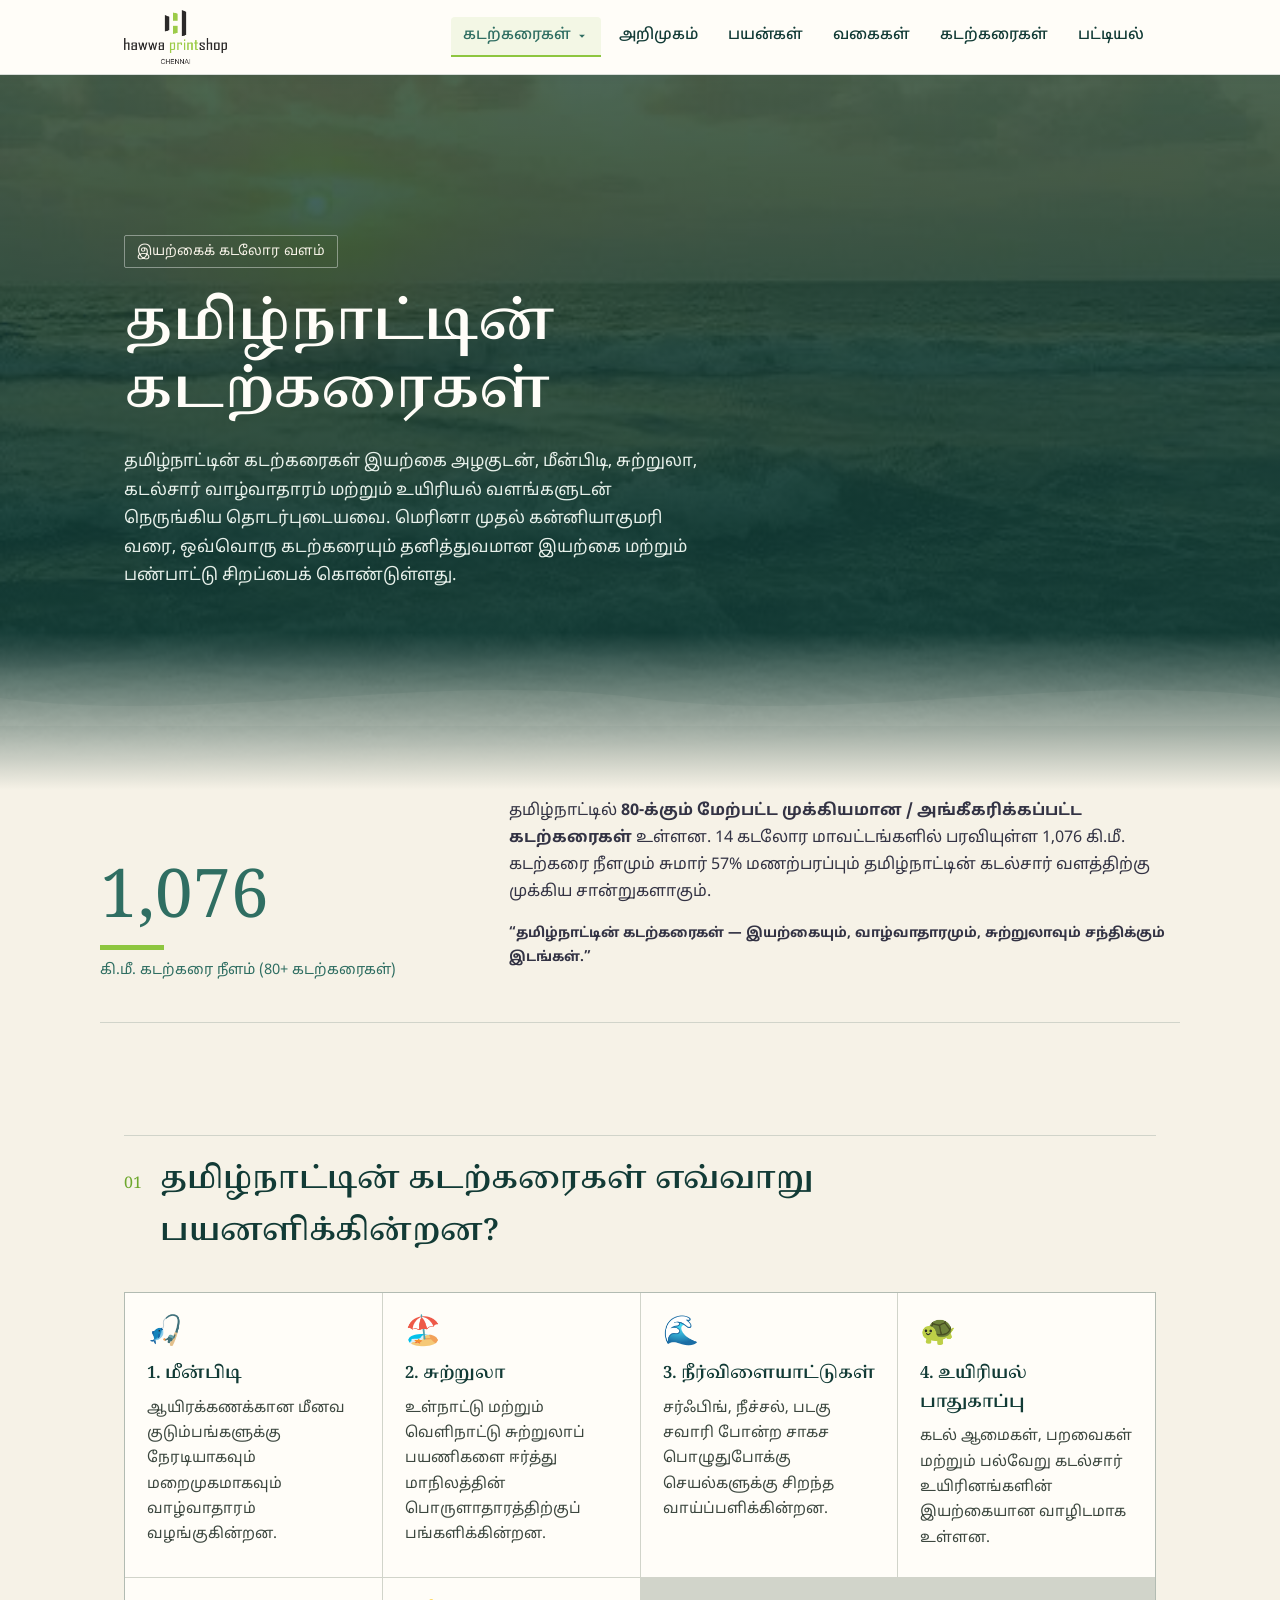
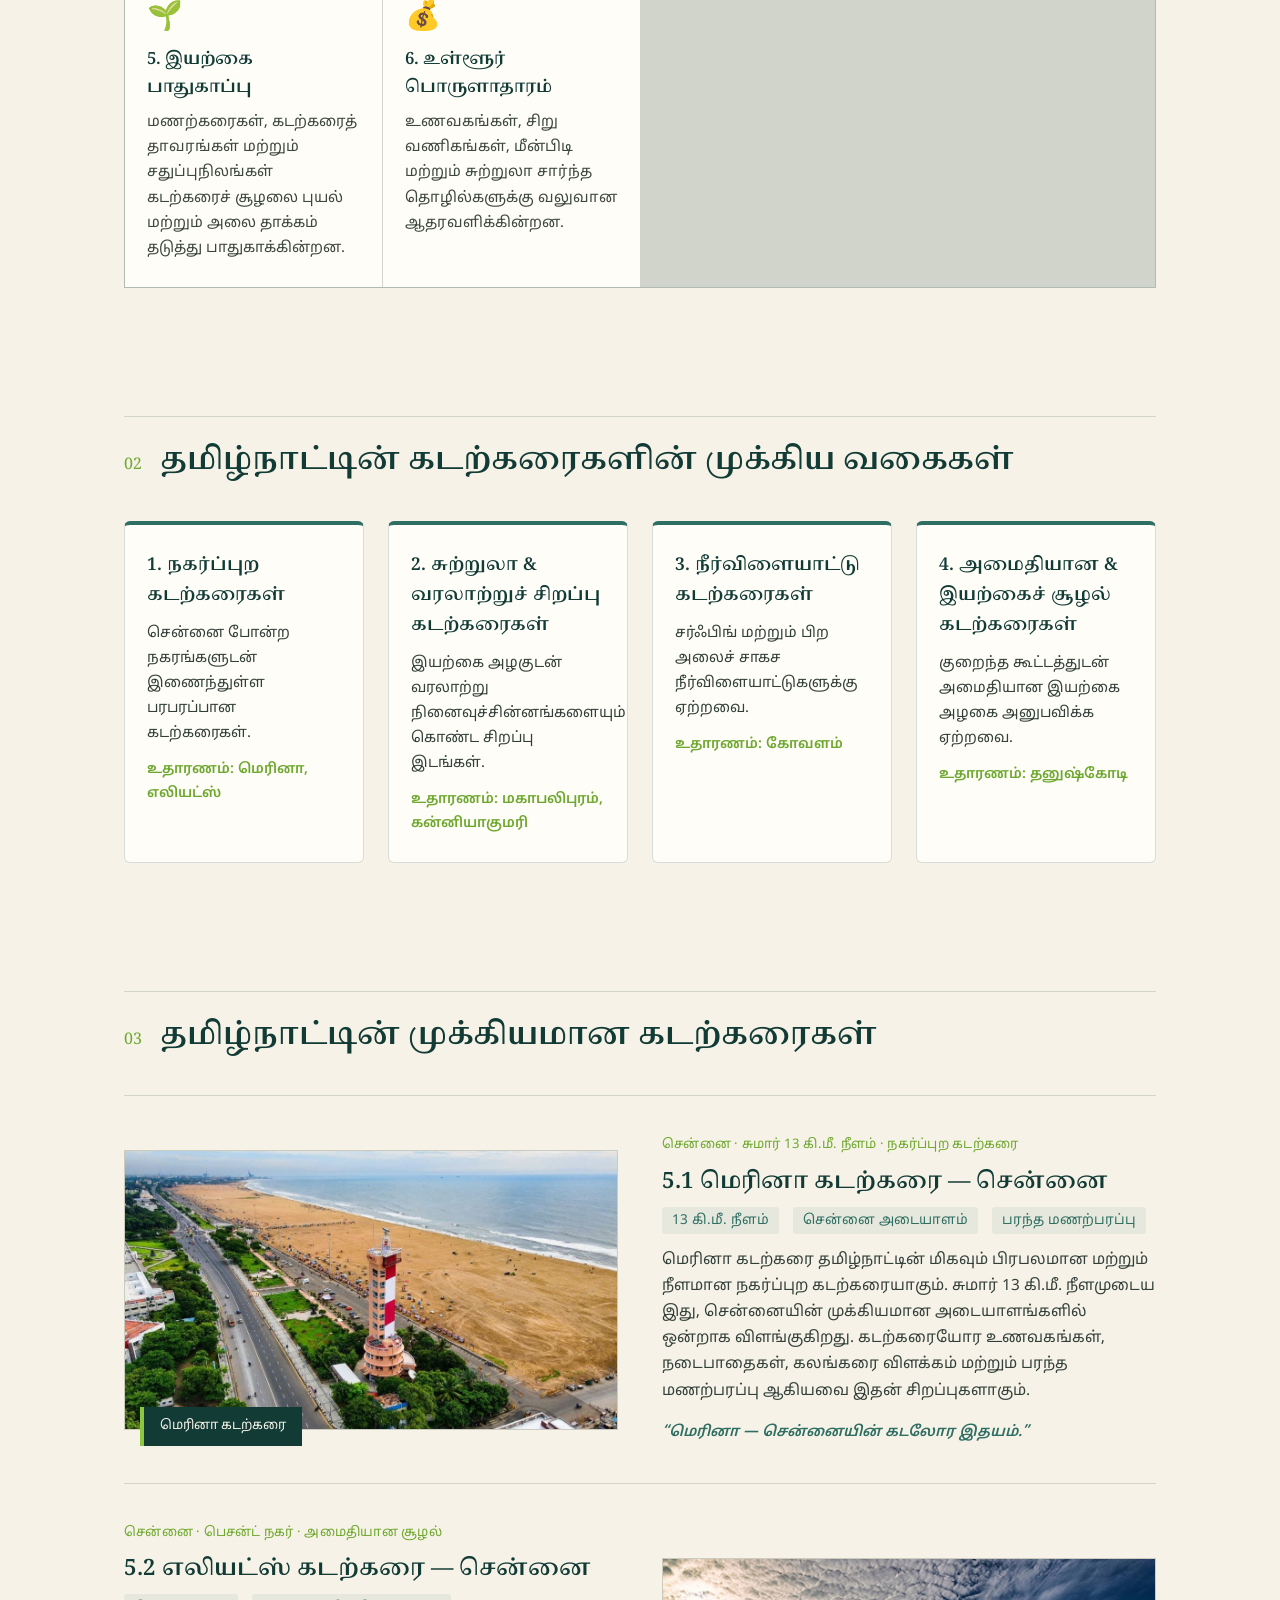
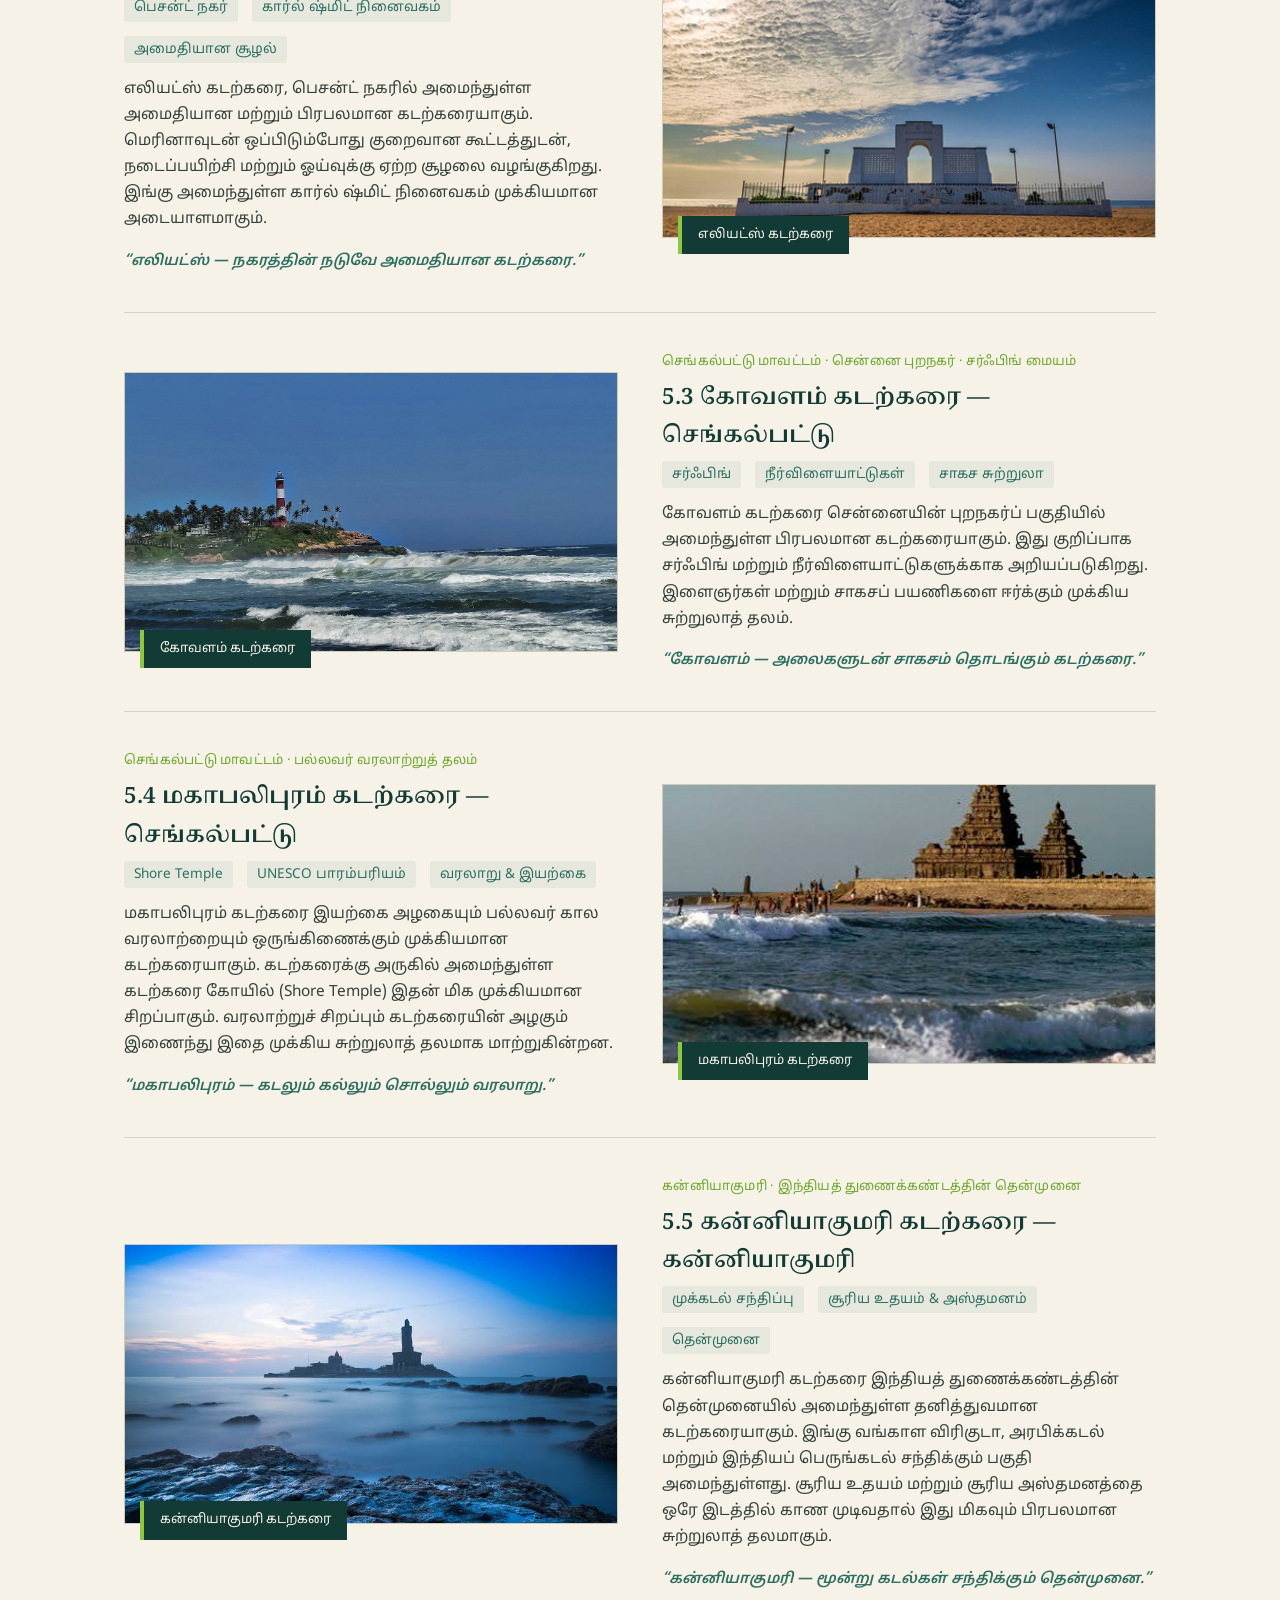
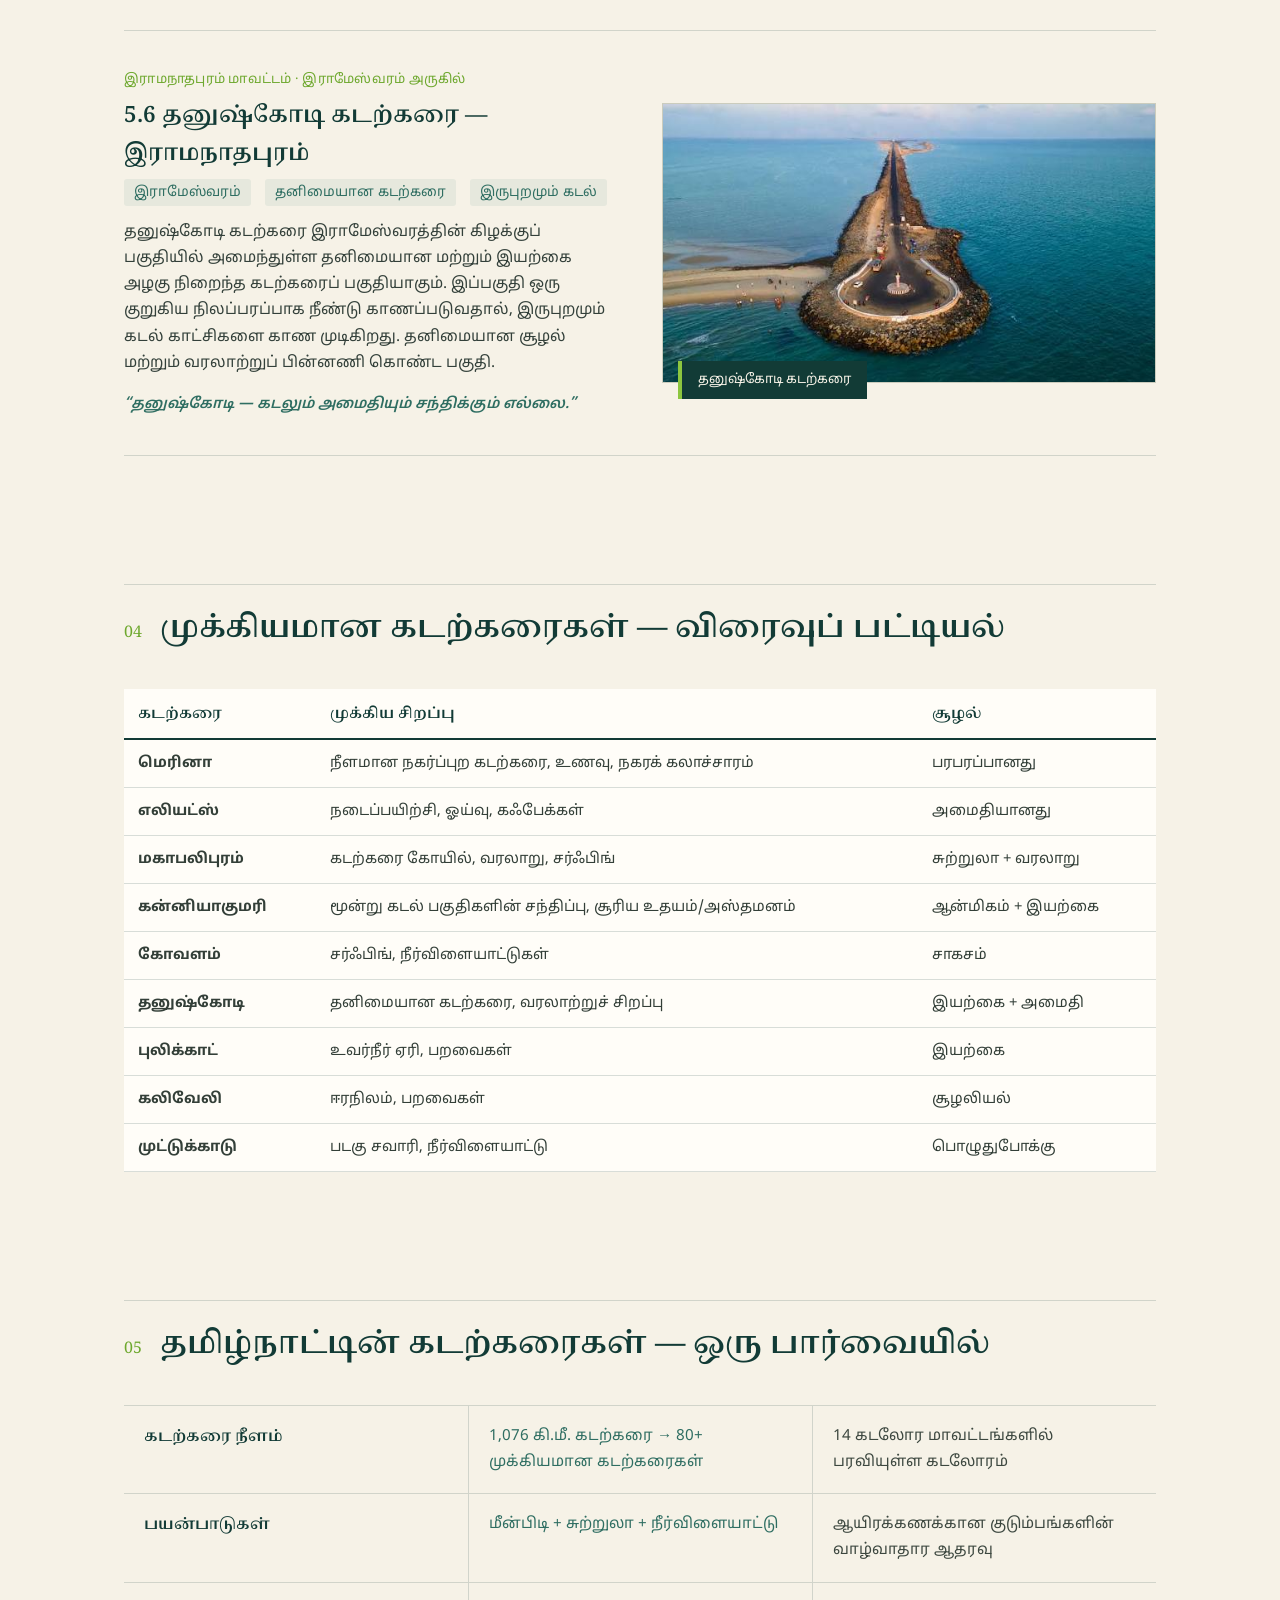
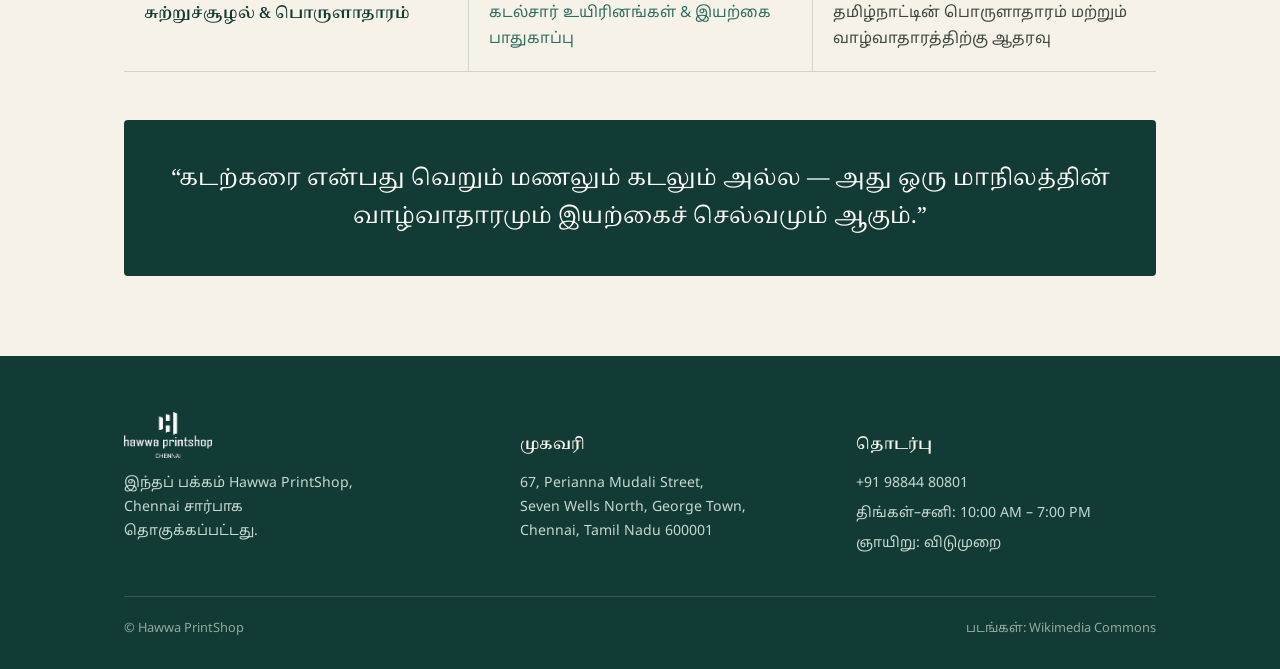
==== beach.html @ ee6d1ca2 "Add files via upload" ====
<!DOCTYPE html>
<html lang="ta">
<head>
<meta charset="UTF-8">
<meta name="viewport" content="width=device-width, initial-scale=1.0">
<title>தமிழ்நாட்டின் கடற்கரைகள் — Hawwa PrintShop</title>
<link rel="preconnect" href="https://fonts.googleapis.com">
<link rel="preconnect" href="https://fonts.gstatic.com" crossorigin>
<link href="https://fonts.googleapis.com/css2?family=Noto+Serif+Tamil:wght@500;600;700&family=Noto+Sans+Tamil:wght@400;500;600&display=swap" rel="stylesheet">
<style>
  :root{
    --ink:#20241f;
    --deep:#123b36;
    --teal:#2f6e62;
    --green:#8dc63f;
    --green-dark:#6ea82e;
    --sand:#f6f2e7;
    --sand-2:#efe8d8;
    --line: rgba(18,59,54,0.16);
    --white:#fffdf8;
  }
  *{box-sizing:border-box;}
  html{scroll-behavior:smooth;}
  body{
    margin:0;
    background:var(--sand);
    color:var(--ink);
    font-family:"Noto Sans Tamil","Noto Sans",sans-serif;
    line-height:1.7;
    font-size:16px;
  }
  h1,h2,h3,.serif{
    font-family:"Noto Serif Tamil","Noto Sans Tamil",serif;
    color:var(--deep);
    margin:0;
    font-weight:600;
  }
  p{margin:0 0 1em 0;}
  a{color:inherit;}
  img{max-width:100%;display:block;}
  .wrap{max-width:1080px;margin:0 auto;padding:0 24px;}

  /* ---- Header ---- */
  header{
    position:sticky;top:0;z-index:50;
    background:var(--white);
    border-bottom:1px solid var(--line);
    box-shadow:0 2px 10px rgba(18,59,54,0.05);
  }
  .header-inner{
    display:flex;align-items:center;justify-content:space-between;
    padding:10px 24px;max-width:1080px;margin:0 auto;
  }
  .brand{display:flex;align-items:center;gap:12px;}
  .brand img{height:54px;width:auto;}
  nav.nav-scroll{
    display:flex;
    align-items:center;
    gap:6px;
    overflow:visible;
  }
  nav a, .dropdown-toggle{
    text-decoration:none;
    color:var(--deep);
    font-size:.95rem;
    font-weight:500;
    padding:6px 12px;
    border-bottom:2px solid transparent;
    display:inline-flex;
    align-items:center;
    gap:4px;
    transition:all 0.2s ease;
    cursor:pointer;
  }
  nav a:hover, .dropdown-toggle:hover, nav a.active, .dropdown-toggle.active, .nav-dropdown:hover .dropdown-toggle{
    color:var(--teal);
    border-bottom-color:var(--green);
    background:rgba(141,198,63,0.1);
    border-radius:4px 4px 0 0;
  }

  /* ---- Dropdown Menu ---- */
  .nav-dropdown{
    position:relative;
    display:inline-block;
  }
  .dropdown-arrow{
    transition:transform 0.2s ease;
    fill:currentColor;
  }
  .nav-dropdown:hover .dropdown-arrow{
    transform:rotate(180deg);
  }
  .dropdown-menu{
    display:none;
    position:absolute;
    top:100%;
    left:0;
    min-width:180px;
    background:var(--white);
    border:1px solid var(--line);
    box-shadow:0 8px 24px rgba(18,59,54,0.14);
    border-radius:0 6px 6px 6px;
    padding:6px 0;
    z-index:100;
    margin-top:0;
  }
  .nav-dropdown::after{
    content:"";
    position:absolute;
    top:100%;
    left:0;
    width:100%;
    height:10px;
  }
  .nav-dropdown:hover .dropdown-menu{
    display:block;
    animation:navDropdownFade 0.2s ease-out;
  }
  .dropdown-menu a{
    display:block;
    padding:9px 16px;
    color:var(--deep);
    text-decoration:none;
    font-size:.9rem;
    border-bottom:none;
    border-radius:0;
    background:transparent;
    transition:background 0.15s ease, color 0.15s ease;
  }
  .dropdown-menu a:hover, .dropdown-menu a.active{
    background:var(--sand-2);
    color:var(--teal);
    border-bottom:none;
  }

  @keyframes navDropdownFade {
    from { opacity: 0; transform: translateY(6px); }
    to { opacity: 1; transform: translateY(0); }
  }

  /* ---- Hero ---- */
  .hero{
    position:relative;
    background:var(--deep);
    color:var(--white);
    overflow:hidden;
  }
  .hero-media{
    position:absolute;inset:0;
  }
  .hero-media img{
    width:100%;height:100%;object-fit:cover;opacity:.55;
  }
  .hero-media::after{
    content:"";position:absolute;inset:0;
    background:linear-gradient(180deg, rgba(18,59,54,.55) 0%, rgba(18,59,54,.88) 78%, var(--sand) 100%);
  }
  .hero-content{
    position:relative;padding:96px 24px 64px;max-width:1080px;margin:0 auto;
  }
  .eyebrow-tag{
    display:inline-block;font-size:.85rem;color:var(--sand);
    border:1px solid rgba(255,255,255,.4);padding:4px 12px;border-radius:2px;
    margin-bottom:22px;
  }
  .hero h1{
    color:var(--white);
    font-size:clamp(2.1rem, 5vw, 3.4rem);
    line-height:1.25;
    max-width:18ch;
  }
  .hero p.lede{
    margin-top:22px;max-width:58ch;color:#e7f0ea;font-size:1.05rem;
  }
  .wavecut{
    display:block;width:100%;height:56px;margin-top:-2px;
  }

  /* ---- Stat strip ---- */
  .stats{
    background:var(--sand);
    padding:8px 24px 48px;
  }
  .stat-row{
    max-width:1080px;margin:0 auto;
    display:grid;grid-template-columns: 1.1fr 2fr;
    gap:40px;align-items:end;
    border-bottom:1px solid var(--line);
    padding-bottom:40px;
  }
  .stat-num{
    font-family:"Noto Serif Tamil",serif;
    font-size:clamp(2.8rem,7vw,4.2rem);
    color:var(--teal);
    line-height:1;
    position:relative;
    display:inline-block;
  }
  .stat-num::after{
    content:"";display:block;width:64px;height:5px;background:var(--green);margin-top:14px;
  }
  .stat-note{color:var(--teal);font-size:.9rem;margin-top:8px;}
  .stat-text p{color:#334;}

  /* ---- Section shell ---- */
  section{padding:64px 0;}
  .section-head{
    display:flex;align-items:baseline;gap:18px;margin-bottom:34px;
    border-top:1px solid var(--line);padding-top:18px;
  }
  .section-head .idx{
    font-family:"Noto Serif Tamil",serif;color:var(--green-dark);font-size:1rem;
    white-space:nowrap;
  }
  .section-head h2{font-size:clamp(1.4rem,3vw,1.9rem);}

  /* ---- Benefit Grid ---- */
  .func-grid{
    display:grid;grid-template-columns:repeat(auto-fit,minmax(230px,1fr));
    gap:1px;background:var(--line);
    border:1px solid var(--line);
  }
  .func-card{
    background:var(--white);padding:26px 22px;
  }
  .func-card .ic{
    font-size:1.8rem;margin-bottom:12px;line-height:1;display:block;
  }
  .func-card h3{font-size:1.05rem;margin-bottom:8px;color:var(--deep);}
  .func-card p{font-size:.93rem;color:#3c473f;margin:0;}

  /* ---- Type Cards Grid ---- */
  .type-grid{
    display:grid;grid-template-columns:repeat(auto-fit,minmax(230px,1fr));
    gap:24px;
  }
  .type-card{
    background:var(--white);
    border:1px solid var(--line);
    border-radius:6px;
    padding:26px 22px;
    border-top:4px solid var(--teal);
  }
  .type-card h3{font-size:1.1rem;color:var(--deep);margin-bottom:10px;}
  .type-card p{font-size:.92rem;color:#33403a;margin-bottom:12px;}
  .type-card .type-eg{font-size:.88rem;color:var(--green-dark);font-weight:600;}

  /* ---- Flow / Chain ---- */
  .flow{
    display:flex;flex-direction:column;gap:0;
  }
  .flow-row{
    display:grid;grid-template-columns:repeat(3,1fr);
    border-top:1px solid var(--line);
  }
  .flow-row:last-child{border-bottom:1px solid var(--line);}
  .flow-cell{
    padding:18px 20px;font-size:.95rem;
    border-left:1px solid var(--line);
  }
  .flow-cell:first-child{border-left:none;font-family:"Noto Serif Tamil",serif;color:var(--deep);font-weight:600;}
  .flow-cell:nth-child(2){color:var(--teal);}
  .flow-cell:nth-child(3){color:#3c473f;}

  /* ---- Profiles ---- */
  .dam{
    display:grid;grid-template-columns: 1fr 1fr;gap:44px;
    align-items:center;
    padding:38px 0;
    border-top:1px solid var(--line);
  }
  .dam:last-child{border-bottom:1px solid var(--line);}
  .dam.rev .dam-media{order:2;}
  .dam-media{
    position:relative;
  }
  .dam-media img{
    width:100%;height:280px;object-fit:cover;
    border:1px solid var(--line);
    background:var(--sand-2);
  }
  .dam-plate{
    position:absolute;bottom:-16px;left:16px;
    background:var(--deep);color:var(--sand);
    padding:8px 16px;font-size:.82rem;
    border-left:4px solid var(--green);
  }
  .dam-body .tag{
    font-size:.82rem;color:var(--green-dark);letter-spacing:.02em;margin-bottom:6px;
  }
  .dam-body h3{font-size:1.4rem;margin-bottom:6px;}
  .dam-body .meta{
    display:flex;gap:14px;flex-wrap:wrap;
    font-size:.85rem;color:var(--teal);margin-bottom:14px;
  }
  .dam-body .meta span{
    background:rgba(47,110,98,0.08);
    padding:2px 10px;border-radius:3px;
  }
  .dam-body p{font-size:.96rem;color:#33403a;}
  .dam-quote{
    font-style:italic;
    color:var(--teal);
    font-weight:600;
    margin-top:10px;
    font-size:.92rem;
  }

  /* ---- Table ---- */
  table{
    width:100%;border-collapse:collapse;font-size:.92rem;
    background:var(--white);
  }
  thead th{
    text-align:left;font-family:"Noto Serif Tamil",serif;font-weight:600;
    color:var(--deep);border-bottom:2px solid var(--deep);
    padding:12px 14px;
  }
  tbody td{
    padding:11px 14px;border-bottom:1px solid var(--line);color:#333f38;
  }
  tbody tr:hover{background:var(--sand-2);}
  .table-note{font-size:.85rem;color:var(--teal);margin-top:14px;}

  /* ---- Quote Box ---- */
  .quote-box{
    background:var(--deep);color:var(--sand);
    padding:40px 32px;border-radius:4px;text-align:center;
    margin:48px 0 16px;
  }
  .quote-box p{
    font-family:"Noto Serif Tamil",serif;
    font-size:clamp(1.1rem, 2.5vw, 1.4rem);
    line-height:1.7;color:var(--white);margin:0;
  }

  /* ---- Footer ---- */
  footer{
    background:var(--deep);color:var(--sand);padding:56px 0 28px;
  }
  .foot-grid{
    display:grid;grid-template-columns:1.2fr 1fr 1fr;gap:36px;
    padding-bottom:34px;border-bottom:1px solid rgba(255,255,255,.15);
  }
  .foot-brand img{height:46px;margin-bottom:14px;filter:brightness(0) invert(1);}
  .foot-brand p{font-size:.88rem;color:#c9d8cf;max-width:32ch;}
  footer h4{
    font-family:"Noto Serif Tamil",serif;color:var(--sand);font-size:.95rem;
    margin-bottom:14px;font-weight:600;
  }
  footer p, footer address{font-size:.88rem;color:#c9d8cf;font-style:normal;margin:0 0 6px;}
  .foot-bottom{
    padding-top:22px;font-size:.8rem;color:#93a99c;
    display:flex;justify-content:space-between;flex-wrap:wrap;gap:8px;
  }

  @media (max-width:760px){
    .header-inner{flex-wrap:wrap;gap:12px;}
    .stat-row{grid-template-columns:1fr;}
    .dam, .dam.rev{grid-template-columns:1fr;}
    .dam.rev .dam-media{order:0;}
    .flow-row{grid-template-columns:1fr;}
    .flow-cell{border-left:none;border-top:1px solid var(--line);}
    .flow-cell:first-child{border-top:none;}
    .foot-grid{grid-template-columns:1fr;}
    nav.nav-scroll{width:100%;overflow-x:auto;padding-bottom:4px;}
  }
</style>
</head>
<body>

<header>
  <div class="header-inner">
    <div class="brand">
      <a href="index.html"><img src="assets/hawwa-logo.png" alt="Hawwa PrintShop"></a>
    </div>
    <nav class="nav-scroll">
      <div class="nav-dropdown">
        <a href="beach.html" class="dropdown-toggle active">
          கடற்கரைகள்
          <svg class="dropdown-arrow" viewBox="0 0 24 24" width="14" height="14"><path d="M7 10l5 5 5-5z"/></svg>
        </a>
        <div class="dropdown-menu">
          <a href="index.html">அணைகள் (Dams)</a>
          <a href="rivers.html">ஆறுகள் (Rivers)</a>
          <a href="falls.html">அருவிகள் (Waterfalls)</a>
          <a href="forests.html">காடுகள் (Forests)</a>
          <a href="mountains.html">மலைகள் (Mountains)</a>
          <a href="lakes.html">ஏரிகள் (Lakes)</a>
          <a href="beach.html" class="active">கடற்கரைகள் (Beaches)</a>
        </div>
      </div>
      <a href="#intro">அறிமுகம்</a>
      <a href="#benefits">பயன்கள்</a>
      <a href="#types">வகைகள்</a>
      <a href="#profiles">கடற்கரைகள்</a>
      <a href="#table">பட்டியல்</a>
    </nav>
  </div>
</header>

<section class="hero" id="intro">
  <div class="hero-media">
    <img src="assets/hero-beach.jpg" alt="தமிழ்நாட்டின் கடற்கரைகள்">
  </div>
  <div class="hero-content">
    <span class="eyebrow-tag">இயற்கைக் கடலோர வளம்</span>
    <h1>தமிழ்நாட்டின் கடற்கரைகள்</h1>
    <p class="lede">தமிழ்நாட்டின் கடற்கரைகள் இயற்கை அழகுடன், மீன்பிடி, சுற்றுலா, கடல்சார் வாழ்வாதாரம் மற்றும் உயிரியல் வளங்களுடன் நெருங்கிய தொடர்புடையவை. மெரினா முதல் கன்னியாகுமரி வரை, ஒவ்வொரு கடற்கரையும் தனித்துவமான இயற்கை மற்றும் பண்பாட்டு சிறப்பைக் கொண்டுள்ளது.</p>
  </div>
  <svg class="wavecut" viewBox="0 0 1200 60" preserveAspectRatio="none"><path d="M0,30 C 200,60 400,0 600,30 C 800,60 1000,0 1200,30 L1200,60 L0,60 Z" fill="#f6f2e7"></path></svg>
</section>

<div class="stats">
  <div class="stat-row">
    <div>
      <span class="stat-num">1,076</span>
      <div class="stat-note">கி.மீ. கடற்கரை நீளம் (80+ கடற்கரைகள்)</div>
    </div>
    <div class="stat-text">
      <p>தமிழ்நாட்டில் <strong>80-க்கும் மேற்பட்ட முக்கியமான / அங்கீகரிக்கப்பட்ட கடற்கரைகள்</strong> உள்ளன. 14 கடலோர மாவட்டங்களில் பரவியுள்ள 1,076 கி.மீ. கடற்கரை நீளமும் சுமார் 57% மணற்பரப்பும் தமிழ்நாட்டின் கடல்சார் வளத்திற்கு முக்கிய சான்றுகளாகும்.</p>
      <p class="table-note"><strong>“தமிழ்நாட்டின் கடற்கரைகள் — இயற்கையும், வாழ்வாதாரமும், சுற்றுலாவும் சந்திக்கும் இடங்கள்.”</strong></p>
    </div>
  </div>
</div>

<section id="benefits">
  <div class="wrap">
    <div class="section-head">
      <span class="idx">01</span>
      <h2>தமிழ்நாட்டின் கடற்கரைகள் எவ்வாறு பயனளிக்கின்றன?</h2>
    </div>
    <div class="func-grid">
      <div class="func-card">
        <span class="ic">🎣</span>
        <h3>1. மீன்பிடி</h3>
        <p>ஆயிரக்கணக்கான மீனவ குடும்பங்களுக்கு நேரடியாகவும் மறைமுகமாகவும் வாழ்வாதாரம் வழங்குகின்றன.</p>
      </div>
      <div class="func-card">
        <span class="ic">🏖️</span>
        <h3>2. சுற்றுலா</h3>
        <p>உள்நாட்டு மற்றும் வெளிநாட்டு சுற்றுலாப் பயணிகளை ஈர்த்து மாநிலத்தின் பொருளாதாரத்திற்குப் பங்களிக்கின்றன.</p>
      </div>
      <div class="func-card">
        <span class="ic">🌊</span>
        <h3>3. நீர்விளையாட்டுகள்</h3>
        <p>சர்ஃபிங், நீச்சல், படகு சவாரி போன்ற சாகச பொழுதுபோக்கு செயல்களுக்கு சிறந்த வாய்ப்பளிக்கின்றன.</p>
      </div>
      <div class="func-card">
        <span class="ic">🐢</span>
        <h3>4. உயிரியல் பாதுகாப்பு</h3>
        <p>கடல் ஆமைகள், பறவைகள் மற்றும் பல்வேறு கடல்சார் உயிரினங்களின் இயற்கையான வாழிடமாக உள்ளன.</p>
      </div>
      <div class="func-card">
        <span class="ic">🌱</span>
        <h3>5. இயற்கை பாதுகாப்பு</h3>
        <p>மணற்கரைகள், கடற்கரைத் தாவரங்கள் மற்றும் சதுப்புநிலங்கள் கடற்கரைச் சூழலை புயல் மற்றும் அலை தாக்கம் தடுத்து பாதுகாக்கின்றன.</p>
      </div>
      <div class="func-card">
        <span class="ic">💰</span>
        <h3>6. உள்ளூர் பொருளாதாரம்</h3>
        <p>உணவகங்கள், சிறு வணிகங்கள், மீன்பிடி மற்றும் சுற்றுலா சார்ந்த தொழில்களுக்கு வலுவான ஆதரவளிக்கின்றன.</p>
      </div>
    </div>
  </div>
</section>

<section id="types">
  <div class="wrap">
    <div class="section-head">
      <span class="idx">02</span>
      <h2>தமிழ்நாட்டின் கடற்கரைகளின் முக்கிய வகைகள்</h2>
    </div>
    <div class="type-grid">
      <div class="type-card">
        <h3>1. நகர்ப்புற கடற்கரைகள்</h3>
        <p>சென்னை போன்ற நகரங்களுடன் இணைந்துள்ள பரபரப்பான கடற்கரைகள்.</p>
        <div class="type-eg">உதாரணம்: மெரினா, எலியட்ஸ்</div>
      </div>

      <div class="type-card">
        <h3>2. சுற்றுலா &amp; வரலாற்றுச் சிறப்பு கடற்கரைகள்</h3>
        <p>இயற்கை அழகுடன் வரலாற்று நினைவுச்சின்னங்களையும் கொண்ட சிறப்பு இடங்கள்.</p>
        <div class="type-eg">உதாரணம்: மகாபலிபுரம், கன்னியாகுமரி</div>
      </div>

      <div class="type-card">
        <h3>3. நீர்விளையாட்டு கடற்கரைகள்</h3>
        <p>சர்ஃபிங் மற்றும் பிற அலைச் சாகச நீர்விளையாட்டுகளுக்கு ஏற்றவை.</p>
        <div class="type-eg">உதாரணம்: கோவளம்</div>
      </div>

      <div class="type-card">
        <h3>4. அமைதியான &amp; இயற்கைச் சூழல் கடற்கரைகள்</h3>
        <p>குறைந்த கூட்டத்துடன் அமைதியான இயற்கை அழகை அனுபவிக்க ஏற்றவை.</p>
        <div class="type-eg">உதாரணம்: தனுஷ்கோடி</div>
      </div>
    </div>
  </div>
</section>

<section id="profiles">
  <div class="wrap">
    <div class="section-head">
      <span class="idx">03</span>
      <h2>தமிழ்நாட்டின் முக்கியமான கடற்கரைகள்</h2>
    </div>

    <!-- 5.1 மெரினா கடற்கரை -->
    <div class="dam">
      <div class="dam-media">
        <img src="assets/beach-marina.jpg" alt="மெரினா கடற்கரை — சென்னை">
        <div class="dam-plate">மெரினா கடற்கரை</div>
      </div>
      <div class="dam-body">
        <div class="tag">சென்னை · சுமார் 13 கி.மீ. நீளம் · நகர்ப்புற கடற்கரை</div>
        <h3>5.1 மெரினா கடற்கரை — சென்னை</h3>
        <div class="meta"><span>13 கி.மீ. நீளம்</span><span>சென்னை அடையாளம்</span><span>பரந்த மணற்பரப்பு</span></div>
        <p>மெரினா கடற்கரை தமிழ்நாட்டின் மிகவும் பிரபலமான மற்றும் நீளமான நகர்ப்புற கடற்கரையாகும். சுமார் 13 கி.மீ. நீளமுடைய இது, சென்னையின் முக்கியமான அடையாளங்களில் ஒன்றாக விளங்குகிறது. கடற்கரையோர உணவகங்கள், நடைபாதைகள், கலங்கரை விளக்கம் மற்றும் பரந்த மணற்பரப்பு ஆகியவை இதன் சிறப்புகளாகும்.</p>
        <div class="dam-quote">“மெரினா — சென்னையின் கடலோர இதயம்.”</div>
      </div>
    </div>

    <!-- 5.2 எலியட்ஸ் கடற்கரை -->
    <div class="dam rev">
      <div class="dam-media">
        <img src="assets/beach-elliots.jpg" alt="எலியட்ஸ் கடற்கரை — சென்னை">
        <div class="dam-plate">எலியட்ஸ் கடற்கரை</div>
      </div>
      <div class="dam-body">
        <div class="tag">சென்னை · பெசன்ட் நகர் · அமைதியான சூழல்</div>
        <h3>5.2 எலியட்ஸ் கடற்கரை — சென்னை</h3>
        <div class="meta"><span>பெசன்ட் நகர்</span><span>கார்ல் ஷ்மிட் நினைவகம்</span><span>அமைதியான சூழல்</span></div>
        <p>எலியட்ஸ் கடற்கரை, பெசன்ட் நகரில் அமைந்துள்ள அமைதியான மற்றும் பிரபலமான கடற்கரையாகும். மெரினாவுடன் ஒப்பிடும்போது குறைவான கூட்டத்துடன், நடைப்பயிற்சி மற்றும் ஓய்வுக்கு ஏற்ற சூழலை வழங்குகிறது. இங்கு அமைந்துள்ள கார்ல் ஷ்மிட் நினைவகம் முக்கியமான அடையாளமாகும்.</p>
        <div class="dam-quote">“எலியட்ஸ் — நகரத்தின் நடுவே அமைதியான கடற்கரை.”</div>
      </div>
    </div>

    <!-- 5.3 கோவளம் கடற்கரை -->
    <div class="dam">
      <div class="dam-media">
        <img src="assets/beach-kovalam.jpg" alt="கோவளம் கடற்கரை — செங்கல்பட்டு">
        <div class="dam-plate">கோவளம் கடற்கரை</div>
      </div>
      <div class="dam-body">
        <div class="tag">செங்கல்பட்டு மாவட்டம் · சென்னை புறநகர் · சர்ஃபிங் மையம்</div>
        <h3>5.3 கோவளம் கடற்கரை — செங்கல்பட்டு</h3>
        <div class="meta"><span>சர்ஃபிங்</span><span>நீர்விளையாட்டுகள்</span><span>சாகச சுற்றுலா</span></div>
        <p>கோவளம் கடற்கரை சென்னையின் புறநகர்ப் பகுதியில் அமைந்துள்ள பிரபலமான கடற்கரையாகும். இது குறிப்பாக சர்ஃபிங் மற்றும் நீர்விளையாட்டுகளுக்காக அறியப்படுகிறது. இளைஞர்கள் மற்றும் சாகசப் பயணிகளை ஈர்க்கும் முக்கிய சுற்றுலாத் தலம்.</p>
        <div class="dam-quote">“கோவளம் — அலைகளுடன் சாகசம் தொடங்கும் கடற்கரை.”</div>
      </div>
    </div>

    <!-- 5.4 மகாபலிபுரம் கடற்கரை -->
    <div class="dam rev">
      <div class="dam-media">
        <img src="assets/beach-mahabalipuram.jpg" alt="மகாபலிபுரம் கடற்கரை — செங்கல்பட்டு">
        <div class="dam-plate">மகாபலிபுரம் கடற்கரை</div>
      </div>
      <div class="dam-body">
        <div class="tag">செங்கல்பட்டு மாவட்டம் · பல்லவர் வரலாற்றுத் தலம்</div>
        <h3>5.4 மகாபலிபுரம் கடற்கரை — செங்கல்பட்டு</h3>
        <div class="meta"><span>Shore Temple</span><span>UNESCO பாரம்பரியம்</span><span>வரலாறு & இயற்கை</span></div>
        <p>மகாபலிபுரம் கடற்கரை இயற்கை அழகையும் பல்லவர் கால வரலாற்றையும் ஒருங்கிணைக்கும் முக்கியமான கடற்கரையாகும். கடற்கரைக்கு அருகில் அமைந்துள்ள கடற்கரை கோயில் (Shore Temple) இதன் மிக முக்கியமான சிறப்பாகும். வரலாற்றுச் சிறப்பும் கடற்கரையின் அழகும் இணைந்து இதை முக்கிய சுற்றுலாத் தலமாக மாற்றுகின்றன.</p>
        <div class="dam-quote">“மகாபலிபுரம் — கடலும் கல்லும் சொல்லும் வரலாறு.”</div>
      </div>
    </div>

    <!-- 5.5 கன்னியாகுமரி கடற்கரை -->
    <div class="dam">
      <div class="dam-media">
        <img src="assets/beach-kanyakumari.jpg" alt="கன்னியாகுமரி கடற்கரை — கன்னியாகுமரி">
        <div class="dam-plate">கன்னியாகுமரி கடற்கரை</div>
      </div>
      <div class="dam-body">
        <div class="tag">கன்னியாகுமரி · இந்தியத் துணைக்கண்டத்தின் தென்முனை</div>
        <h3>5.5 கன்னியாகுமரி கடற்கரை — கன்னியாகுமரி</h3>
        <div class="meta"><span>முக்கடல் சந்திப்பு</span><span>சூரிய உதயம் & அஸ்தமனம்</span><span>தென்முனை</span></div>
        <p>கன்னியாகுமரி கடற்கரை இந்தியத் துணைக்கண்டத்தின் தென்முனையில் அமைந்துள்ள தனித்துவமான கடற்கரையாகும். இங்கு வங்காள விரிகுடா, அரபிக்கடல் மற்றும் இந்தியப் பெருங்கடல் சந்திக்கும் பகுதி அமைந்துள்ளது. சூரிய உதயம் மற்றும் சூரிய அஸ்தமனத்தை ஒரே இடத்தில் காண முடிவதால் இது மிகவும் பிரபலமான சுற்றுலாத் தலமாகும்.</p>
        <div class="dam-quote">“கன்னியாகுமரி — மூன்று கடல்கள் சந்திக்கும் தென்முனை.”</div>
      </div>
    </div>

    <!-- 5.6 தனுஷ்கோடி கடற்கரை -->
    <div class="dam rev">
      <div class="dam-media">
        <img src="assets/beach-dhanushkodi.jpg" alt="தனுஷ்கோடி கடற்கரை — இராமநாதபுரம்">
        <div class="dam-plate">தனுஷ்கோடி கடற்கரை</div>
      </div>
      <div class="dam-body">
        <div class="tag">இராமநாதபுரம் மாவட்டம் · இராமேஸ்வரம் அருகில்</div>
        <h3>5.6 தனுஷ்கோடி கடற்கரை — இராமநாதபுரம்</h3>
        <div class="meta"><span>இராமேஸ்வரம்</span><span>தனிமையான கடற்கரை</span><span>இருபுறமும் கடல்</span></div>
        <p>தனுஷ்கோடி கடற்கரை இராமேஸ்வரத்தின் கிழக்குப் பகுதியில் அமைந்துள்ள தனிமையான மற்றும் இயற்கை அழகு நிறைந்த கடற்கரைப் பகுதியாகும். இப்பகுதி ஒரு குறுகிய நிலப்பரப்பாக நீண்டு காணப்படுவதால், இருபுறமும் கடல் காட்சிகளை காண முடிகிறது. தனிமையான சூழல் மற்றும் வரலாற்றுப் பின்னணி கொண்ட பகுதி.</p>
        <div class="dam-quote">“தனுஷ்கோடி — கடலும் அமைதியும் சந்திக்கும் எல்லை.”</div>
      </div>
    </div>

  </div>
</section>

<section id="table">
  <div class="wrap">
    <div class="section-head">
      <span class="idx">04</span>
      <h2>முக்கியமான கடற்கரைகள் — விரைவுப் பட்டியல்</h2>
    </div>
    <div style="overflow-x:auto;">
    <table>
      <thead>
        <tr><th>கடற்கரை</th><th>முக்கிய சிறப்பு</th><th>சூழல்</th></tr>
      </thead>
      <tbody>
        <tr><td><strong>மெரினா</strong></td><td>நீளமான நகர்ப்புற கடற்கரை, உணவு, நகரக் கலாச்சாரம்</td><td>பரபரப்பானது</td></tr>
        <tr><td><strong>எலியட்ஸ்</strong></td><td>நடைப்பயிற்சி, ஓய்வு, கஃபேக்கள்</td><td>அமைதியானது</td></tr>
        <tr><td><strong>மகாபலிபுரம்</strong></td><td>கடற்கரை கோயில், வரலாறு, சர்ஃபிங்</td><td>சுற்றுலா + வரலாறு</td></tr>
        <tr><td><strong>கன்னியாகுமரி</strong></td><td>மூன்று கடல் பகுதிகளின் சந்திப்பு, சூரிய உதயம்/அஸ்தமனம்</td><td>ஆன்மிகம் + இயற்கை</td></tr>
        <tr><td><strong>கோவளம்</strong></td><td>சர்ஃபிங், நீர்விளையாட்டுகள்</td><td>சாகசம்</td></tr>
        <tr><td><strong>தனுஷ்கோடி</strong></td><td>தனிமையான கடற்கரை, வரலாற்றுச் சிறப்பு</td><td>இயற்கை + அமைதி</td></tr>
        <tr><td><strong>புலிக்காட்</strong></td><td>உவர்நீர் ஏரி, பறவைகள்</td><td>இயற்கை</td></tr>
        <tr><td><strong>கலிவேலி</strong></td><td>ஈரநிலம், பறவைகள்</td><td>சூழலியல்</td></tr>
        <tr><td><strong>முட்டுக்காடு</strong></td><td>படகு சவாரி, நீர்விளையாட்டு</td><td>பொழுதுபோக்கு</td></tr>
      </tbody>
    </table>
    </div>
  </div>
</section>

<section id="flow">
  <div class="wrap">
    <div class="section-head">
      <span class="idx">05</span>
      <h2>தமிழ்நாட்டின் கடற்கரைகள் — ஒரு பார்வையில்</h2>
    </div>

    <div class="flow">
      <div class="flow-row">
        <div class="flow-cell">கடற்கரை நீளம்</div>
        <div class="flow-cell">1,076 கி.மீ. கடற்கரை → 80+ முக்கியமான கடற்கரைகள்</div>
        <div class="flow-cell">14 கடலோர மாவட்டங்களில் பரவியுள்ள கடலோரம்</div>
      </div>
      <div class="flow-row">
        <div class="flow-cell">பயன்பாடுகள்</div>
        <div class="flow-cell">மீன்பிடி + சுற்றுலா + நீர்விளையாட்டு</div>
        <div class="flow-cell">ஆயிரக்கணக்கான குடும்பங்களின் வாழ்வாதார ஆதரவு</div>
      </div>
      <div class="flow-row">
        <div class="flow-cell">சுற்றுச்சூழல் &amp; பொருளாதாரம்</div>
        <div class="flow-cell">கடல்சார் உயிரினங்கள் &amp; இயற்கை பாதுகாப்பு</div>
        <div class="flow-cell">தமிழ்நாட்டின் பொருளாதாரம் மற்றும் வாழ்வாதாரத்திற்கு ஆதரவு</div>
      </div>
    </div>

    <div class="quote-box">
      <p>“கடற்கரை என்பது வெறும் மணலும் கடலும் அல்ல — அது ஒரு மாநிலத்தின் வாழ்வாதாரமும் இயற்கைச் செல்வமும் ஆகும்.”</p>
    </div>
  </div>
</section>

<footer>
  <div class="wrap">
    <div class="foot-grid">
      <div class="foot-brand">
        <img src="assets/hawwa-logo.png" alt="Hawwa PrintShop">
        <p>இந்தப் பக்கம் Hawwa PrintShop, Chennai சார்பாக தொகுக்கப்பட்டது.</p>
      </div>
      <div>
        <h4>முகவரி</h4>
        <address>67, Perianna Mudali Street,<br>Seven Wells North, George Town,<br>Chennai, Tamil Nadu 600001</address>
      </div>
      <div>
        <h4>தொடர்பு</h4>
        <p>+91 98844 80801</p>
        <p>திங்கள்–சனி: 10:00 AM – 7:00 PM</p>
        <p>ஞாயிறு: விடுமுறை</p>
      </div>
    </div>
    <div class="foot-bottom">
      <span>© Hawwa PrintShop</span>
      <span>படங்கள்: Wikimedia Commons</span>
    </div>
  </div>
</footer>

</body>
</html>
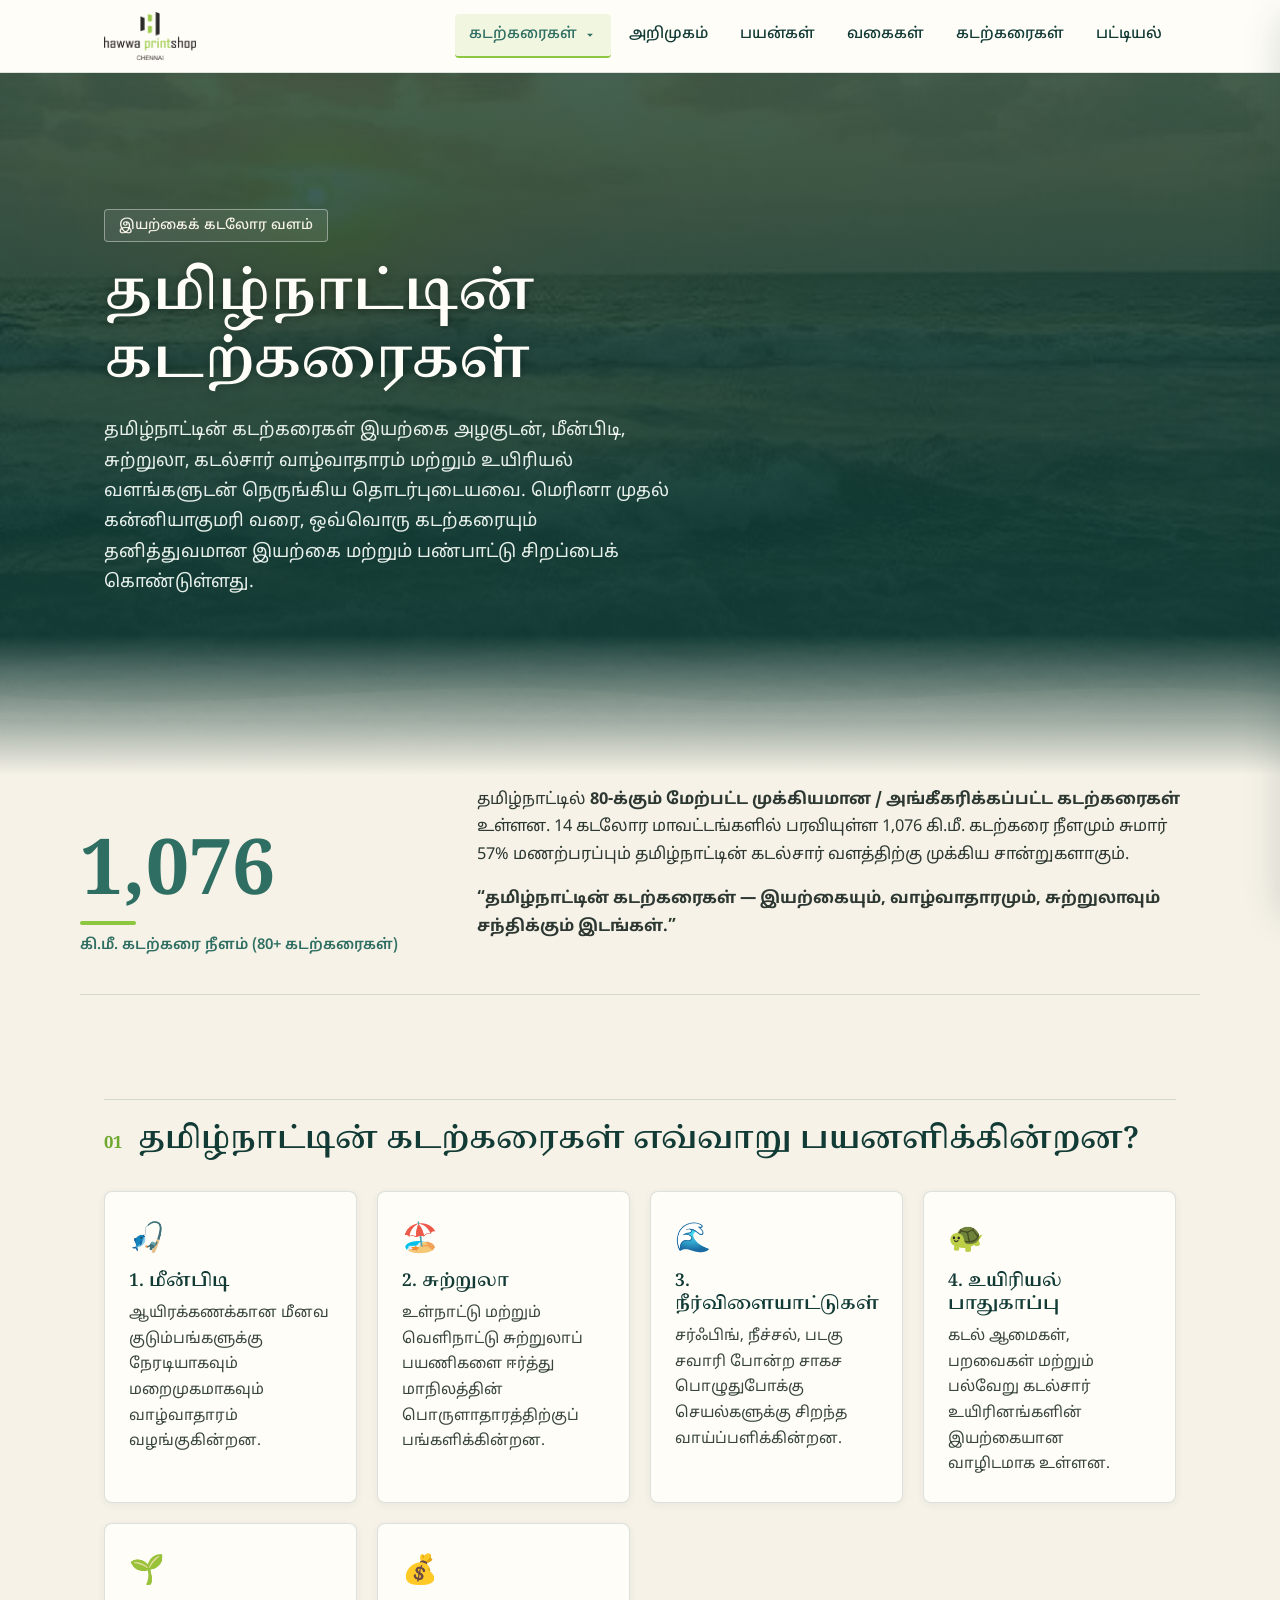
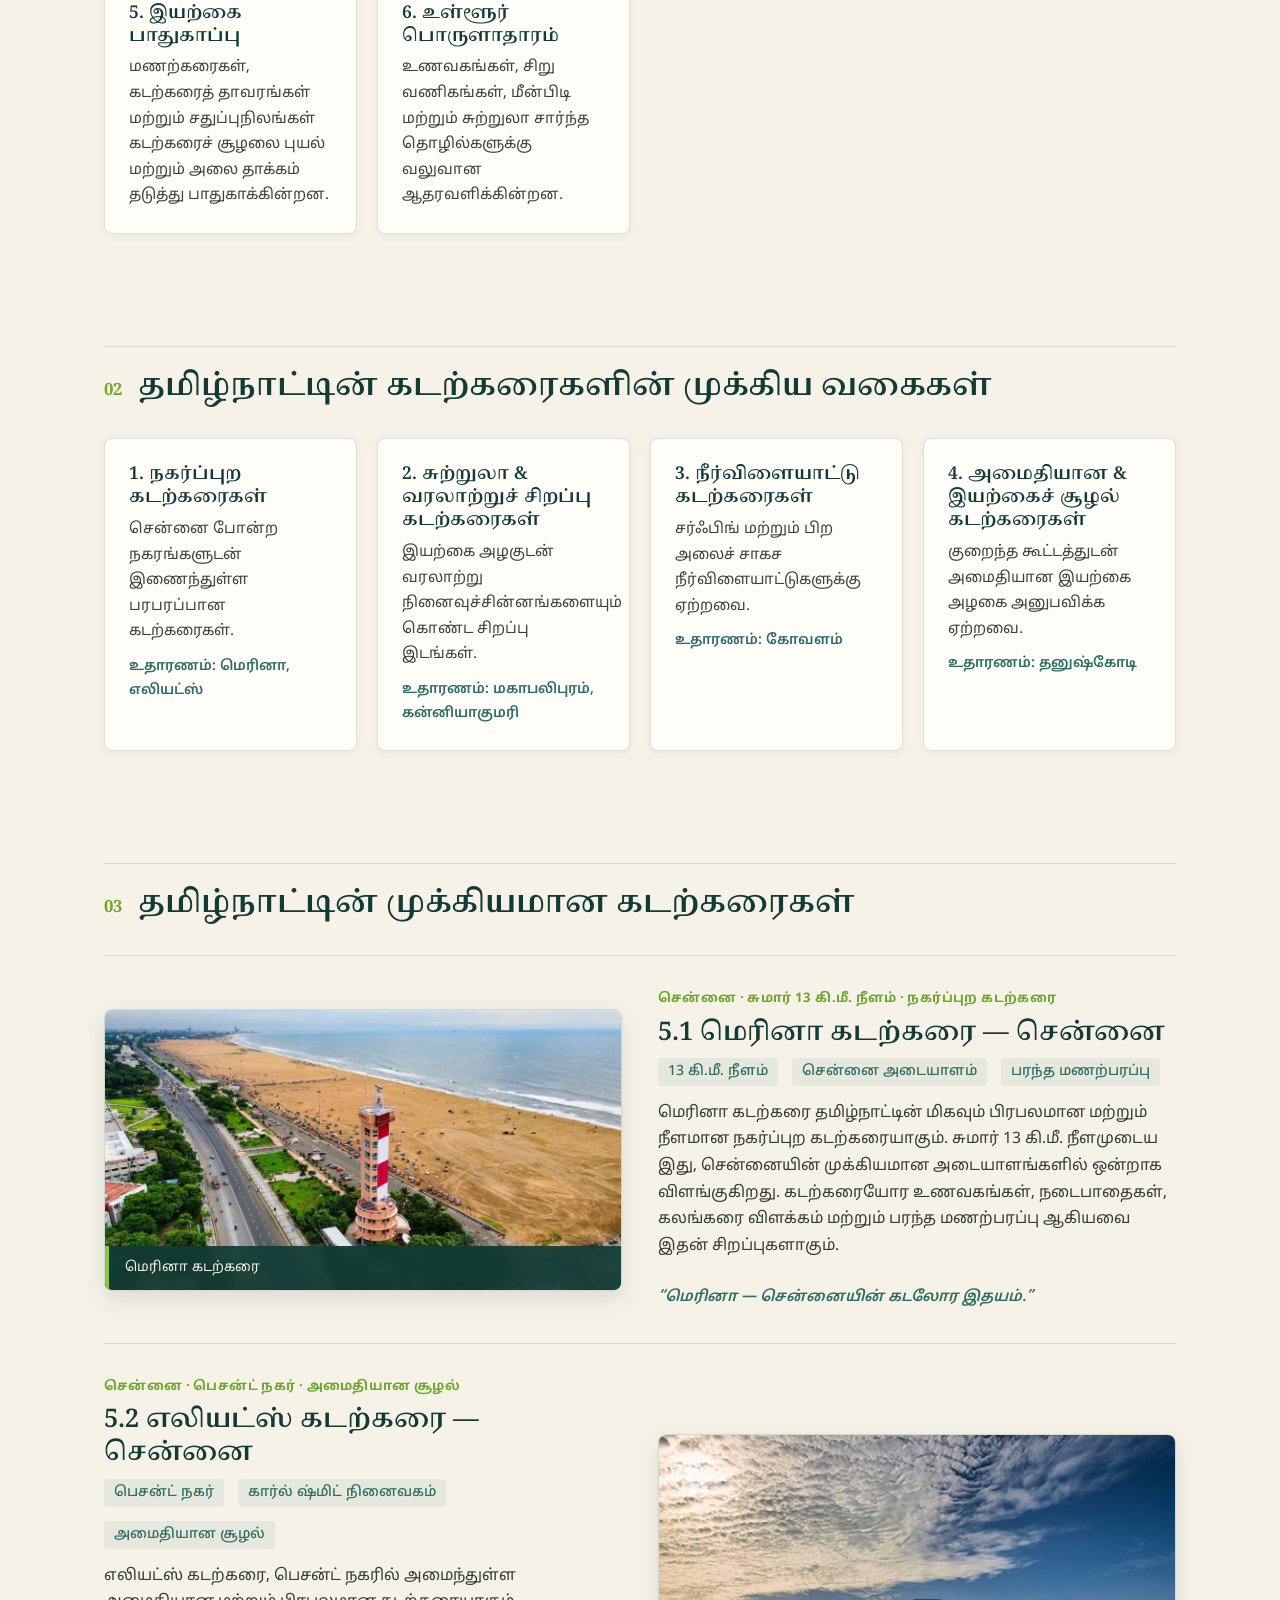
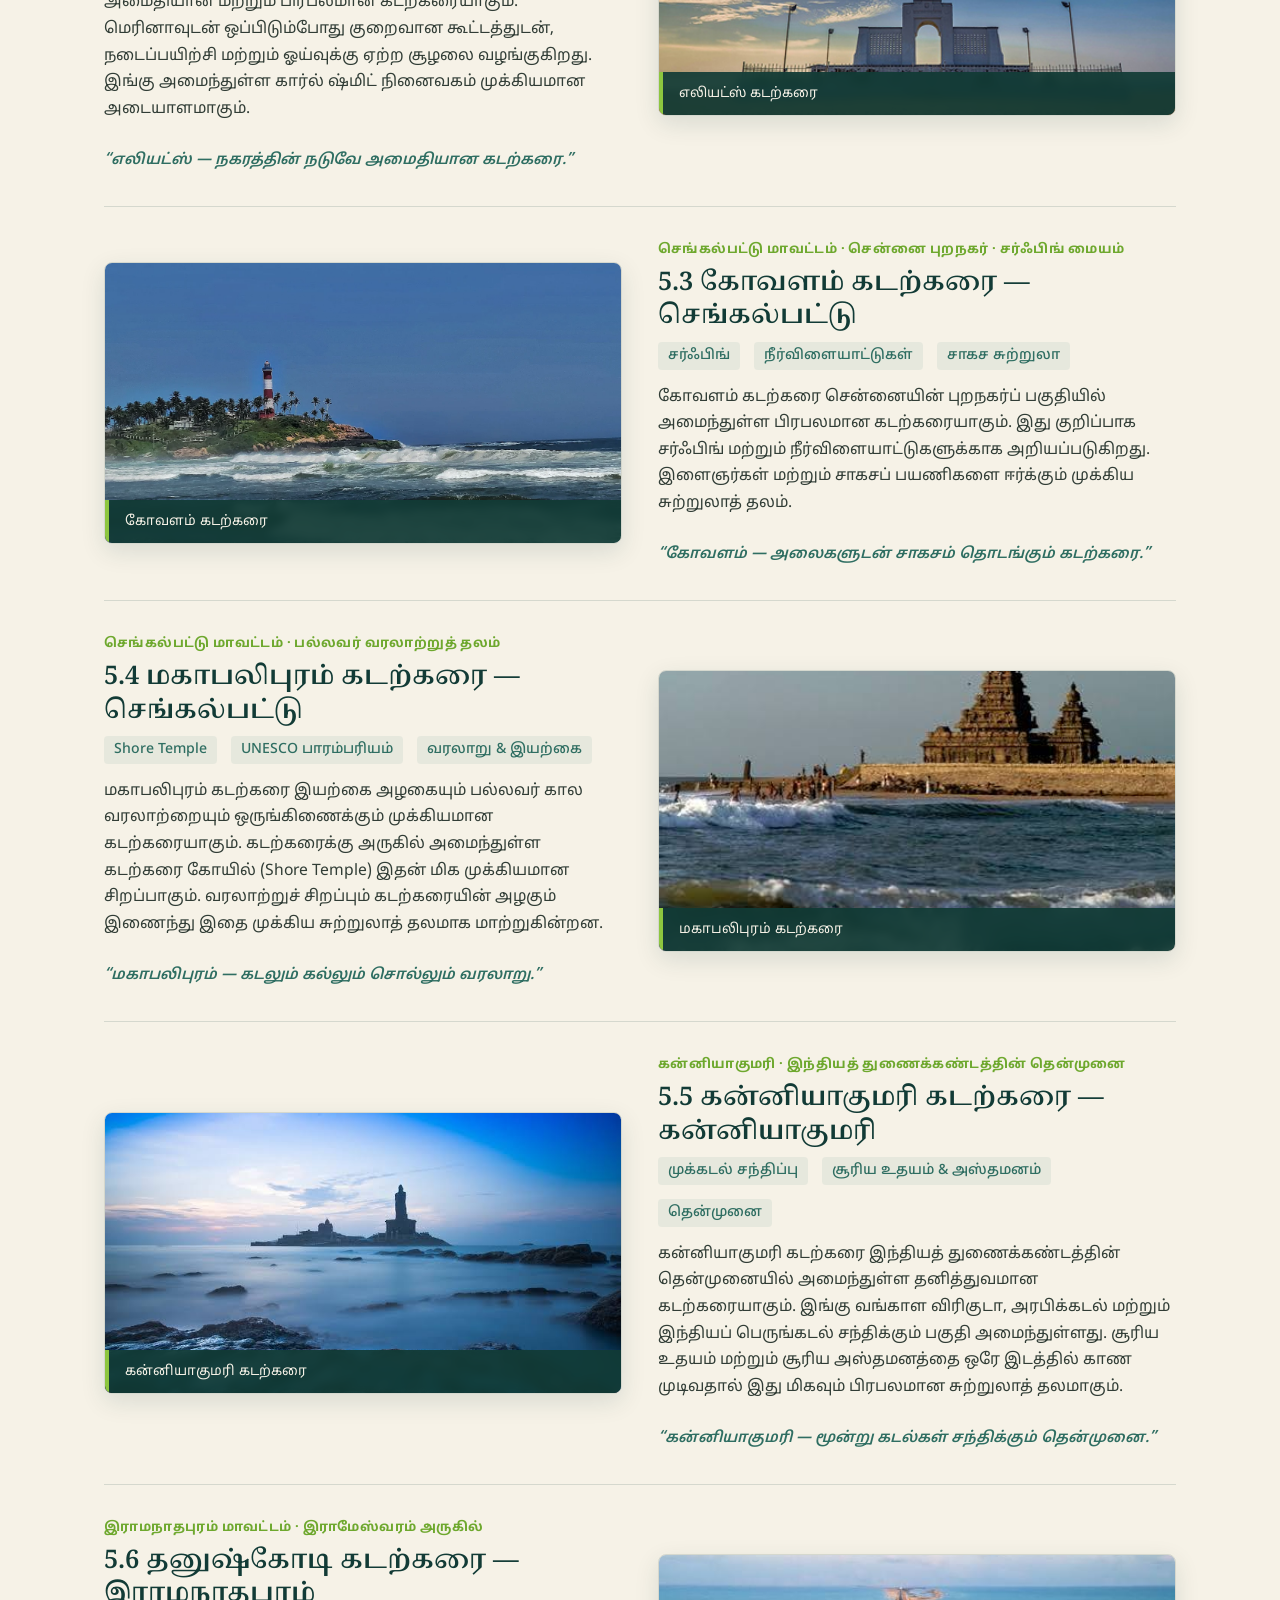
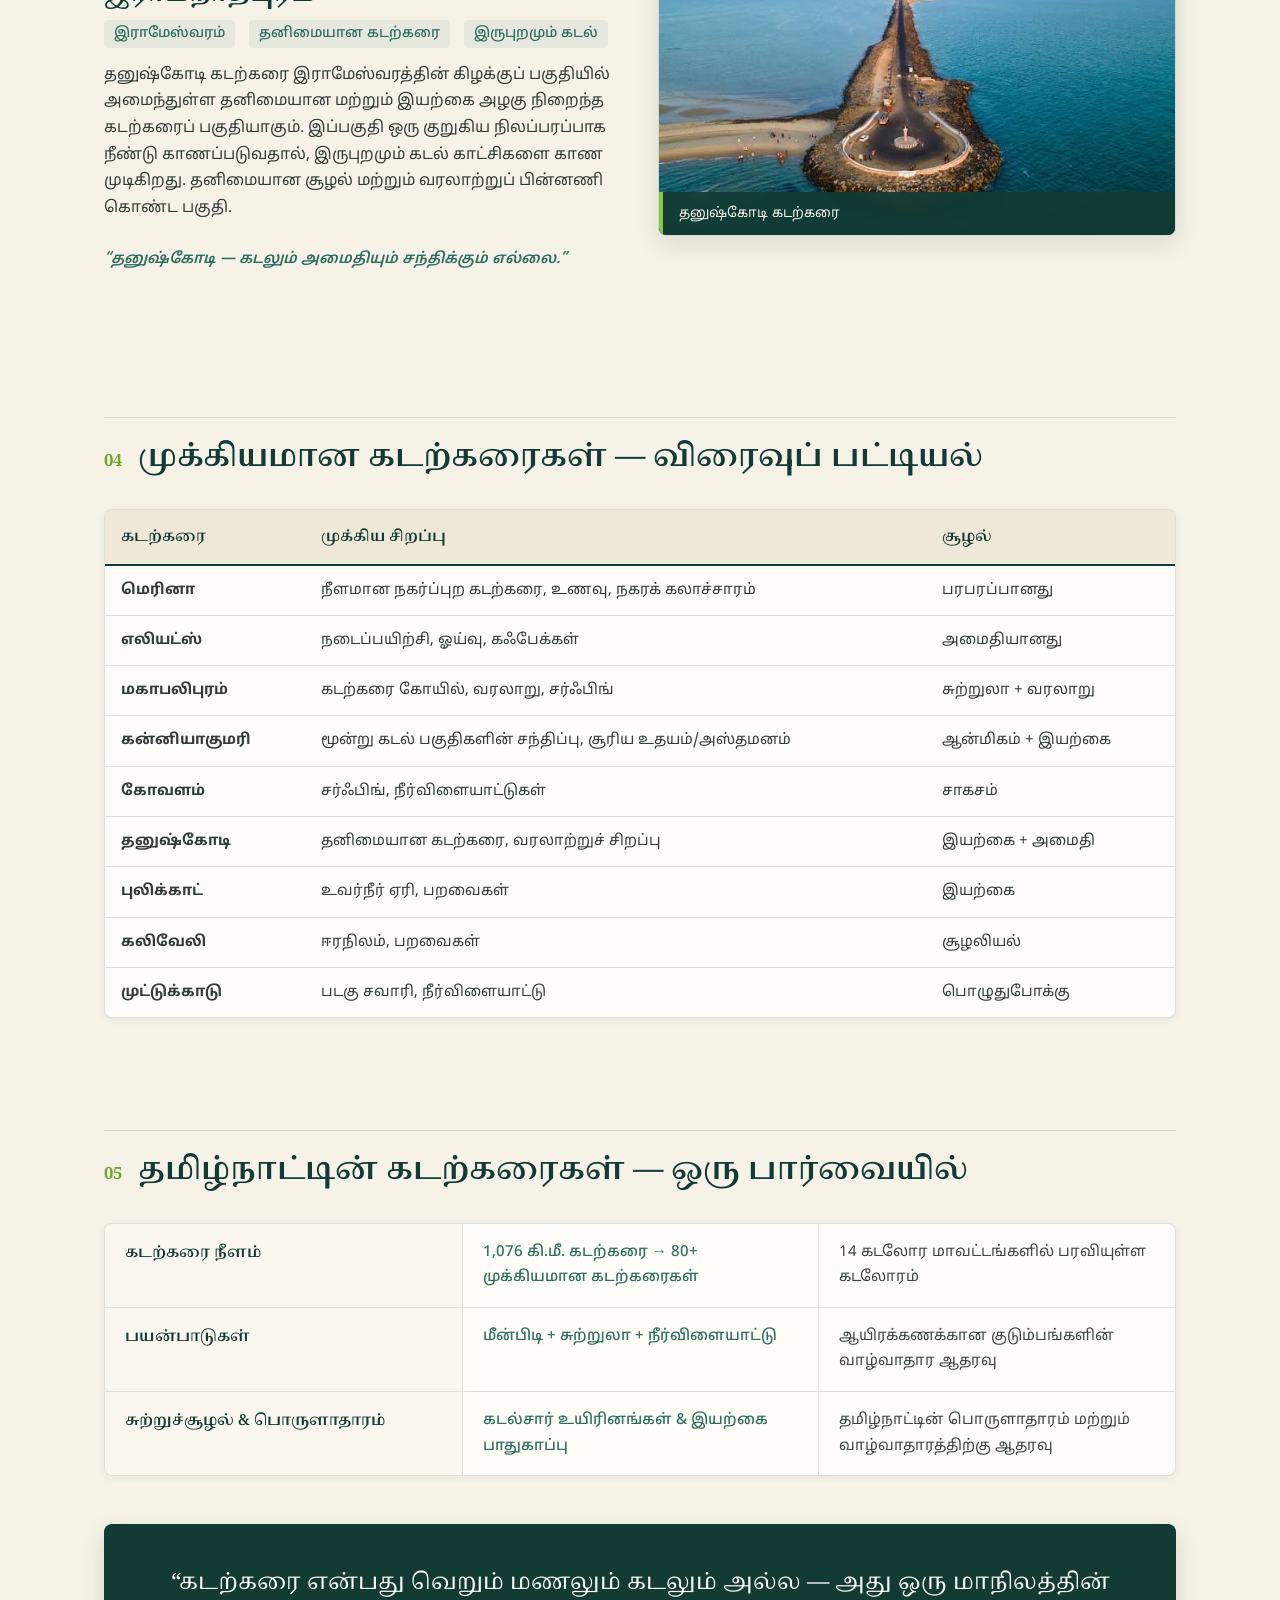
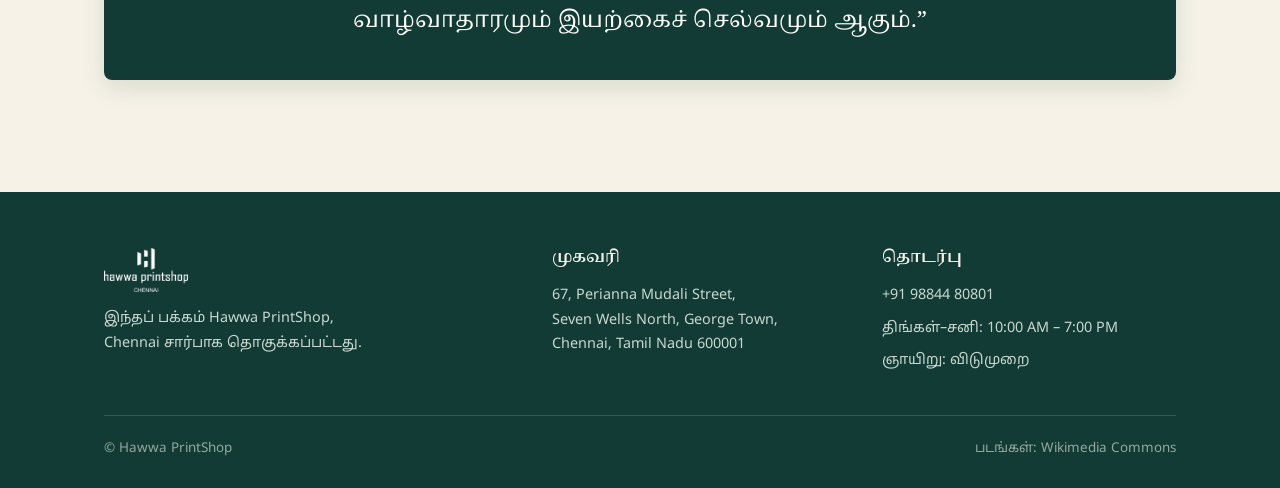
==== commit 5b8c7d77: "Add files via upload" ====
--- a/beach.html
+++ b/beach.html
@@ -7,366 +7,7 @@
 <link rel="preconnect" href="https://fonts.googleapis.com">
 <link rel="preconnect" href="https://fonts.gstatic.com" crossorigin>
 <link href="https://fonts.googleapis.com/css2?family=Noto+Serif+Tamil:wght@500;600;700&family=Noto+Sans+Tamil:wght@400;500;600&display=swap" rel="stylesheet">
-<style>
-  :root{
-    --ink:#20241f;
-    --deep:#123b36;
-    --teal:#2f6e62;
-    --green:#8dc63f;
-    --green-dark:#6ea82e;
-    --sand:#f6f2e7;
-    --sand-2:#efe8d8;
-    --line: rgba(18,59,54,0.16);
-    --white:#fffdf8;
-  }
-  *{box-sizing:border-box;}
-  html{scroll-behavior:smooth;}
-  body{
-    margin:0;
-    background:var(--sand);
-    color:var(--ink);
-    font-family:"Noto Sans Tamil","Noto Sans",sans-serif;
-    line-height:1.7;
-    font-size:16px;
-  }
-  h1,h2,h3,.serif{
-    font-family:"Noto Serif Tamil","Noto Sans Tamil",serif;
-    color:var(--deep);
-    margin:0;
-    font-weight:600;
-  }
-  p{margin:0 0 1em 0;}
-  a{color:inherit;}
-  img{max-width:100%;display:block;}
-  .wrap{max-width:1080px;margin:0 auto;padding:0 24px;}
-
-  /* ---- Header ---- */
-  header{
-    position:sticky;top:0;z-index:50;
-    background:var(--white);
-    border-bottom:1px solid var(--line);
-    box-shadow:0 2px 10px rgba(18,59,54,0.05);
-  }
-  .header-inner{
-    display:flex;align-items:center;justify-content:space-between;
-    padding:10px 24px;max-width:1080px;margin:0 auto;
-  }
-  .brand{display:flex;align-items:center;gap:12px;}
-  .brand img{height:54px;width:auto;}
-  nav.nav-scroll{
-    display:flex;
-    align-items:center;
-    gap:6px;
-    overflow:visible;
-  }
-  nav a, .dropdown-toggle{
-    text-decoration:none;
-    color:var(--deep);
-    font-size:.95rem;
-    font-weight:500;
-    padding:6px 12px;
-    border-bottom:2px solid transparent;
-    display:inline-flex;
-    align-items:center;
-    gap:4px;
-    transition:all 0.2s ease;
-    cursor:pointer;
-  }
-  nav a:hover, .dropdown-toggle:hover, nav a.active, .dropdown-toggle.active, .nav-dropdown:hover .dropdown-toggle{
-    color:var(--teal);
-    border-bottom-color:var(--green);
-    background:rgba(141,198,63,0.1);
-    border-radius:4px 4px 0 0;
-  }
-
-  /* ---- Dropdown Menu ---- */
-  .nav-dropdown{
-    position:relative;
-    display:inline-block;
-  }
-  .dropdown-arrow{
-    transition:transform 0.2s ease;
-    fill:currentColor;
-  }
-  .nav-dropdown:hover .dropdown-arrow{
-    transform:rotate(180deg);
-  }
-  .dropdown-menu{
-    display:none;
-    position:absolute;
-    top:100%;
-    left:0;
-    min-width:180px;
-    background:var(--white);
-    border:1px solid var(--line);
-    box-shadow:0 8px 24px rgba(18,59,54,0.14);
-    border-radius:0 6px 6px 6px;
-    padding:6px 0;
-    z-index:100;
-    margin-top:0;
-  }
-  .nav-dropdown::after{
-    content:"";
-    position:absolute;
-    top:100%;
-    left:0;
-    width:100%;
-    height:10px;
-  }
-  .nav-dropdown:hover .dropdown-menu{
-    display:block;
-    animation:navDropdownFade 0.2s ease-out;
-  }
-  .dropdown-menu a{
-    display:block;
-    padding:9px 16px;
-    color:var(--deep);
-    text-decoration:none;
-    font-size:.9rem;
-    border-bottom:none;
-    border-radius:0;
-    background:transparent;
-    transition:background 0.15s ease, color 0.15s ease;
-  }
-  .dropdown-menu a:hover, .dropdown-menu a.active{
-    background:var(--sand-2);
-    color:var(--teal);
-    border-bottom:none;
-  }
-
-  @keyframes navDropdownFade {
-    from { opacity: 0; transform: translateY(6px); }
-    to { opacity: 1; transform: translateY(0); }
-  }
-
-  /* ---- Hero ---- */
-  .hero{
-    position:relative;
-    background:var(--deep);
-    color:var(--white);
-    overflow:hidden;
-  }
-  .hero-media{
-    position:absolute;inset:0;
-  }
-  .hero-media img{
-    width:100%;height:100%;object-fit:cover;opacity:.55;
-  }
-  .hero-media::after{
-    content:"";position:absolute;inset:0;
-    background:linear-gradient(180deg, rgba(18,59,54,.55) 0%, rgba(18,59,54,.88) 78%, var(--sand) 100%);
-  }
-  .hero-content{
-    position:relative;padding:96px 24px 64px;max-width:1080px;margin:0 auto;
-  }
-  .eyebrow-tag{
-    display:inline-block;font-size:.85rem;color:var(--sand);
-    border:1px solid rgba(255,255,255,.4);padding:4px 12px;border-radius:2px;
-    margin-bottom:22px;
-  }
-  .hero h1{
-    color:var(--white);
-    font-size:clamp(2.1rem, 5vw, 3.4rem);
-    line-height:1.25;
-    max-width:18ch;
-  }
-  .hero p.lede{
-    margin-top:22px;max-width:58ch;color:#e7f0ea;font-size:1.05rem;
-  }
-  .wavecut{
-    display:block;width:100%;height:56px;margin-top:-2px;
-  }
-
-  /* ---- Stat strip ---- */
-  .stats{
-    background:var(--sand);
-    padding:8px 24px 48px;
-  }
-  .stat-row{
-    max-width:1080px;margin:0 auto;
-    display:grid;grid-template-columns: 1.1fr 2fr;
-    gap:40px;align-items:end;
-    border-bottom:1px solid var(--line);
-    padding-bottom:40px;
-  }
-  .stat-num{
-    font-family:"Noto Serif Tamil",serif;
-    font-size:clamp(2.8rem,7vw,4.2rem);
-    color:var(--teal);
-    line-height:1;
-    position:relative;
-    display:inline-block;
-  }
-  .stat-num::after{
-    content:"";display:block;width:64px;height:5px;background:var(--green);margin-top:14px;
-  }
-  .stat-note{color:var(--teal);font-size:.9rem;margin-top:8px;}
-  .stat-text p{color:#334;}
-
-  /* ---- Section shell ---- */
-  section{padding:64px 0;}
-  .section-head{
-    display:flex;align-items:baseline;gap:18px;margin-bottom:34px;
-    border-top:1px solid var(--line);padding-top:18px;
-  }
-  .section-head .idx{
-    font-family:"Noto Serif Tamil",serif;color:var(--green-dark);font-size:1rem;
-    white-space:nowrap;
-  }
-  .section-head h2{font-size:clamp(1.4rem,3vw,1.9rem);}
-
-  /* ---- Benefit Grid ---- */
-  .func-grid{
-    display:grid;grid-template-columns:repeat(auto-fit,minmax(230px,1fr));
-    gap:1px;background:var(--line);
-    border:1px solid var(--line);
-  }
-  .func-card{
-    background:var(--white);padding:26px 22px;
-  }
-  .func-card .ic{
-    font-size:1.8rem;margin-bottom:12px;line-height:1;display:block;
-  }
-  .func-card h3{font-size:1.05rem;margin-bottom:8px;color:var(--deep);}
-  .func-card p{font-size:.93rem;color:#3c473f;margin:0;}
-
-  /* ---- Type Cards Grid ---- */
-  .type-grid{
-    display:grid;grid-template-columns:repeat(auto-fit,minmax(230px,1fr));
-    gap:24px;
-  }
-  .type-card{
-    background:var(--white);
-    border:1px solid var(--line);
-    border-radius:6px;
-    padding:26px 22px;
-    border-top:4px solid var(--teal);
-  }
-  .type-card h3{font-size:1.1rem;color:var(--deep);margin-bottom:10px;}
-  .type-card p{font-size:.92rem;color:#33403a;margin-bottom:12px;}
-  .type-card .type-eg{font-size:.88rem;color:var(--green-dark);font-weight:600;}
-
-  /* ---- Flow / Chain ---- */
-  .flow{
-    display:flex;flex-direction:column;gap:0;
-  }
-  .flow-row{
-    display:grid;grid-template-columns:repeat(3,1fr);
-    border-top:1px solid var(--line);
-  }
-  .flow-row:last-child{border-bottom:1px solid var(--line);}
-  .flow-cell{
-    padding:18px 20px;font-size:.95rem;
-    border-left:1px solid var(--line);
-  }
-  .flow-cell:first-child{border-left:none;font-family:"Noto Serif Tamil",serif;color:var(--deep);font-weight:600;}
-  .flow-cell:nth-child(2){color:var(--teal);}
-  .flow-cell:nth-child(3){color:#3c473f;}
-
-  /* ---- Profiles ---- */
-  .dam{
-    display:grid;grid-template-columns: 1fr 1fr;gap:44px;
-    align-items:center;
-    padding:38px 0;
-    border-top:1px solid var(--line);
-  }
-  .dam:last-child{border-bottom:1px solid var(--line);}
-  .dam.rev .dam-media{order:2;}
-  .dam-media{
-    position:relative;
-  }
-  .dam-media img{
-    width:100%;height:280px;object-fit:cover;
-    border:1px solid var(--line);
-    background:var(--sand-2);
-  }
-  .dam-plate{
-    position:absolute;bottom:-16px;left:16px;
-    background:var(--deep);color:var(--sand);
-    padding:8px 16px;font-size:.82rem;
-    border-left:4px solid var(--green);
-  }
-  .dam-body .tag{
-    font-size:.82rem;color:var(--green-dark);letter-spacing:.02em;margin-bottom:6px;
-  }
-  .dam-body h3{font-size:1.4rem;margin-bottom:6px;}
-  .dam-body .meta{
-    display:flex;gap:14px;flex-wrap:wrap;
-    font-size:.85rem;color:var(--teal);margin-bottom:14px;
-  }
-  .dam-body .meta span{
-    background:rgba(47,110,98,0.08);
-    padding:2px 10px;border-radius:3px;
-  }
-  .dam-body p{font-size:.96rem;color:#33403a;}
-  .dam-quote{
-    font-style:italic;
-    color:var(--teal);
-    font-weight:600;
-    margin-top:10px;
-    font-size:.92rem;
-  }
-
-  /* ---- Table ---- */
-  table{
-    width:100%;border-collapse:collapse;font-size:.92rem;
-    background:var(--white);
-  }
-  thead th{
-    text-align:left;font-family:"Noto Serif Tamil",serif;font-weight:600;
-    color:var(--deep);border-bottom:2px solid var(--deep);
-    padding:12px 14px;
-  }
-  tbody td{
-    padding:11px 14px;border-bottom:1px solid var(--line);color:#333f38;
-  }
-  tbody tr:hover{background:var(--sand-2);}
-  .table-note{font-size:.85rem;color:var(--teal);margin-top:14px;}
-
-  /* ---- Quote Box ---- */
-  .quote-box{
-    background:var(--deep);color:var(--sand);
-    padding:40px 32px;border-radius:4px;text-align:center;
-    margin:48px 0 16px;
-  }
-  .quote-box p{
-    font-family:"Noto Serif Tamil",serif;
-    font-size:clamp(1.1rem, 2.5vw, 1.4rem);
-    line-height:1.7;color:var(--white);margin:0;
-  }
-
-  /* ---- Footer ---- */
-  footer{
-    background:var(--deep);color:var(--sand);padding:56px 0 28px;
-  }
-  .foot-grid{
-    display:grid;grid-template-columns:1.2fr 1fr 1fr;gap:36px;
-    padding-bottom:34px;border-bottom:1px solid rgba(255,255,255,.15);
-  }
-  .foot-brand img{height:46px;margin-bottom:14px;filter:brightness(0) invert(1);}
-  .foot-brand p{font-size:.88rem;color:#c9d8cf;max-width:32ch;}
-  footer h4{
-    font-family:"Noto Serif Tamil",serif;color:var(--sand);font-size:.95rem;
-    margin-bottom:14px;font-weight:600;
-  }
-  footer p, footer address{font-size:.88rem;color:#c9d8cf;font-style:normal;margin:0 0 6px;}
-  .foot-bottom{
-    padding-top:22px;font-size:.8rem;color:#93a99c;
-    display:flex;justify-content:space-between;flex-wrap:wrap;gap:8px;
-  }
-
-  @media (max-width:760px){
-    .header-inner{flex-wrap:wrap;gap:12px;}
-    .stat-row{grid-template-columns:1fr;}
-    .dam, .dam.rev{grid-template-columns:1fr;}
-    .dam.rev .dam-media{order:0;}
-    .flow-row{grid-template-columns:1fr;}
-    .flow-cell{border-left:none;border-top:1px solid var(--line);}
-    .flow-cell:first-child{border-top:none;}
-    .foot-grid{grid-template-columns:1fr;}
-    nav.nav-scroll{width:100%;overflow-x:auto;padding-bottom:4px;}
-  }
-</style>
+<link rel="stylesheet" href="styles.css">
 </head>
 <body>
 
@@ -375,7 +16,8 @@
     <div class="brand">
       <a href="index.html"><img src="assets/hawwa-logo.png" alt="Hawwa PrintShop"></a>
     </div>
-    <nav class="nav-scroll">
+    
+    <nav class="desktop-nav">
       <div class="nav-dropdown">
         <a href="beach.html" class="dropdown-toggle active">
           கடற்கரைகள்
@@ -397,8 +39,46 @@
       <a href="#profiles">கடற்கரைகள்</a>
       <a href="#table">பட்டியல்</a>
     </nav>
+
+    <button class="mobile-toggle" aria-label="பட்டி திற" aria-expanded="false">
+      <svg viewBox="0 0 24 24"><path d="M3 18h18v-2H3v2zm0-5h18v-2H3v2zm0-7v2h18V6H3z"/></svg>
+    </button>
   </div>
 </header>
+
+<div class="drawer-backdrop"></div>
+<div class="mobile-drawer" role="dialog" aria-modal="true">
+  <div class="drawer-header">
+    <div class="brand">
+      <a href="index.html"><img src="assets/hawwa-logo.png" alt="Hawwa PrintShop"></a>
+    </div>
+    <button class="drawer-close" aria-label="மூடு">&times;</button>
+  </div>
+  <div class="drawer-nav">
+    <div class="drawer-section-title">பிரிவுகள்</div>
+    <div class="mobile-cat-accordion">
+      <button class="mobile-cat-toggle" aria-expanded="false">
+        <span>வகைகள் (Categories)</span>
+        <svg class="dropdown-arrow" viewBox="0 0 24 24" width="14" height="14"><path d="M7 10l5 5 5-5z"/></svg>
+      </button>
+      <div class="mobile-cat-content">
+        <a href="index.html">அணைகள் (Dams)</a>
+        <a href="rivers.html">ஆறுகள் (Rivers)</a>
+        <a href="falls.html">அருவிகள் (Waterfalls)</a>
+        <a href="forests.html">காடுகள் (Forests)</a>
+        <a href="mountains.html">மலைகள் (Mountains)</a>
+        <a href="lakes.html">ஏரிகள் (Lakes)</a>
+        <a href="beach.html" class="active">கடற்கரைகள் (Beaches)</a>
+      </div>
+    </div>
+    <div class="drawer-section-title">பக்கத்தின் பகுதிகள்</div>
+    <a href="#intro">அறிமுகம்</a>
+    <a href="#benefits">பயன்கள்</a>
+    <a href="#types">வகைகள்</a>
+    <a href="#profiles">கடற்கரைகள்</a>
+    <a href="#table">பட்டியல்</a>
+  </div>
+</div>
 
 <section class="hero" id="intro">
   <div class="hero-media">
@@ -606,23 +286,23 @@
       <span class="idx">04</span>
       <h2>முக்கியமான கடற்கரைகள் — விரைவுப் பட்டியல்</h2>
     </div>
-    <div style="overflow-x:auto;">
-    <table>
-      <thead>
-        <tr><th>கடற்கரை</th><th>முக்கிய சிறப்பு</th><th>சூழல்</th></tr>
-      </thead>
-      <tbody>
-        <tr><td><strong>மெரினா</strong></td><td>நீளமான நகர்ப்புற கடற்கரை, உணவு, நகரக் கலாச்சாரம்</td><td>பரபரப்பானது</td></tr>
-        <tr><td><strong>எலியட்ஸ்</strong></td><td>நடைப்பயிற்சி, ஓய்வு, கஃபேக்கள்</td><td>அமைதியானது</td></tr>
-        <tr><td><strong>மகாபலிபுரம்</strong></td><td>கடற்கரை கோயில், வரலாறு, சர்ஃபிங்</td><td>சுற்றுலா + வரலாறு</td></tr>
-        <tr><td><strong>கன்னியாகுமரி</strong></td><td>மூன்று கடல் பகுதிகளின் சந்திப்பு, சூரிய உதயம்/அஸ்தமனம்</td><td>ஆன்மிகம் + இயற்கை</td></tr>
-        <tr><td><strong>கோவளம்</strong></td><td>சர்ஃபிங், நீர்விளையாட்டுகள்</td><td>சாகசம்</td></tr>
-        <tr><td><strong>தனுஷ்கோடி</strong></td><td>தனிமையான கடற்கரை, வரலாற்றுச் சிறப்பு</td><td>இயற்கை + அமைதி</td></tr>
-        <tr><td><strong>புலிக்காட்</strong></td><td>உவர்நீர் ஏரி, பறவைகள்</td><td>இயற்கை</td></tr>
-        <tr><td><strong>கலிவேலி</strong></td><td>ஈரநிலம், பறவைகள்</td><td>சூழலியல்</td></tr>
-        <tr><td><strong>முட்டுக்காடு</strong></td><td>படகு சவாரி, நீர்விளையாட்டு</td><td>பொழுதுபோக்கு</td></tr>
-      </tbody>
-    </table>
+    <div class="table-responsive">
+      <table>
+        <thead>
+          <tr><th>கடற்கரை</th><th>முக்கிய சிறப்பு</th><th>சூழல்</th></tr>
+        </thead>
+        <tbody>
+          <tr><td><strong>மெரினா</strong></td><td>நீளமான நகர்ப்புற கடற்கரை, உணவு, நகரக் கலாச்சாரம்</td><td>பரபரப்பானது</td></tr>
+          <tr><td><strong>எலியட்ஸ்</strong></td><td>நடைப்பயிற்சி, ஓய்வு, கஃபேக்கள்</td><td>அமைதியானது</td></tr>
+          <tr><td><strong>மகாபலிபுரம்</strong></td><td>கடற்கரை கோயில், வரலாறு, சர்ஃபிங்</td><td>சுற்றுலா + வரலாறு</td></tr>
+          <tr><td><strong>கன்னியாகுமரி</strong></td><td>மூன்று கடல் பகுதிகளின் சந்திப்பு, சூரிய உதயம்/அஸ்தமனம்</td><td>ஆன்மிகம் + இயற்கை</td></tr>
+          <tr><td><strong>கோவளம்</strong></td><td>சர்ஃபிங், நீர்விளையாட்டுகள்</td><td>சாகசம்</td></tr>
+          <tr><td><strong>தனுஷ்கோடி</strong></td><td>தனிமையான கடற்கரை, வரலாற்றுச் சிறப்பு</td><td>இயற்கை + அமைதி</td></tr>
+          <tr><td><strong>புலிக்காட்</strong></td><td>உவர்நீர் ஏரி, பறவைகள்</td><td>இயற்கை</td></tr>
+          <tr><td><strong>கலிவேலி</strong></td><td>ஈரநிலம், பறவைகள்</td><td>சூழலியல்</td></tr>
+          <tr><td><strong>முட்டுக்காடு</strong></td><td>படகு சவாரி, நீர்விளையாட்டு</td><td>பொழுதுபோக்கு</td></tr>
+        </tbody>
+      </table>
     </div>
   </div>
 </section>
@@ -683,5 +363,6 @@
   </div>
 </footer>
 
+<script src="main.js"></script>
 </body>
 </html>
--- a/styles.css
+++ b/styles.css
@@ -0,0 +1,1195 @@
+/* ==========================================================================
+   Hawwa PrintShop — Universal Design System & Responsive Stylesheet
+   ========================================================================== */
+
+:root {
+  --ink: #1a221e;
+  --deep: #123b36;
+  --deep-hover: #0c2824;
+  --teal: #2f6e62;
+  --teal-light: #448b7d;
+  --green: #8dc63f;
+  --green-dark: #6ea82e;
+  --sand: #f6f2e7;
+  --sand-2: #efe8d8;
+  --sand-3: #e2d9c5;
+  --line: rgba(18, 59, 54, 0.14);
+  --white: #fffdf8;
+  --shadow-sm: 0 2px 8px rgba(18, 59, 54, 0.06);
+  --shadow-md: 0 8px 24px rgba(18, 59, 54, 0.12);
+  --shadow-lg: 0 16px 36px rgba(18, 59, 54, 0.16);
+  --radius-sm: 4px;
+  --radius-md: 8px;
+  --radius-lg: 14px;
+  --transition: all 0.25s cubic-bezier(0.16, 1, 0.3, 1);
+}
+
+*, *::before, *::after {
+  box-sizing: border-box;
+}
+
+html {
+  scroll-behavior: smooth;
+  font-size: 16px;
+  -webkit-text-size-adjust: 100%;
+}
+
+body {
+  margin: 0;
+  background-color: var(--sand);
+  color: var(--ink);
+  font-family: "Noto Sans Tamil", -apple-system, BlinkMacSystemFont, "Segoe UI", Roboto, sans-serif;
+  line-height: 1.7;
+  overflow-x: hidden;
+  -webkit-font-smoothing: antialiased;
+}
+
+h1, h2, h3, h4, .serif {
+  font-family: "Noto Serif Tamil", Georgia, serif;
+  color: var(--deep);
+  margin: 0;
+  font-weight: 600;
+  line-height: 1.3;
+}
+
+p {
+  margin: 0 0 1em 0;
+}
+
+a {
+  color: inherit;
+  text-decoration: none;
+}
+
+img {
+  max-width: 100%;
+  height: auto;
+  display: block;
+}
+
+.wrap {
+  max-width: 1120px;
+  margin: 0 auto;
+  padding: 0 24px;
+}
+
+@media (max-width: 600px) {
+  .wrap {
+    padding: 0 16px;
+  }
+}
+
+.measure {
+  max-width: 65ch;
+}
+
+/* ==========================================================================
+   Header & Navigation
+   ========================================================================== */
+
+header {
+  position: sticky;
+  top: 0;
+  z-index: 100;
+  background: rgba(255, 253, 248, 0.94);
+  backdrop-filter: blur(12px);
+  -webkit-backdrop-filter: blur(12px);
+  border-bottom: 1px solid var(--line);
+  box-shadow: var(--shadow-sm);
+  transition: var(--transition);
+}
+
+.header-inner {
+  display: flex;
+  align-items: center;
+  justify-content: space-between;
+  padding: 12px 24px;
+  max-width: 1120px;
+  margin: 0 auto;
+  min-height: 72px;
+}
+
+@media (max-width: 600px) {
+  .header-inner {
+    padding: 10px 16px;
+    min-height: 64px;
+  }
+}
+
+.brand {
+  display: flex;
+  align-items: center;
+  gap: 12px;
+}
+
+.brand img {
+  height: 48px;
+  width: auto;
+  transition: transform 0.2s ease;
+}
+
+.brand:hover img {
+  transform: scale(1.03);
+}
+
+/* Desktop Navigation */
+nav.desktop-nav {
+  display: flex;
+  align-items: center;
+  gap: 4px;
+}
+
+nav.desktop-nav > a, 
+.dropdown-toggle {
+  text-decoration: none;
+  color: var(--deep);
+  font-size: 0.95rem;
+  font-weight: 500;
+  padding: 8px 14px;
+  border-radius: var(--radius-sm);
+  border-bottom: 2px solid transparent;
+  display: inline-flex;
+  align-items: center;
+  gap: 6px;
+  transition: var(--transition);
+  cursor: pointer;
+  white-space: nowrap;
+}
+
+nav.desktop-nav > a:hover, 
+.dropdown-toggle:hover, 
+nav.desktop-nav > a.active, 
+.dropdown-toggle.active {
+  color: var(--teal);
+  border-bottom-color: var(--green);
+  background: rgba(141, 198, 63, 0.12);
+}
+
+/* Desktop Dropdown */
+.nav-dropdown {
+  position: relative;
+  display: inline-block;
+}
+
+.dropdown-arrow {
+  transition: transform 0.25s ease;
+  fill: currentColor;
+}
+
+.nav-dropdown:hover .dropdown-arrow,
+.nav-dropdown.active .dropdown-arrow {
+  transform: rotate(180deg);
+}
+
+.dropdown-menu {
+  display: none;
+  position: absolute;
+  top: calc(100% + 4px);
+  left: 0;
+  min-width: 220px;
+  background: var(--white);
+  border: 1px solid var(--line);
+  box-shadow: var(--shadow-md);
+  border-radius: var(--radius-md);
+  padding: 8px 0;
+  z-index: 110;
+}
+
+.nav-dropdown::after {
+  content: "";
+  position: absolute;
+  top: 100%;
+  left: 0;
+  width: 100%;
+  height: 10px;
+}
+
+.nav-dropdown:hover .dropdown-menu {
+  display: block;
+  animation: navDropdownFade 0.2s cubic-bezier(0.16, 1, 0.3, 1);
+}
+
+.dropdown-menu a {
+  display: block;
+  padding: 10px 18px;
+  color: var(--deep);
+  font-size: 0.92rem;
+  font-weight: 500;
+  transition: background 0.15s ease, color 0.15s ease;
+}
+
+.dropdown-menu a:hover, 
+.dropdown-menu a.active {
+  background: var(--sand-2);
+  color: var(--teal);
+  font-weight: 600;
+}
+
+@keyframes navDropdownFade {
+  from { opacity: 0; transform: translateY(8px); }
+  to { opacity: 1; transform: translateY(0); }
+}
+
+/* Mobile Toggle Hamburger */
+.mobile-toggle {
+  display: none;
+  background: transparent;
+  border: 1px solid var(--line);
+  border-radius: var(--radius-sm);
+  padding: 8px 10px;
+  color: var(--deep);
+  cursor: pointer;
+  align-items: center;
+  justify-content: center;
+  gap: 6px;
+  font-family: inherit;
+  font-size: 0.9rem;
+  font-weight: 600;
+  transition: var(--transition);
+}
+
+.mobile-toggle:hover, .mobile-toggle:active {
+  background: var(--sand-2);
+  border-color: var(--teal);
+}
+
+.mobile-toggle svg {
+  width: 22px;
+  height: 22px;
+  fill: currentColor;
+}
+
+/* ==========================================================================
+   Mobile Drawer & Overlay
+   ========================================================================== */
+
+.drawer-backdrop {
+  position: fixed;
+  inset: 0;
+  background: rgba(18, 59, 54, 0.45);
+  backdrop-filter: blur(4px);
+  -webkit-backdrop-filter: blur(4px);
+  z-index: 200;
+  opacity: 0;
+  visibility: hidden;
+  transition: opacity 0.3s ease, visibility 0.3s ease;
+}
+
+.drawer-backdrop.is-active {
+  opacity: 1;
+  visibility: visible;
+}
+
+.mobile-drawer {
+  position: fixed;
+  top: 0;
+  right: 0;
+  bottom: 0;
+  width: 320px;
+  max-width: 86vw;
+  background: var(--white);
+  z-index: 210;
+  box-shadow: var(--shadow-lg);
+  display: flex;
+  flex-direction: column;
+  transform: translateX(100%);
+  transition: transform 0.35s cubic-bezier(0.16, 1, 0.3, 1);
+  overflow-y: auto;
+}
+
+.mobile-drawer.is-active {
+  transform: translateX(0);
+}
+
+.drawer-header {
+  display: flex;
+  align-items: center;
+  justify-content: space-between;
+  padding: 16px 20px;
+  border-bottom: 1px solid var(--line);
+  background: var(--sand);
+}
+
+.drawer-header .brand img {
+  height: 40px;
+}
+
+.drawer-close {
+  background: transparent;
+  border: none;
+  font-size: 1.5rem;
+  color: var(--deep);
+  cursor: pointer;
+  padding: 4px 8px;
+  border-radius: var(--radius-sm);
+  display: flex;
+  align-items: center;
+  justify-content: center;
+}
+
+.drawer-close:hover {
+  background: var(--sand-2);
+}
+
+.drawer-nav {
+  padding: 16px;
+  display: flex;
+  flex-direction: column;
+  gap: 4px;
+}
+
+.drawer-nav a {
+  display: block;
+  padding: 12px 16px;
+  color: var(--deep);
+  font-size: 1rem;
+  font-weight: 500;
+  border-radius: var(--radius-sm);
+  transition: background 0.15s ease, color 0.15s ease;
+}
+
+.drawer-nav a:hover, .drawer-nav a.active {
+  background: var(--sand-2);
+  color: var(--teal);
+  font-weight: 600;
+}
+
+.drawer-section-title {
+  font-size: 0.78rem;
+  text-transform: uppercase;
+  letter-spacing: 0.08em;
+  color: var(--teal);
+  font-weight: 700;
+  padding: 14px 16px 6px;
+}
+
+.mobile-cat-accordion {
+  background: var(--sand);
+  border-radius: var(--radius-md);
+  margin: 6px 0 12px;
+  border: 1px solid var(--line);
+  overflow: hidden;
+}
+
+.mobile-cat-toggle {
+  width: 100%;
+  display: flex;
+  align-items: center;
+  justify-content: space-between;
+  padding: 12px 16px;
+  background: transparent;
+  border: none;
+  color: var(--deep);
+  font-size: 0.98rem;
+  font-weight: 600;
+  cursor: pointer;
+  font-family: inherit;
+  text-align: left;
+}
+
+.mobile-cat-content {
+  display: none;
+  padding: 4px 0;
+  border-top: 1px solid var(--line);
+  background: var(--white);
+}
+
+.mobile-cat-content.is-open {
+  display: block;
+}
+
+.mobile-cat-content a {
+  padding: 10px 20px;
+  font-size: 0.92rem;
+}
+
+@media (max-width: 820px) {
+  nav.desktop-nav {
+    display: none;
+  }
+  .mobile-toggle {
+    display: inline-flex;
+  }
+}
+
+/* ==========================================================================
+   Hero Section
+   ========================================================================== */
+
+.hero {
+  position: relative;
+  background: var(--deep);
+  color: var(--white);
+  overflow: hidden;
+}
+
+.hero-media {
+  position: absolute;
+  inset: 0;
+}
+
+.hero-media img {
+  width: 100%;
+  height: 100%;
+  object-fit: cover;
+  opacity: 0.55;
+}
+
+.hero-media::after {
+  content: "";
+  position: absolute;
+  inset: 0;
+  background: linear-gradient(180deg, rgba(18, 59, 54, 0.6) 0%, rgba(18, 59, 54, 0.92) 80%, var(--sand) 100%);
+}
+
+.hero-content {
+  position: relative;
+  padding: 80px 24px 56px;
+  max-width: 1120px;
+  margin: 0 auto;
+}
+
+@media (max-width: 768px) {
+  .hero-content {
+    padding: 54px 16px 40px;
+  }
+}
+
+.eyebrow-tag {
+  display: inline-block;
+  font-size: 0.85rem;
+  font-weight: 500;
+  color: var(--sand);
+  border: 1px solid rgba(255, 255, 255, 0.4);
+  padding: 4px 14px;
+  border-radius: var(--radius-sm);
+  margin-bottom: 18px;
+  background: rgba(255, 255, 255, 0.08);
+  backdrop-filter: blur(4px);
+}
+
+.hero h1 {
+  color: var(--white);
+  font-size: clamp(2rem, 5.5vw, 3.4rem);
+  line-height: 1.25;
+  max-width: 18ch;
+  text-shadow: 0 2px 10px rgba(0, 0, 0, 0.3);
+}
+
+.hero p.lede {
+  margin-top: 20px;
+  max-width: 58ch;
+  color: #e7f0ea;
+  font-size: clamp(1rem, 2.5vw, 1.12rem);
+  line-height: 1.7;
+}
+
+.wavecut {
+  display: block;
+  width: 100%;
+  height: 48px;
+  margin-top: -2px;
+}
+
+@media (max-width: 600px) {
+  .wavecut {
+    height: 32px;
+  }
+}
+
+/* ==========================================================================
+   Stat Strip & Metrics
+   ========================================================================== */
+
+.stats {
+  background: var(--sand);
+  padding: 12px 24px 48px;
+}
+
+.stat-row {
+  max-width: 1120px;
+  margin: 0 auto;
+  display: grid;
+  grid-template-columns: 1fr 2fr;
+  gap: 36px;
+  align-items: end;
+  border-bottom: 1px solid var(--line);
+  padding-bottom: 36px;
+}
+
+@media (max-width: 768px) {
+  .stats {
+    padding: 8px 16px 36px;
+  }
+  .stat-row {
+    grid-template-columns: 1fr;
+    gap: 20px;
+    padding-bottom: 28px;
+  }
+}
+
+.stat-num {
+  font-family: "Noto Serif Tamil", Georgia, serif;
+  font-size: clamp(3rem, 8vw, 4.8rem);
+  color: var(--teal);
+  line-height: 1;
+  position: relative;
+  display: inline-block;
+  font-weight: 700;
+}
+
+.stat-num::after {
+  content: "";
+  display: block;
+  width: 56px;
+  height: 4px;
+  background: var(--green);
+  margin-top: 10px;
+  border-radius: 2px;
+}
+
+.stat-note {
+  color: var(--teal);
+  font-size: 0.92rem;
+  margin-top: 8px;
+  font-weight: 600;
+}
+
+.stat-text p {
+  color: #2d3832;
+  font-size: 1.02rem;
+}
+
+.map-box {
+  margin-top: 24px;
+  background: var(--white);
+  padding: 16px;
+  border-radius: var(--radius-md);
+  border: 1px solid var(--line);
+  box-shadow: var(--shadow-sm);
+}
+
+.map-box img {
+  width: 100%;
+  height: auto;
+  border-radius: var(--radius-sm);
+}
+
+.map-caption {
+  margin-top: 10px;
+  font-size: 0.88rem;
+  color: var(--teal);
+  text-align: center;
+  font-weight: 500;
+}
+
+/* ==========================================================================
+   Sections & Component Cards
+   ========================================================================== */
+
+section {
+  padding: 56px 0;
+}
+
+@media (max-width: 768px) {
+  section {
+    padding: 40px 0;
+  }
+}
+
+.section-head {
+  display: flex;
+  align-items: baseline;
+  gap: 16px;
+  margin-bottom: 32px;
+  border-top: 1px solid var(--line);
+  padding-top: 20px;
+}
+
+.section-head .idx {
+  font-family: "Noto Serif Tamil", Georgia, serif;
+  color: var(--green-dark);
+  font-size: 1.05rem;
+  font-weight: 700;
+  white-space: nowrap;
+}
+
+.section-head h2 {
+  font-size: clamp(1.35rem, 3.5vw, 1.9rem);
+}
+
+/* Card Grids */
+.func-grid, .type-grid, .grid-cards {
+  display: grid;
+  grid-template-columns: repeat(auto-fit, minmax(240px, 1fr));
+  gap: 20px;
+}
+
+@media (max-width: 600px) {
+  .func-grid, .type-grid, .grid-cards {
+    grid-template-columns: 1fr;
+    gap: 16px;
+  }
+}
+
+.func-card, .type-card, .info-card {
+  background: var(--white);
+  padding: 24px;
+  border-radius: var(--radius-md);
+  border: 1px solid var(--line);
+  box-shadow: var(--shadow-sm);
+  transition: var(--transition);
+}
+
+.func-card:hover, .type-card:hover, .info-card:hover {
+  transform: translateY(-3px);
+  box-shadow: var(--shadow-md);
+  border-color: rgba(47, 110, 98, 0.3);
+}
+
+.func-card .ic, .type-card .ic, .info-card .ic {
+  font-size: 1.8rem;
+  width: 40px;
+  height: 40px;
+  margin-bottom: 14px;
+  display: inline-block;
+  stroke: var(--teal);
+  fill: none;
+  stroke-width: 1.8;
+}
+
+.func-card h3, .type-card h3, .info-card h3 {
+  font-size: 1.1rem;
+  margin-bottom: 8px;
+  color: var(--deep);
+}
+
+.func-card p, .type-card p, .info-card p {
+  font-size: 0.94rem;
+  color: #38453d;
+  margin: 0;
+}
+
+.type-eg {
+  font-size: 0.88rem;
+  color: var(--teal);
+  font-weight: 600;
+  margin-top: 10px;
+}
+
+.quote-box {
+  background: var(--deep);
+  color: var(--sand);
+  padding: 40px 24px;
+  border-radius: var(--radius-md);
+  text-align: center;
+  margin: 48px 0 16px;
+  box-shadow: var(--shadow-md);
+}
+
+.quote-box p {
+  font-family: "Noto Serif Tamil", Georgia, serif;
+  font-size: clamp(1.1rem, 2.5vw, 1.4rem);
+  line-height: 1.7;
+  color: var(--white);
+  margin: 0;
+}
+
+.dam-quote {
+  font-style: italic;
+  color: var(--teal);
+  font-weight: 600;
+  margin-top: 10px;
+  font-size: 0.94rem;
+}
+
+/* Chain Flow (River Flow Process) */
+.chain {
+  display: flex;
+  flex-wrap: wrap;
+  align-items: center;
+  gap: 8px;
+  justify-content: center;
+}
+
+.chain-step {
+  background: var(--white);
+  border: 1px solid var(--line);
+  padding: 14px 18px;
+  font-size: 0.95rem;
+  color: var(--deep);
+  font-family: "Noto Serif Tamil", Georgia, serif;
+  font-weight: 600;
+  border-radius: var(--radius-sm);
+  text-align: center;
+}
+
+.chain-arrow {
+  color: var(--green-dark);
+  font-size: 1.3rem;
+  font-weight: 700;
+  padding: 0 4px;
+}
+
+@media (max-width: 600px) {
+  .chain {
+    flex-direction: column;
+  }
+  .chain-arrow {
+    transform: rotate(90deg);
+  }
+}
+
+.chain-outputs {
+  display: flex;
+  flex-wrap: wrap;
+  gap: 10px;
+  justify-content: center;
+  margin-top: 24px;
+}
+
+.chain-output {
+  background: var(--deep);
+  color: var(--sand);
+  padding: 10px 18px;
+  font-size: 0.88rem;
+  font-weight: 600;
+  border-left: 3px solid var(--green);
+  border-radius: var(--radius-sm);
+}
+
+/* Ghats Comparison Grid */
+.ghats-grid {
+  display: grid;
+  grid-template-columns: repeat(auto-fit, minmax(280px, 1fr));
+  gap: 24px;
+  margin-top: 16px;
+}
+
+.ghat-card {
+  background: var(--white);
+  border: 1px solid var(--line);
+  border-radius: var(--radius-md);
+  padding: 26px 22px;
+  box-shadow: var(--shadow-sm);
+  position: relative;
+  overflow: hidden;
+  transition: var(--transition);
+}
+
+.ghat-card:hover {
+  transform: translateY(-3px);
+  box-shadow: var(--shadow-md);
+}
+
+.ghat-card::before {
+  content: "";
+  position: absolute;
+  top: 0; left: 0; right: 0;
+  height: 5px;
+  background: var(--teal);
+}
+
+.ghat-card.east::before {
+  background: var(--green-dark);
+}
+
+.ghat-header {
+  display: flex;
+  align-items: center;
+  justify-content: space-between;
+  margin-bottom: 18px;
+  padding-bottom: 12px;
+  border-bottom: 1px solid var(--line);
+}
+
+.ghat-title {
+  font-size: 1.25rem;
+  color: var(--deep);
+}
+
+.ghat-badge {
+  font-size: 0.8rem;
+  font-weight: 600;
+  padding: 4px 10px;
+  border-radius: 20px;
+  background: rgba(47, 110, 98, 0.1);
+  color: var(--teal);
+}
+
+.ghat-card.east .ghat-badge {
+  background: rgba(110, 168, 46, 0.15);
+  color: var(--green-dark);
+}
+
+.ghat-section-title {
+  font-size: 0.84rem;
+  text-transform: uppercase;
+  letter-spacing: 0.04em;
+  color: var(--teal);
+  margin-bottom: 10px;
+  font-weight: 700;
+}
+
+.ghat-pills {
+  display: flex;
+  flex-wrap: wrap;
+  gap: 8px;
+  margin-bottom: 20px;
+}
+
+.ghat-pill {
+  background: var(--sand-2);
+  color: var(--deep);
+  padding: 6px 12px;
+  border-radius: var(--radius-sm);
+  font-size: 0.9rem;
+  font-weight: 600;
+  display: inline-flex;
+  align-items: center;
+  gap: 6px;
+  border: 1px solid var(--line);
+}
+
+.ghat-chain-flow {
+  display: flex;
+  flex-direction: column;
+  gap: 8px;
+}
+
+.chain-step {
+  display: flex;
+  align-items: center;
+  gap: 12px;
+  background: var(--sand);
+  padding: 10px 14px;
+  border-radius: var(--radius-sm);
+  font-size: 0.92rem;
+  color: #2c3630;
+  border-left: 3px solid var(--teal);
+}
+
+.ghat-card.east .chain-step {
+  border-left-color: var(--green-dark);
+}
+
+.chain-step-num {
+  width: 22px;
+  height: 22px;
+  border-radius: 50%;
+  background: var(--teal);
+  color: var(--white);
+  display: inline-flex;
+  align-items: center;
+  justify-content: center;
+  font-size: 0.75rem;
+  font-weight: 700;
+  flex-shrink: 0;
+}
+
+.ghat-card.east .chain-step-num {
+  background: var(--green-dark);
+}
+
+/* Flow Matrix / Steps */
+.flow {
+  display: flex;
+  flex-direction: column;
+  border: 1px solid var(--line);
+  border-radius: var(--radius-md);
+  background: var(--white);
+  overflow: hidden;
+  box-shadow: var(--shadow-sm);
+}
+
+.flow-row {
+  display: grid;
+  grid-template-columns: repeat(3, 1fr);
+  border-top: 1px solid var(--line);
+}
+
+.flow-row:first-child {
+  border-top: none;
+}
+
+.flow-cell {
+  padding: 16px 20px;
+  font-size: 0.94rem;
+  border-left: 1px solid var(--line);
+}
+
+.flow-cell:first-child {
+  border-left: none;
+  font-family: "Noto Serif Tamil", Georgia, serif;
+  color: var(--deep);
+  font-weight: 600;
+  background: rgba(246, 242, 231, 0.5);
+}
+
+.flow-cell:nth-child(2) {
+  color: var(--teal);
+  font-weight: 500;
+}
+
+.flow-cell:nth-child(3) {
+  color: #3c473f;
+}
+
+@media (max-width: 768px) {
+  .flow-row {
+    grid-template-columns: 1fr;
+  }
+  .flow-cell {
+    border-left: none;
+    border-top: 1px solid var(--line);
+    padding: 12px 16px;
+  }
+  .flow-cell:first-child {
+    border-top: none;
+    background: var(--sand-2);
+  }
+}
+
+/* Detail Card Items */
+.dam, .place-item, .detail-card {
+  display: grid;
+  grid-template-columns: 1fr 1fr;
+  gap: 36px;
+  align-items: center;
+  padding: 32px 0;
+  border-top: 1px solid var(--line);
+}
+
+.dam:first-child, .place-item:first-child, .detail-card:first-child {
+  border-top: none;
+}
+
+.dam.rev .dam-media, .place-item.rev .place-media {
+  order: 2;
+}
+
+@media (max-width: 768px) {
+  .dam, .place-item, .detail-card {
+    grid-template-columns: 1fr;
+    gap: 20px;
+    padding: 24px 0;
+  }
+  .dam.rev .dam-media, .place-item.rev .place-media {
+    order: 0;
+  }
+}
+
+.dam-media, .place-media {
+  position: relative;
+  border-radius: var(--radius-md);
+  overflow: hidden;
+  box-shadow: var(--shadow-md);
+  border: 1px solid var(--line);
+}
+
+.dam-media img, .place-media img {
+  width: 100%;
+  height: 280px;
+  object-fit: cover;
+  transition: transform 0.4s ease;
+}
+
+@media (max-width: 600px) {
+  .dam-media img, .place-media img {
+    height: 220px;
+  }
+}
+
+.dam-media:hover img, .place-media:hover img {
+  transform: scale(1.03);
+}
+
+.dam-plate, .place-plate {
+  position: absolute;
+  bottom: 0;
+  left: 0;
+  right: 0;
+  background: rgba(18, 59, 54, 0.92);
+  backdrop-filter: blur(4px);
+  color: var(--sand);
+  padding: 10px 16px;
+  font-size: 0.85rem;
+  border-left: 4px solid var(--green);
+}
+
+.dam-body, .place-body {
+  display: flex;
+  flex-direction: column;
+}
+
+.dam-body .tag, .place-body .tag {
+  font-size: 0.82rem;
+  font-weight: 700;
+  color: var(--green-dark);
+  letter-spacing: 0.03em;
+  margin-bottom: 6px;
+  text-transform: uppercase;
+}
+
+.dam-body h3, .place-body h3 {
+  font-size: clamp(1.3rem, 3vw, 1.6rem);
+  margin-bottom: 8px;
+}
+
+.dam-body .meta, .place-body .meta {
+  display: flex;
+  gap: 14px;
+  flex-wrap: wrap;
+  font-size: 0.88rem;
+  font-weight: 500;
+  color: var(--teal);
+  margin-bottom: 14px;
+}
+
+.dam-body .meta span {
+  background: rgba(47, 110, 98, 0.08);
+  padding: 2px 10px;
+  border-radius: 4px;
+}
+
+.dam-body p, .place-body p {
+  font-size: 0.98rem;
+  color: #313d36;
+  line-height: 1.7;
+}
+
+/* ==========================================================================
+   Responsive Tables
+   ========================================================================== */
+
+.table-responsive {
+  width: 100%;
+  overflow-x: auto;
+  -webkit-overflow-scrolling: touch;
+  border-radius: var(--radius-md);
+  border: 1px solid var(--line);
+  box-shadow: var(--shadow-sm);
+  background: var(--white);
+  margin-top: 16px;
+}
+
+table {
+  width: 100%;
+  min-width: 640px;
+  border-collapse: collapse;
+  font-size: 0.93rem;
+  text-align: left;
+}
+
+thead th {
+  font-family: "Noto Serif Tamil", Georgia, serif;
+  font-weight: 600;
+  color: var(--deep);
+  background: var(--sand-2);
+  border-bottom: 2px solid var(--deep);
+  padding: 14px 16px;
+  white-space: nowrap;
+}
+
+tbody td {
+  padding: 12px 16px;
+  border-bottom: 1px solid var(--line);
+  color: #313d36;
+}
+
+tbody tr:last-child td {
+  border-bottom: none;
+}
+
+tbody tr:hover {
+  background: rgba(246, 242, 231, 0.6);
+}
+
+.table-note {
+  font-size: 0.88rem;
+  color: var(--teal);
+  margin-top: 12px;
+  font-weight: 500;
+}
+
+/* ==========================================================================
+   Footer
+   ========================================================================== */
+
+footer {
+  background: var(--deep);
+  color: var(--sand);
+  padding: 56px 0 28px;
+  margin-top: 40px;
+}
+
+.foot-grid {
+  display: grid;
+  grid-template-columns: 1.4fr 1fr 1fr;
+  gap: 36px;
+  padding-bottom: 34px;
+  border-bottom: 1px solid rgba(255, 255, 255, 0.15);
+}
+
+@media (max-width: 768px) {
+  footer {
+    padding: 40px 0 24px;
+  }
+  .foot-grid {
+    grid-template-columns: 1fr;
+    gap: 28px;
+  }
+}
+
+.foot-brand img {
+  height: 44px;
+  margin-bottom: 14px;
+  filter: brightness(0) invert(1);
+}
+
+.foot-brand p {
+  font-size: 0.9rem;
+  color: #c9d8cf;
+  max-width: 36ch;
+}
+
+footer h4 {
+  font-family: "Noto Serif Tamil", Georgia, serif;
+  color: var(--sand);
+  font-size: 1rem;
+  margin-bottom: 14px;
+  font-weight: 600;
+}
+
+footer p, footer address {
+  font-size: 0.9rem;
+  color: #c9d8cf;
+  font-style: normal;
+  margin: 0 0 8px;
+}
+
+footer a {
+  color: var(--sand);
+  transition: color 0.2s ease;
+}
+
+footer a:hover {
+  color: var(--green);
+}
+
+.foot-bottom {
+  padding-top: 22px;
+  font-size: 0.84rem;
+  color: #93a99c;
+  display: flex;
+  justify-content: space-between;
+  flex-wrap: wrap;
+  gap: 12px;
+}
+
+@media (max-width: 600px) {
+  .foot-bottom {
+    flex-direction: column;
+    text-align: center;
+  }
+}
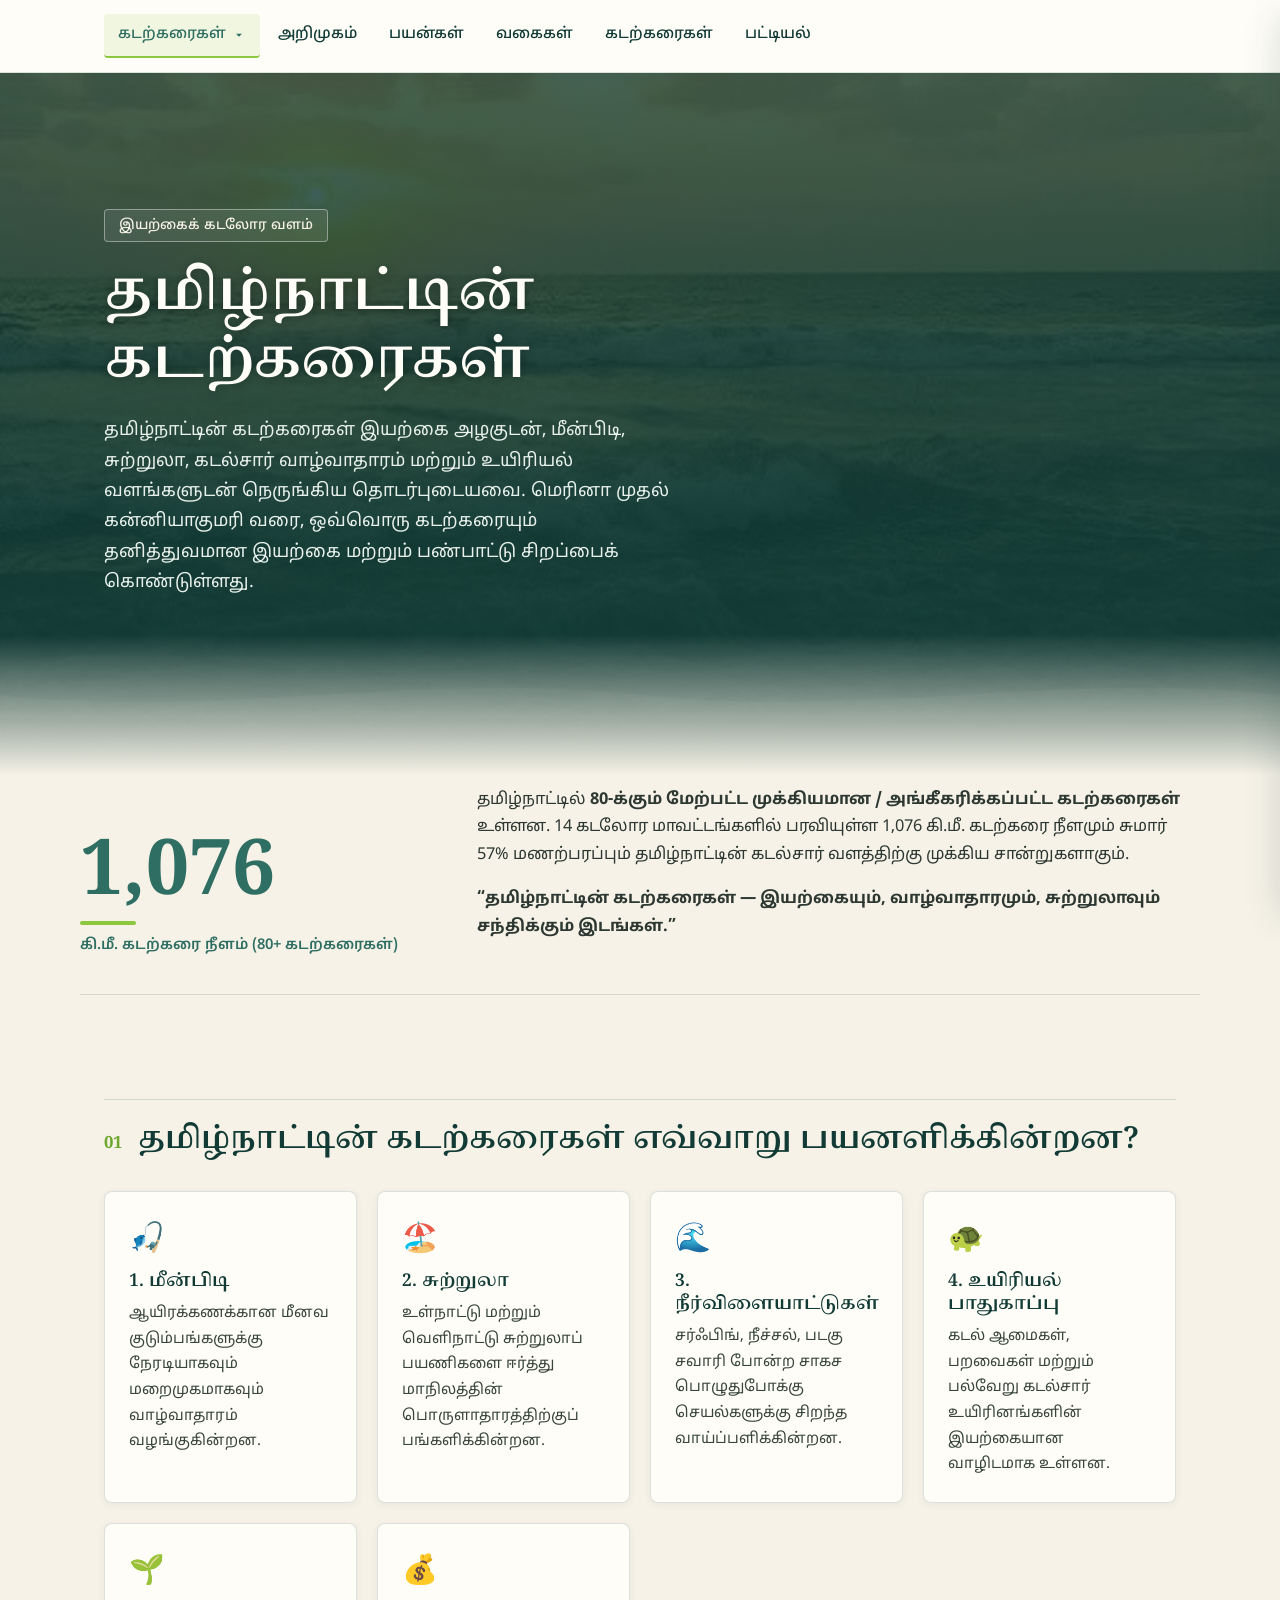
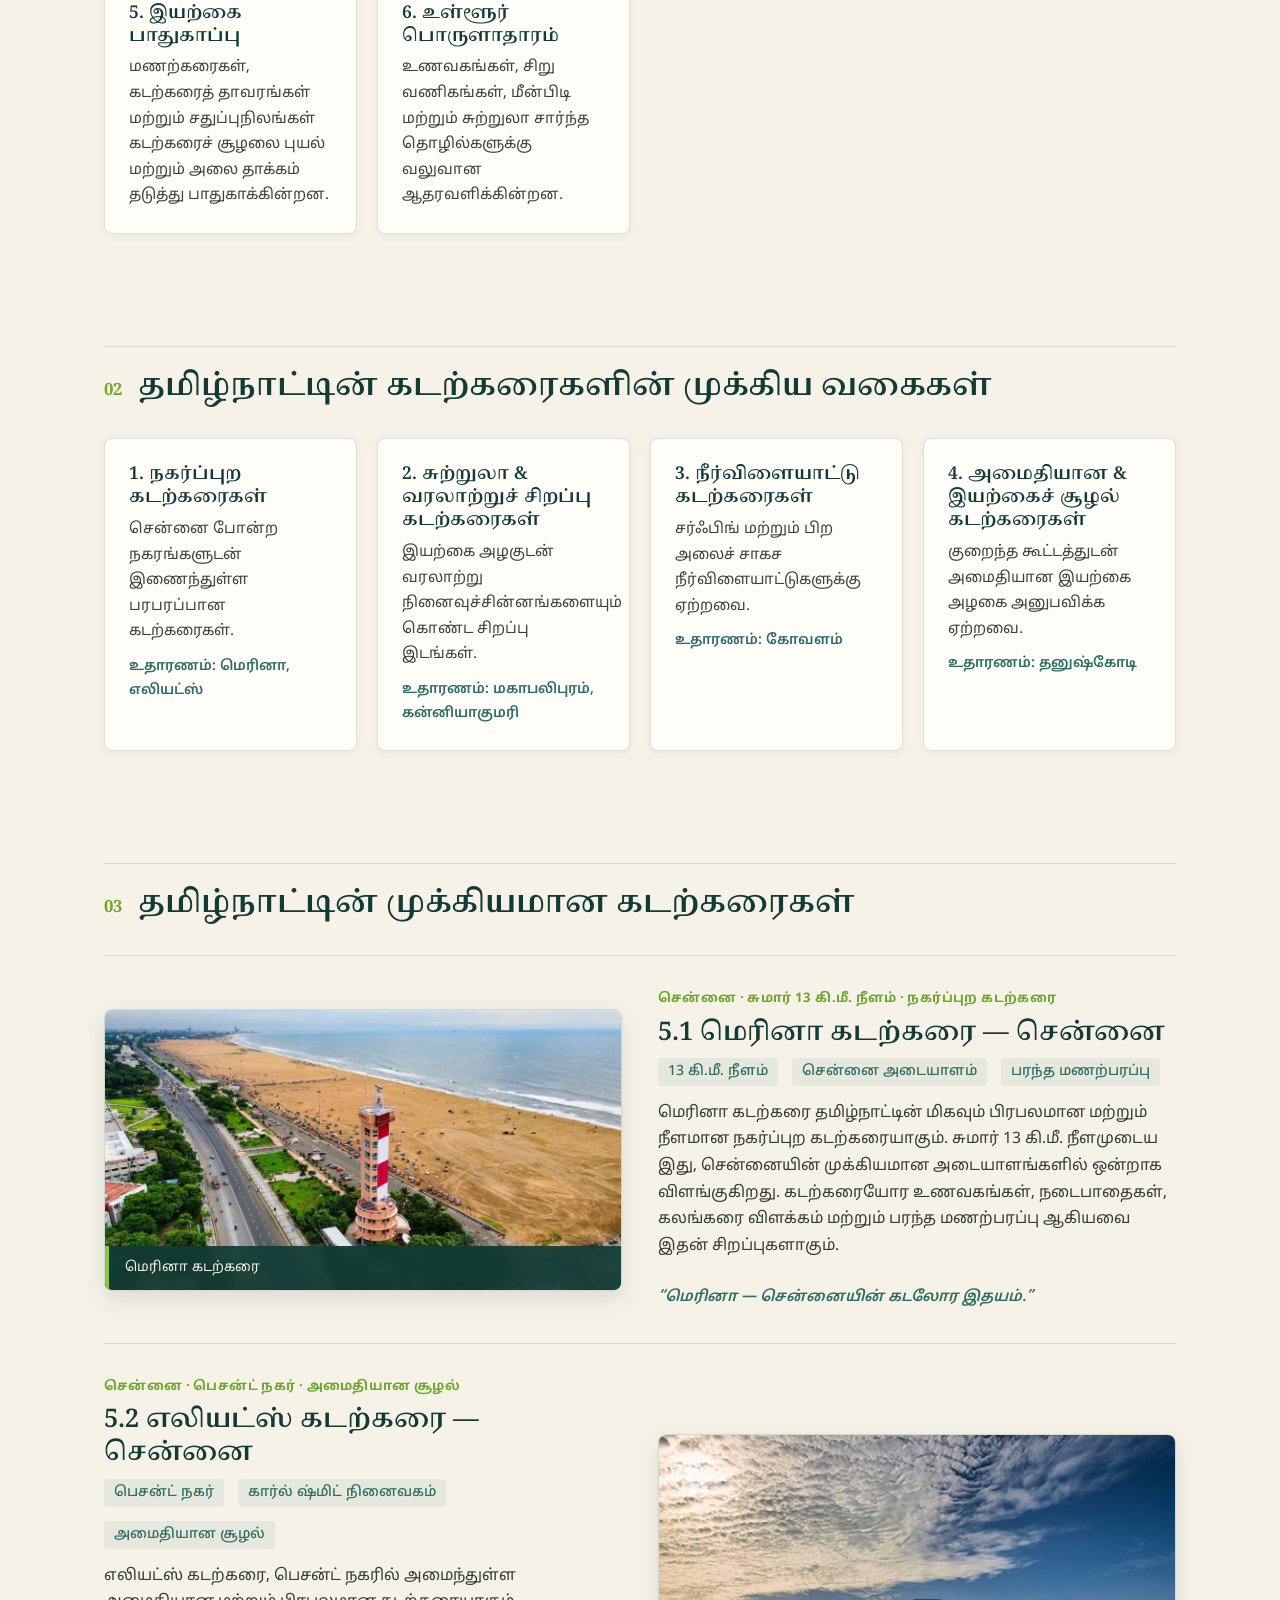
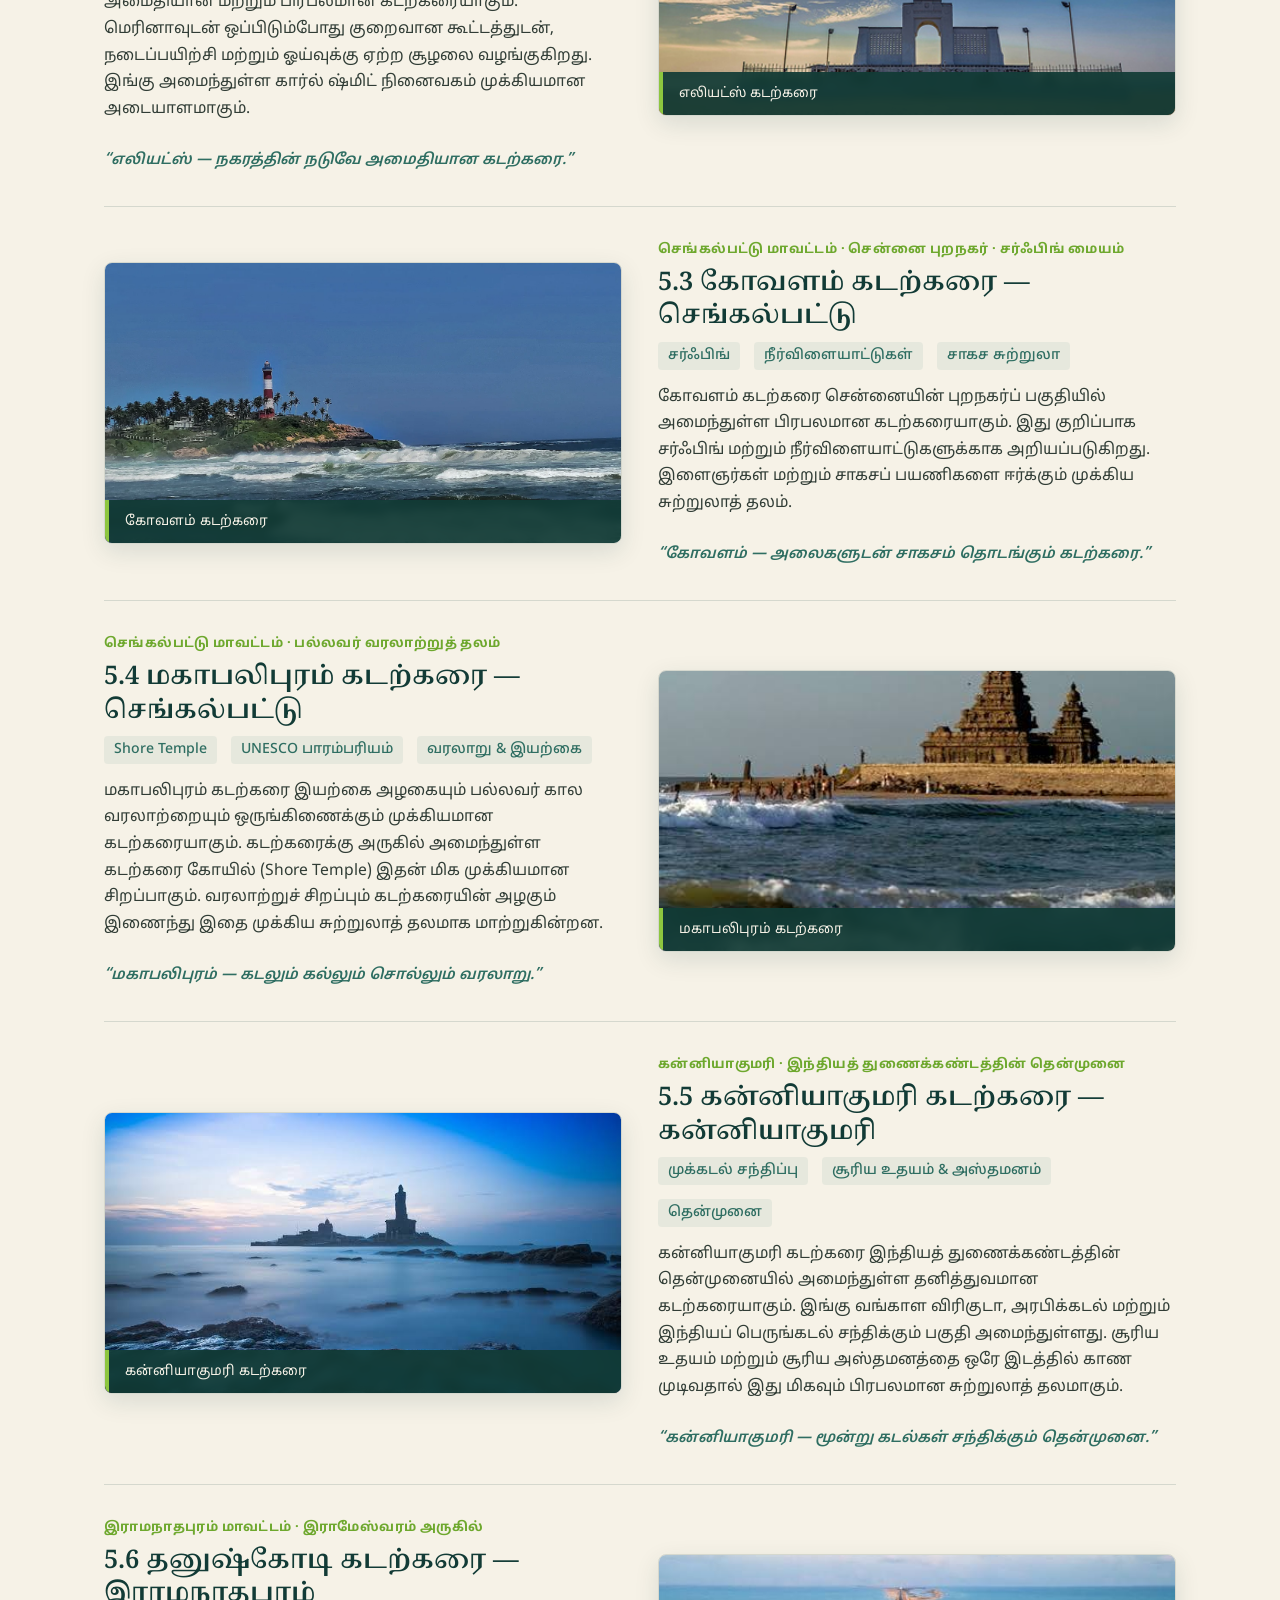
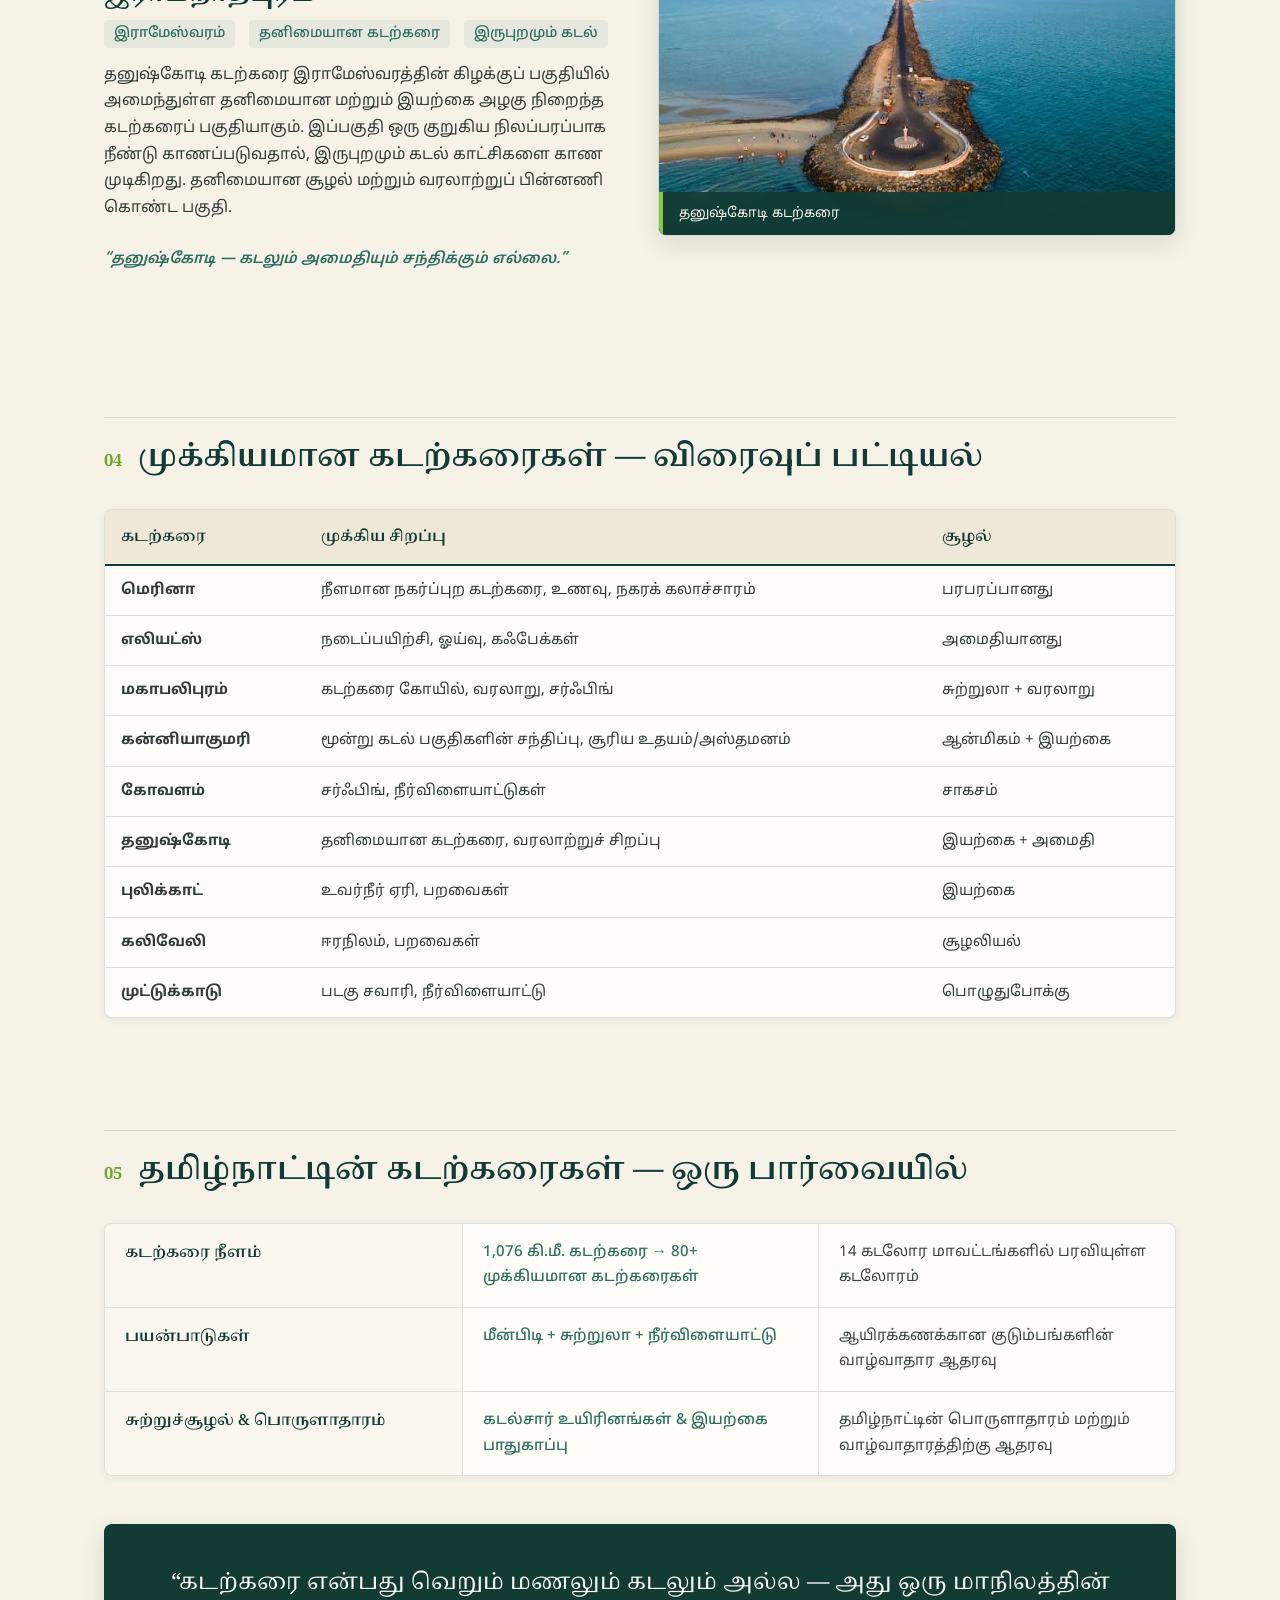
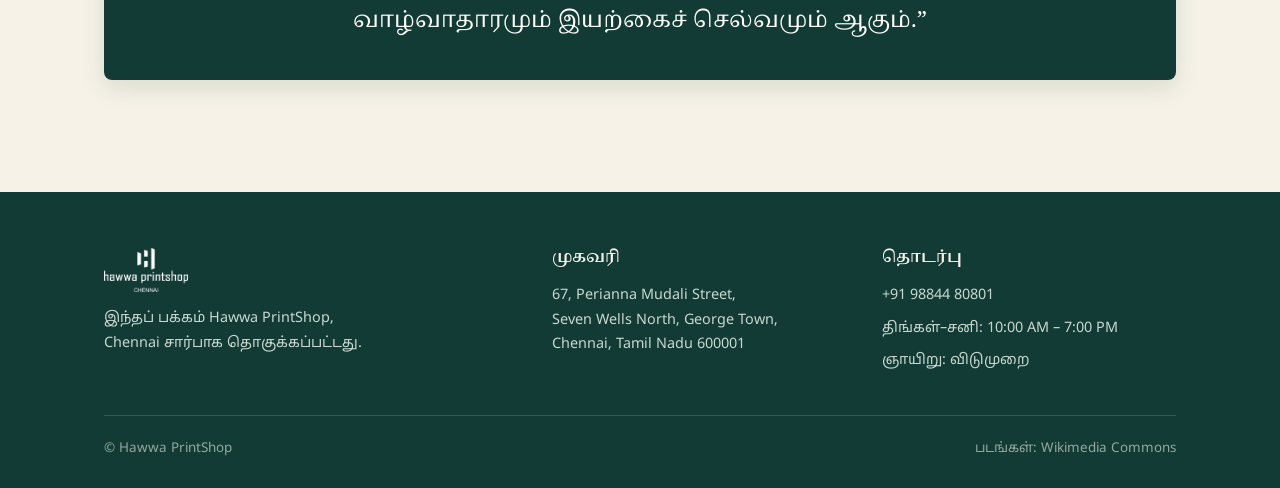
==== commit 8fa46d52: "Remove brand logo from beach.html header Removed brand logo section from header." ====
--- a/beach.html
+++ b/beach.html
@@ -1,29 +1,80 @@
 <!DOCTYPE html>
 <html lang="ta">
+
 <head>
-<meta charset="UTF-8">
-<meta name="viewport" content="width=device-width, initial-scale=1.0">
-<title>தமிழ்நாட்டின் கடற்கரைகள் — Hawwa PrintShop</title>
-<link rel="preconnect" href="https://fonts.googleapis.com">
-<link rel="preconnect" href="https://fonts.gstatic.com" crossorigin>
-<link href="https://fonts.googleapis.com/css2?family=Noto+Serif+Tamil:wght@500;600;700&family=Noto+Sans+Tamil:wght@400;500;600&display=swap" rel="stylesheet">
-<link rel="stylesheet" href="styles.css">
+  <meta charset="UTF-8">
+  <meta name="viewport" content="width=device-width, initial-scale=1.0">
+  <title>தமிழ்நாட்டின் கடற்கரைகள் — Hawwa PrintShop</title>
+  <link rel="preconnect" href="https://fonts.googleapis.com">
+  <link rel="preconnect" href="https://fonts.gstatic.com" crossorigin>
+  <link
+    href="https://fonts.googleapis.com/css2?family=Noto+Serif+Tamil:wght@500;600;700&family=Noto+Sans+Tamil:wght@400;500;600&display=swap"
+    rel="stylesheet">
+  <link rel="stylesheet" href="styles.css">
 </head>
+
 <body>
 
-<header>
-  <div class="header-inner">
-    <div class="brand">
-      <a href="index.html"><img src="assets/hawwa-logo.png" alt="Hawwa PrintShop"></a>
-    </div>
-    
-    <nav class="desktop-nav">
-      <div class="nav-dropdown">
-        <a href="beach.html" class="dropdown-toggle active">
-          கடற்கரைகள்
-          <svg class="dropdown-arrow" viewBox="0 0 24 24" width="14" height="14"><path d="M7 10l5 5 5-5z"/></svg>
-        </a>
-        <div class="dropdown-menu">
+  <header>
+    <div class="header-inner">
+  
+
+      <nav class="desktop-nav">
+        <div class="nav-dropdown">
+          <a href="beach.html" class="dropdown-toggle active">
+            கடற்கரைகள்
+            <svg class="dropdown-arrow" viewBox="0 0 24 24" width="14" height="14">
+              <path d="M7 10l5 5 5-5z" />
+            </svg>
+          </a>
+          <div class="dropdown-menu">
+            <a href="index.html">அணைகள் (Dams)</a>
+            <a href="rivers.html">ஆறுகள் (Rivers)</a>
+            <a href="falls.html">அருவிகள் (Waterfalls)</a>
+            <a href="forests.html">காடுகள் (Forests)</a>
+            <a href="mountains.html">மலைகள் (Mountains)</a>
+            <a href="lakes.html">ஏரிகள் (Lakes)</a>
+            <a href="beach.html" class="active">கடற்கரைகள் (Beaches)</a>
+            <a href="sanctuaries.html">சரணாலயங்கள் (Sanctuaries)</a>
+            <a href="islands.html">தீவுகள் (Islands)</a>
+            <a href="ports.html">துறைமுகங்கள் (Ports)</a>
+            <a href="palaces.html">அரண்மனைகள் (Palaces)</a>
+            <a href="forts.html">கோட்டைகள் (Forts)</a>
+          </div>
+        </div>
+        <a href="#intro">அறிமுகம்</a>
+        <a href="#benefits">பயன்கள்</a>
+        <a href="#types">வகைகள்</a>
+        <a href="#profiles">கடற்கரைகள்</a>
+        <a href="#table">பட்டியல்</a>
+      </nav>
+
+      <button class="mobile-toggle" aria-label="பட்டி திற" aria-expanded="false">
+        <svg viewBox="0 0 24 24">
+          <path d="M3 18h18v-2H3v2zm0-5h18v-2H3v2zm0-7v2h18V6H3z" />
+        </svg>
+      </button>
+    </div>
+  </header>
+
+  <div class="drawer-backdrop"></div>
+  <div class="mobile-drawer" role="dialog" aria-modal="true">
+    <div class="drawer-header">
+      <div class="brand">
+        <a href="index.html"><img src="assets/hawwa-logo.png" alt="Hawwa PrintShop"></a>
+      </div>
+      <button class="drawer-close" aria-label="மூடு">&times;</button>
+    </div>
+    <div class="drawer-nav">
+      <div class="drawer-section-title">பிரிவுகள்</div>
+      <div class="mobile-cat-accordion">
+        <button class="mobile-cat-toggle" aria-expanded="false">
+          <span>வகைகள் (Categories)</span>
+          <svg class="dropdown-arrow" viewBox="0 0 24 24" width="14" height="14">
+            <path d="M7 10l5 5 5-5z" />
+          </svg>
+        </button>
+        <div class="mobile-cat-content">
           <a href="index.html">அணைகள் (Dams)</a>
           <a href="rivers.html">ஆறுகள் (Rivers)</a>
           <a href="falls.html">அருவிகள் (Waterfalls)</a>
@@ -31,338 +82,369 @@
           <a href="mountains.html">மலைகள் (Mountains)</a>
           <a href="lakes.html">ஏரிகள் (Lakes)</a>
           <a href="beach.html" class="active">கடற்கரைகள் (Beaches)</a>
-        </div>
-      </div>
+          <a href="sanctuaries.html">சரணாலயங்கள் (Sanctuaries)</a>
+          <a href="islands.html">தீவுகள் (Islands)</a>
+          <a href="ports.html">துறைமுகங்கள் (Ports)</a>
+          <a href="palaces.html">அரண்மனைகள் (Palaces)</a>
+          <a href="forts.html">கோட்டைகள் (Forts)</a>
+        </div>
+      </div>
+      <div class="drawer-section-title">பக்கத்தின் பகுதிகள்</div>
       <a href="#intro">அறிமுகம்</a>
       <a href="#benefits">பயன்கள்</a>
       <a href="#types">வகைகள்</a>
       <a href="#profiles">கடற்கரைகள்</a>
       <a href="#table">பட்டியல்</a>
-    </nav>
-
-    <button class="mobile-toggle" aria-label="பட்டி திற" aria-expanded="false">
-      <svg viewBox="0 0 24 24"><path d="M3 18h18v-2H3v2zm0-5h18v-2H3v2zm0-7v2h18V6H3z"/></svg>
-    </button>
+    </div>
   </div>
-</header>
-
-<div class="drawer-backdrop"></div>
-<div class="mobile-drawer" role="dialog" aria-modal="true">
-  <div class="drawer-header">
-    <div class="brand">
-      <a href="index.html"><img src="assets/hawwa-logo.png" alt="Hawwa PrintShop"></a>
-    </div>
-    <button class="drawer-close" aria-label="மூடு">&times;</button>
+
+  <section class="hero" id="intro">
+    <div class="hero-media">
+      <img src="assets/hero-beach.jpg" alt="தமிழ்நாட்டின் கடற்கரைகள்">
+    </div>
+    <div class="hero-content">
+      <span class="eyebrow-tag">இயற்கைக் கடலோர வளம்</span>
+      <h1>தமிழ்நாட்டின் கடற்கரைகள்</h1>
+      <p class="lede">தமிழ்நாட்டின் கடற்கரைகள் இயற்கை அழகுடன், மீன்பிடி, சுற்றுலா, கடல்சார் வாழ்வாதாரம் மற்றும் உயிரியல்
+        வளங்களுடன் நெருங்கிய தொடர்புடையவை. மெரினா முதல் கன்னியாகுமரி வரை, ஒவ்வொரு கடற்கரையும் தனித்துவமான இயற்கை மற்றும்
+        பண்பாட்டு சிறப்பைக் கொண்டுள்ளது.</p>
+    </div>
+    <svg class="wavecut" viewBox="0 0 1200 60" preserveAspectRatio="none">
+      <path d="M0,30 C 200,60 400,0 600,30 C 800,60 1000,0 1200,30 L1200,60 L0,60 Z" fill="#f6f2e7"></path>
+    </svg>
+  </section>
+
+  <div class="stats">
+    <div class="stat-row">
+      <div>
+        <span class="stat-num">1,076</span>
+        <div class="stat-note">கி.மீ. கடற்கரை நீளம் (80+ கடற்கரைகள்)</div>
+      </div>
+      <div class="stat-text">
+        <p>தமிழ்நாட்டில் <strong>80-க்கும் மேற்பட்ட முக்கியமான / அங்கீகரிக்கப்பட்ட கடற்கரைகள்</strong> உள்ளன. 14 கடலோர
+          மாவட்டங்களில் பரவியுள்ள 1,076 கி.மீ. கடற்கரை நீளமும் சுமார் 57% மணற்பரப்பும் தமிழ்நாட்டின் கடல்சார் வளத்திற்கு
+          முக்கிய சான்றுகளாகும்.</p>
+        <p class="table-note"><strong>“தமிழ்நாட்டின் கடற்கரைகள் — இயற்கையும், வாழ்வாதாரமும், சுற்றுலாவும் சந்திக்கும்
+            இடங்கள்.”</strong></p>
+      </div>
+    </div>
   </div>
-  <div class="drawer-nav">
-    <div class="drawer-section-title">பிரிவுகள்</div>
-    <div class="mobile-cat-accordion">
-      <button class="mobile-cat-toggle" aria-expanded="false">
-        <span>வகைகள் (Categories)</span>
-        <svg class="dropdown-arrow" viewBox="0 0 24 24" width="14" height="14"><path d="M7 10l5 5 5-5z"/></svg>
-      </button>
-      <div class="mobile-cat-content">
-        <a href="index.html">அணைகள் (Dams)</a>
-        <a href="rivers.html">ஆறுகள் (Rivers)</a>
-        <a href="falls.html">அருவிகள் (Waterfalls)</a>
-        <a href="forests.html">காடுகள் (Forests)</a>
-        <a href="mountains.html">மலைகள் (Mountains)</a>
-        <a href="lakes.html">ஏரிகள் (Lakes)</a>
-        <a href="beach.html" class="active">கடற்கரைகள் (Beaches)</a>
-      </div>
-    </div>
-    <div class="drawer-section-title">பக்கத்தின் பகுதிகள்</div>
-    <a href="#intro">அறிமுகம்</a>
-    <a href="#benefits">பயன்கள்</a>
-    <a href="#types">வகைகள்</a>
-    <a href="#profiles">கடற்கரைகள்</a>
-    <a href="#table">பட்டியல்</a>
-  </div>
-</div>
-
-<section class="hero" id="intro">
-  <div class="hero-media">
-    <img src="assets/hero-beach.jpg" alt="தமிழ்நாட்டின் கடற்கரைகள்">
-  </div>
-  <div class="hero-content">
-    <span class="eyebrow-tag">இயற்கைக் கடலோர வளம்</span>
-    <h1>தமிழ்நாட்டின் கடற்கரைகள்</h1>
-    <p class="lede">தமிழ்நாட்டின் கடற்கரைகள் இயற்கை அழகுடன், மீன்பிடி, சுற்றுலா, கடல்சார் வாழ்வாதாரம் மற்றும் உயிரியல் வளங்களுடன் நெருங்கிய தொடர்புடையவை. மெரினா முதல் கன்னியாகுமரி வரை, ஒவ்வொரு கடற்கரையும் தனித்துவமான இயற்கை மற்றும் பண்பாட்டு சிறப்பைக் கொண்டுள்ளது.</p>
-  </div>
-  <svg class="wavecut" viewBox="0 0 1200 60" preserveAspectRatio="none"><path d="M0,30 C 200,60 400,0 600,30 C 800,60 1000,0 1200,30 L1200,60 L0,60 Z" fill="#f6f2e7"></path></svg>
-</section>
-
-<div class="stats">
-  <div class="stat-row">
-    <div>
-      <span class="stat-num">1,076</span>
-      <div class="stat-note">கி.மீ. கடற்கரை நீளம் (80+ கடற்கரைகள்)</div>
-    </div>
-    <div class="stat-text">
-      <p>தமிழ்நாட்டில் <strong>80-க்கும் மேற்பட்ட முக்கியமான / அங்கீகரிக்கப்பட்ட கடற்கரைகள்</strong> உள்ளன. 14 கடலோர மாவட்டங்களில் பரவியுள்ள 1,076 கி.மீ. கடற்கரை நீளமும் சுமார் 57% மணற்பரப்பும் தமிழ்நாட்டின் கடல்சார் வளத்திற்கு முக்கிய சான்றுகளாகும்.</p>
-      <p class="table-note"><strong>“தமிழ்நாட்டின் கடற்கரைகள் — இயற்கையும், வாழ்வாதாரமும், சுற்றுலாவும் சந்திக்கும் இடங்கள்.”</strong></p>
-    </div>
-  </div>
-</div>
-
-<section id="benefits">
-  <div class="wrap">
-    <div class="section-head">
-      <span class="idx">01</span>
-      <h2>தமிழ்நாட்டின் கடற்கரைகள் எவ்வாறு பயனளிக்கின்றன?</h2>
-    </div>
-    <div class="func-grid">
-      <div class="func-card">
-        <span class="ic">🎣</span>
-        <h3>1. மீன்பிடி</h3>
-        <p>ஆயிரக்கணக்கான மீனவ குடும்பங்களுக்கு நேரடியாகவும் மறைமுகமாகவும் வாழ்வாதாரம் வழங்குகின்றன.</p>
-      </div>
-      <div class="func-card">
-        <span class="ic">🏖️</span>
-        <h3>2. சுற்றுலா</h3>
-        <p>உள்நாட்டு மற்றும் வெளிநாட்டு சுற்றுலாப் பயணிகளை ஈர்த்து மாநிலத்தின் பொருளாதாரத்திற்குப் பங்களிக்கின்றன.</p>
-      </div>
-      <div class="func-card">
-        <span class="ic">🌊</span>
-        <h3>3. நீர்விளையாட்டுகள்</h3>
-        <p>சர்ஃபிங், நீச்சல், படகு சவாரி போன்ற சாகச பொழுதுபோக்கு செயல்களுக்கு சிறந்த வாய்ப்பளிக்கின்றன.</p>
-      </div>
-      <div class="func-card">
-        <span class="ic">🐢</span>
-        <h3>4. உயிரியல் பாதுகாப்பு</h3>
-        <p>கடல் ஆமைகள், பறவைகள் மற்றும் பல்வேறு கடல்சார் உயிரினங்களின் இயற்கையான வாழிடமாக உள்ளன.</p>
-      </div>
-      <div class="func-card">
-        <span class="ic">🌱</span>
-        <h3>5. இயற்கை பாதுகாப்பு</h3>
-        <p>மணற்கரைகள், கடற்கரைத் தாவரங்கள் மற்றும் சதுப்புநிலங்கள் கடற்கரைச் சூழலை புயல் மற்றும் அலை தாக்கம் தடுத்து பாதுகாக்கின்றன.</p>
-      </div>
-      <div class="func-card">
-        <span class="ic">💰</span>
-        <h3>6. உள்ளூர் பொருளாதாரம்</h3>
-        <p>உணவகங்கள், சிறு வணிகங்கள், மீன்பிடி மற்றும் சுற்றுலா சார்ந்த தொழில்களுக்கு வலுவான ஆதரவளிக்கின்றன.</p>
-      </div>
-    </div>
-  </div>
-</section>
-
-<section id="types">
-  <div class="wrap">
-    <div class="section-head">
-      <span class="idx">02</span>
-      <h2>தமிழ்நாட்டின் கடற்கரைகளின் முக்கிய வகைகள்</h2>
-    </div>
-    <div class="type-grid">
-      <div class="type-card">
-        <h3>1. நகர்ப்புற கடற்கரைகள்</h3>
-        <p>சென்னை போன்ற நகரங்களுடன் இணைந்துள்ள பரபரப்பான கடற்கரைகள்.</p>
-        <div class="type-eg">உதாரணம்: மெரினா, எலியட்ஸ்</div>
-      </div>
-
-      <div class="type-card">
-        <h3>2. சுற்றுலா &amp; வரலாற்றுச் சிறப்பு கடற்கரைகள்</h3>
-        <p>இயற்கை அழகுடன் வரலாற்று நினைவுச்சின்னங்களையும் கொண்ட சிறப்பு இடங்கள்.</p>
-        <div class="type-eg">உதாரணம்: மகாபலிபுரம், கன்னியாகுமரி</div>
-      </div>
-
-      <div class="type-card">
-        <h3>3. நீர்விளையாட்டு கடற்கரைகள்</h3>
-        <p>சர்ஃபிங் மற்றும் பிற அலைச் சாகச நீர்விளையாட்டுகளுக்கு ஏற்றவை.</p>
-        <div class="type-eg">உதாரணம்: கோவளம்</div>
-      </div>
-
-      <div class="type-card">
-        <h3>4. அமைதியான &amp; இயற்கைச் சூழல் கடற்கரைகள்</h3>
-        <p>குறைந்த கூட்டத்துடன் அமைதியான இயற்கை அழகை அனுபவிக்க ஏற்றவை.</p>
-        <div class="type-eg">உதாரணம்: தனுஷ்கோடி</div>
-      </div>
-    </div>
-  </div>
-</section>
-
-<section id="profiles">
-  <div class="wrap">
-    <div class="section-head">
-      <span class="idx">03</span>
-      <h2>தமிழ்நாட்டின் முக்கியமான கடற்கரைகள்</h2>
-    </div>
-
-    <!-- 5.1 மெரினா கடற்கரை -->
-    <div class="dam">
-      <div class="dam-media">
-        <img src="assets/beach-marina.jpg" alt="மெரினா கடற்கரை — சென்னை">
-        <div class="dam-plate">மெரினா கடற்கரை</div>
-      </div>
-      <div class="dam-body">
-        <div class="tag">சென்னை · சுமார் 13 கி.மீ. நீளம் · நகர்ப்புற கடற்கரை</div>
-        <h3>5.1 மெரினா கடற்கரை — சென்னை</h3>
-        <div class="meta"><span>13 கி.மீ. நீளம்</span><span>சென்னை அடையாளம்</span><span>பரந்த மணற்பரப்பு</span></div>
-        <p>மெரினா கடற்கரை தமிழ்நாட்டின் மிகவும் பிரபலமான மற்றும் நீளமான நகர்ப்புற கடற்கரையாகும். சுமார் 13 கி.மீ. நீளமுடைய இது, சென்னையின் முக்கியமான அடையாளங்களில் ஒன்றாக விளங்குகிறது. கடற்கரையோர உணவகங்கள், நடைபாதைகள், கலங்கரை விளக்கம் மற்றும் பரந்த மணற்பரப்பு ஆகியவை இதன் சிறப்புகளாகும்.</p>
-        <div class="dam-quote">“மெரினா — சென்னையின் கடலோர இதயம்.”</div>
-      </div>
-    </div>
-
-    <!-- 5.2 எலியட்ஸ் கடற்கரை -->
-    <div class="dam rev">
-      <div class="dam-media">
-        <img src="assets/beach-elliots.jpg" alt="எலியட்ஸ் கடற்கரை — சென்னை">
-        <div class="dam-plate">எலியட்ஸ் கடற்கரை</div>
-      </div>
-      <div class="dam-body">
-        <div class="tag">சென்னை · பெசன்ட் நகர் · அமைதியான சூழல்</div>
-        <h3>5.2 எலியட்ஸ் கடற்கரை — சென்னை</h3>
-        <div class="meta"><span>பெசன்ட் நகர்</span><span>கார்ல் ஷ்மிட் நினைவகம்</span><span>அமைதியான சூழல்</span></div>
-        <p>எலியட்ஸ் கடற்கரை, பெசன்ட் நகரில் அமைந்துள்ள அமைதியான மற்றும் பிரபலமான கடற்கரையாகும். மெரினாவுடன் ஒப்பிடும்போது குறைவான கூட்டத்துடன், நடைப்பயிற்சி மற்றும் ஓய்வுக்கு ஏற்ற சூழலை வழங்குகிறது. இங்கு அமைந்துள்ள கார்ல் ஷ்மிட் நினைவகம் முக்கியமான அடையாளமாகும்.</p>
-        <div class="dam-quote">“எலியட்ஸ் — நகரத்தின் நடுவே அமைதியான கடற்கரை.”</div>
-      </div>
-    </div>
-
-    <!-- 5.3 கோவளம் கடற்கரை -->
-    <div class="dam">
-      <div class="dam-media">
-        <img src="assets/beach-kovalam.jpg" alt="கோவளம் கடற்கரை — செங்கல்பட்டு">
-        <div class="dam-plate">கோவளம் கடற்கரை</div>
-      </div>
-      <div class="dam-body">
-        <div class="tag">செங்கல்பட்டு மாவட்டம் · சென்னை புறநகர் · சர்ஃபிங் மையம்</div>
-        <h3>5.3 கோவளம் கடற்கரை — செங்கல்பட்டு</h3>
-        <div class="meta"><span>சர்ஃபிங்</span><span>நீர்விளையாட்டுகள்</span><span>சாகச சுற்றுலா</span></div>
-        <p>கோவளம் கடற்கரை சென்னையின் புறநகர்ப் பகுதியில் அமைந்துள்ள பிரபலமான கடற்கரையாகும். இது குறிப்பாக சர்ஃபிங் மற்றும் நீர்விளையாட்டுகளுக்காக அறியப்படுகிறது. இளைஞர்கள் மற்றும் சாகசப் பயணிகளை ஈர்க்கும் முக்கிய சுற்றுலாத் தலம்.</p>
-        <div class="dam-quote">“கோவளம் — அலைகளுடன் சாகசம் தொடங்கும் கடற்கரை.”</div>
-      </div>
-    </div>
-
-    <!-- 5.4 மகாபலிபுரம் கடற்கரை -->
-    <div class="dam rev">
-      <div class="dam-media">
-        <img src="assets/beach-mahabalipuram.jpg" alt="மகாபலிபுரம் கடற்கரை — செங்கல்பட்டு">
-        <div class="dam-plate">மகாபலிபுரம் கடற்கரை</div>
-      </div>
-      <div class="dam-body">
-        <div class="tag">செங்கல்பட்டு மாவட்டம் · பல்லவர் வரலாற்றுத் தலம்</div>
-        <h3>5.4 மகாபலிபுரம் கடற்கரை — செங்கல்பட்டு</h3>
-        <div class="meta"><span>Shore Temple</span><span>UNESCO பாரம்பரியம்</span><span>வரலாறு & இயற்கை</span></div>
-        <p>மகாபலிபுரம் கடற்கரை இயற்கை அழகையும் பல்லவர் கால வரலாற்றையும் ஒருங்கிணைக்கும் முக்கியமான கடற்கரையாகும். கடற்கரைக்கு அருகில் அமைந்துள்ள கடற்கரை கோயில் (Shore Temple) இதன் மிக முக்கியமான சிறப்பாகும். வரலாற்றுச் சிறப்பும் கடற்கரையின் அழகும் இணைந்து இதை முக்கிய சுற்றுலாத் தலமாக மாற்றுகின்றன.</p>
-        <div class="dam-quote">“மகாபலிபுரம் — கடலும் கல்லும் சொல்லும் வரலாறு.”</div>
-      </div>
-    </div>
-
-    <!-- 5.5 கன்னியாகுமரி கடற்கரை -->
-    <div class="dam">
-      <div class="dam-media">
-        <img src="assets/beach-kanyakumari.jpg" alt="கன்னியாகுமரி கடற்கரை — கன்னியாகுமரி">
-        <div class="dam-plate">கன்னியாகுமரி கடற்கரை</div>
-      </div>
-      <div class="dam-body">
-        <div class="tag">கன்னியாகுமரி · இந்தியத் துணைக்கண்டத்தின் தென்முனை</div>
-        <h3>5.5 கன்னியாகுமரி கடற்கரை — கன்னியாகுமரி</h3>
-        <div class="meta"><span>முக்கடல் சந்திப்பு</span><span>சூரிய உதயம் & அஸ்தமனம்</span><span>தென்முனை</span></div>
-        <p>கன்னியாகுமரி கடற்கரை இந்தியத் துணைக்கண்டத்தின் தென்முனையில் அமைந்துள்ள தனித்துவமான கடற்கரையாகும். இங்கு வங்காள விரிகுடா, அரபிக்கடல் மற்றும் இந்தியப் பெருங்கடல் சந்திக்கும் பகுதி அமைந்துள்ளது. சூரிய உதயம் மற்றும் சூரிய அஸ்தமனத்தை ஒரே இடத்தில் காண முடிவதால் இது மிகவும் பிரபலமான சுற்றுலாத் தலமாகும்.</p>
-        <div class="dam-quote">“கன்னியாகுமரி — மூன்று கடல்கள் சந்திக்கும் தென்முனை.”</div>
-      </div>
-    </div>
-
-    <!-- 5.6 தனுஷ்கோடி கடற்கரை -->
-    <div class="dam rev">
-      <div class="dam-media">
-        <img src="assets/beach-dhanushkodi.jpg" alt="தனுஷ்கோடி கடற்கரை — இராமநாதபுரம்">
-        <div class="dam-plate">தனுஷ்கோடி கடற்கரை</div>
-      </div>
-      <div class="dam-body">
-        <div class="tag">இராமநாதபுரம் மாவட்டம் · இராமேஸ்வரம் அருகில்</div>
-        <h3>5.6 தனுஷ்கோடி கடற்கரை — இராமநாதபுரம்</h3>
-        <div class="meta"><span>இராமேஸ்வரம்</span><span>தனிமையான கடற்கரை</span><span>இருபுறமும் கடல்</span></div>
-        <p>தனுஷ்கோடி கடற்கரை இராமேஸ்வரத்தின் கிழக்குப் பகுதியில் அமைந்துள்ள தனிமையான மற்றும் இயற்கை அழகு நிறைந்த கடற்கரைப் பகுதியாகும். இப்பகுதி ஒரு குறுகிய நிலப்பரப்பாக நீண்டு காணப்படுவதால், இருபுறமும் கடல் காட்சிகளை காண முடிகிறது. தனிமையான சூழல் மற்றும் வரலாற்றுப் பின்னணி கொண்ட பகுதி.</p>
-        <div class="dam-quote">“தனுஷ்கோடி — கடலும் அமைதியும் சந்திக்கும் எல்லை.”</div>
-      </div>
-    </div>
-
-  </div>
-</section>
-
-<section id="table">
-  <div class="wrap">
-    <div class="section-head">
-      <span class="idx">04</span>
-      <h2>முக்கியமான கடற்கரைகள் — விரைவுப் பட்டியல்</h2>
-    </div>
-    <div class="table-responsive">
-      <table>
-        <thead>
-          <tr><th>கடற்கரை</th><th>முக்கிய சிறப்பு</th><th>சூழல்</th></tr>
-        </thead>
-        <tbody>
-          <tr><td><strong>மெரினா</strong></td><td>நீளமான நகர்ப்புற கடற்கரை, உணவு, நகரக் கலாச்சாரம்</td><td>பரபரப்பானது</td></tr>
-          <tr><td><strong>எலியட்ஸ்</strong></td><td>நடைப்பயிற்சி, ஓய்வு, கஃபேக்கள்</td><td>அமைதியானது</td></tr>
-          <tr><td><strong>மகாபலிபுரம்</strong></td><td>கடற்கரை கோயில், வரலாறு, சர்ஃபிங்</td><td>சுற்றுலா + வரலாறு</td></tr>
-          <tr><td><strong>கன்னியாகுமரி</strong></td><td>மூன்று கடல் பகுதிகளின் சந்திப்பு, சூரிய உதயம்/அஸ்தமனம்</td><td>ஆன்மிகம் + இயற்கை</td></tr>
-          <tr><td><strong>கோவளம்</strong></td><td>சர்ஃபிங், நீர்விளையாட்டுகள்</td><td>சாகசம்</td></tr>
-          <tr><td><strong>தனுஷ்கோடி</strong></td><td>தனிமையான கடற்கரை, வரலாற்றுச் சிறப்பு</td><td>இயற்கை + அமைதி</td></tr>
-          <tr><td><strong>புலிக்காட்</strong></td><td>உவர்நீர் ஏரி, பறவைகள்</td><td>இயற்கை</td></tr>
-          <tr><td><strong>கலிவேலி</strong></td><td>ஈரநிலம், பறவைகள்</td><td>சூழலியல்</td></tr>
-          <tr><td><strong>முட்டுக்காடு</strong></td><td>படகு சவாரி, நீர்விளையாட்டு</td><td>பொழுதுபோக்கு</td></tr>
-        </tbody>
-      </table>
-    </div>
-  </div>
-</section>
-
-<section id="flow">
-  <div class="wrap">
-    <div class="section-head">
-      <span class="idx">05</span>
-      <h2>தமிழ்நாட்டின் கடற்கரைகள் — ஒரு பார்வையில்</h2>
-    </div>
-
-    <div class="flow">
-      <div class="flow-row">
-        <div class="flow-cell">கடற்கரை நீளம்</div>
-        <div class="flow-cell">1,076 கி.மீ. கடற்கரை → 80+ முக்கியமான கடற்கரைகள்</div>
-        <div class="flow-cell">14 கடலோர மாவட்டங்களில் பரவியுள்ள கடலோரம்</div>
-      </div>
-      <div class="flow-row">
-        <div class="flow-cell">பயன்பாடுகள்</div>
-        <div class="flow-cell">மீன்பிடி + சுற்றுலா + நீர்விளையாட்டு</div>
-        <div class="flow-cell">ஆயிரக்கணக்கான குடும்பங்களின் வாழ்வாதார ஆதரவு</div>
-      </div>
-      <div class="flow-row">
-        <div class="flow-cell">சுற்றுச்சூழல் &amp; பொருளாதாரம்</div>
-        <div class="flow-cell">கடல்சார் உயிரினங்கள் &amp; இயற்கை பாதுகாப்பு</div>
-        <div class="flow-cell">தமிழ்நாட்டின் பொருளாதாரம் மற்றும் வாழ்வாதாரத்திற்கு ஆதரவு</div>
-      </div>
-    </div>
-
-    <div class="quote-box">
-      <p>“கடற்கரை என்பது வெறும் மணலும் கடலும் அல்ல — அது ஒரு மாநிலத்தின் வாழ்வாதாரமும் இயற்கைச் செல்வமும் ஆகும்.”</p>
-    </div>
-  </div>
-</section>
-
-<footer>
-  <div class="wrap">
-    <div class="foot-grid">
-      <div class="foot-brand">
-        <img src="assets/hawwa-logo.png" alt="Hawwa PrintShop">
-        <p>இந்தப் பக்கம் Hawwa PrintShop, Chennai சார்பாக தொகுக்கப்பட்டது.</p>
-      </div>
-      <div>
-        <h4>முகவரி</h4>
-        <address>67, Perianna Mudali Street,<br>Seven Wells North, George Town,<br>Chennai, Tamil Nadu 600001</address>
-      </div>
-      <div>
-        <h4>தொடர்பு</h4>
-        <p>+91 98844 80801</p>
-        <p>திங்கள்–சனி: 10:00 AM – 7:00 PM</p>
-        <p>ஞாயிறு: விடுமுறை</p>
-      </div>
-    </div>
-    <div class="foot-bottom">
-      <span>© Hawwa PrintShop</span>
-      <span>படங்கள்: Wikimedia Commons</span>
-    </div>
-  </div>
-</footer>
-
-<script src="main.js"></script>
+
+  <section id="benefits">
+    <div class="wrap">
+      <div class="section-head">
+        <span class="idx">01</span>
+        <h2>தமிழ்நாட்டின் கடற்கரைகள் எவ்வாறு பயனளிக்கின்றன?</h2>
+      </div>
+      <div class="func-grid">
+        <div class="func-card">
+          <span class="ic">🎣</span>
+          <h3>1. மீன்பிடி</h3>
+          <p>ஆயிரக்கணக்கான மீனவ குடும்பங்களுக்கு நேரடியாகவும் மறைமுகமாகவும் வாழ்வாதாரம் வழங்குகின்றன.</p>
+        </div>
+        <div class="func-card">
+          <span class="ic">🏖️</span>
+          <h3>2. சுற்றுலா</h3>
+          <p>உள்நாட்டு மற்றும் வெளிநாட்டு சுற்றுலாப் பயணிகளை ஈர்த்து மாநிலத்தின் பொருளாதாரத்திற்குப் பங்களிக்கின்றன.</p>
+        </div>
+        <div class="func-card">
+          <span class="ic">🌊</span>
+          <h3>3. நீர்விளையாட்டுகள்</h3>
+          <p>சர்ஃபிங், நீச்சல், படகு சவாரி போன்ற சாகச பொழுதுபோக்கு செயல்களுக்கு சிறந்த வாய்ப்பளிக்கின்றன.</p>
+        </div>
+        <div class="func-card">
+          <span class="ic">🐢</span>
+          <h3>4. உயிரியல் பாதுகாப்பு</h3>
+          <p>கடல் ஆமைகள், பறவைகள் மற்றும் பல்வேறு கடல்சார் உயிரினங்களின் இயற்கையான வாழிடமாக உள்ளன.</p>
+        </div>
+        <div class="func-card">
+          <span class="ic">🌱</span>
+          <h3>5. இயற்கை பாதுகாப்பு</h3>
+          <p>மணற்கரைகள், கடற்கரைத் தாவரங்கள் மற்றும் சதுப்புநிலங்கள் கடற்கரைச் சூழலை புயல் மற்றும் அலை தாக்கம் தடுத்து
+            பாதுகாக்கின்றன.</p>
+        </div>
+        <div class="func-card">
+          <span class="ic">💰</span>
+          <h3>6. உள்ளூர் பொருளாதாரம்</h3>
+          <p>உணவகங்கள், சிறு வணிகங்கள், மீன்பிடி மற்றும் சுற்றுலா சார்ந்த தொழில்களுக்கு வலுவான ஆதரவளிக்கின்றன.</p>
+        </div>
+      </div>
+    </div>
+  </section>
+
+  <section id="types">
+    <div class="wrap">
+      <div class="section-head">
+        <span class="idx">02</span>
+        <h2>தமிழ்நாட்டின் கடற்கரைகளின் முக்கிய வகைகள்</h2>
+      </div>
+      <div class="type-grid">
+        <div class="type-card">
+          <h3>1. நகர்ப்புற கடற்கரைகள்</h3>
+          <p>சென்னை போன்ற நகரங்களுடன் இணைந்துள்ள பரபரப்பான கடற்கரைகள்.</p>
+          <div class="type-eg">உதாரணம்: மெரினா, எலியட்ஸ்</div>
+        </div>
+
+        <div class="type-card">
+          <h3>2. சுற்றுலா &amp; வரலாற்றுச் சிறப்பு கடற்கரைகள்</h3>
+          <p>இயற்கை அழகுடன் வரலாற்று நினைவுச்சின்னங்களையும் கொண்ட சிறப்பு இடங்கள்.</p>
+          <div class="type-eg">உதாரணம்: மகாபலிபுரம், கன்னியாகுமரி</div>
+        </div>
+
+        <div class="type-card">
+          <h3>3. நீர்விளையாட்டு கடற்கரைகள்</h3>
+          <p>சர்ஃபிங் மற்றும் பிற அலைச் சாகச நீர்விளையாட்டுகளுக்கு ஏற்றவை.</p>
+          <div class="type-eg">உதாரணம்: கோவளம்</div>
+        </div>
+
+        <div class="type-card">
+          <h3>4. அமைதியான &amp; இயற்கைச் சூழல் கடற்கரைகள்</h3>
+          <p>குறைந்த கூட்டத்துடன் அமைதியான இயற்கை அழகை அனுபவிக்க ஏற்றவை.</p>
+          <div class="type-eg">உதாரணம்: தனுஷ்கோடி</div>
+        </div>
+      </div>
+    </div>
+  </section>
+
+  <section id="profiles">
+    <div class="wrap">
+      <div class="section-head">
+        <span class="idx">03</span>
+        <h2>தமிழ்நாட்டின் முக்கியமான கடற்கரைகள்</h2>
+      </div>
+
+      <!-- 5.1 மெரினா கடற்கரை -->
+      <div class="dam">
+        <div class="dam-media">
+          <img src="assets/beach-marina.jpg" alt="மெரினா கடற்கரை — சென்னை">
+          <div class="dam-plate">மெரினா கடற்கரை</div>
+        </div>
+        <div class="dam-body">
+          <div class="tag">சென்னை · சுமார் 13 கி.மீ. நீளம் · நகர்ப்புற கடற்கரை</div>
+          <h3>5.1 மெரினா கடற்கரை — சென்னை</h3>
+          <div class="meta"><span>13 கி.மீ. நீளம்</span><span>சென்னை அடையாளம்</span><span>பரந்த மணற்பரப்பு</span></div>
+          <p>மெரினா கடற்கரை தமிழ்நாட்டின் மிகவும் பிரபலமான மற்றும் நீளமான நகர்ப்புற கடற்கரையாகும். சுமார் 13 கி.மீ.
+            நீளமுடைய இது, சென்னையின் முக்கியமான அடையாளங்களில் ஒன்றாக விளங்குகிறது. கடற்கரையோர உணவகங்கள், நடைபாதைகள்,
+            கலங்கரை விளக்கம் மற்றும் பரந்த மணற்பரப்பு ஆகியவை இதன் சிறப்புகளாகும்.</p>
+          <div class="dam-quote">“மெரினா — சென்னையின் கடலோர இதயம்.”</div>
+        </div>
+      </div>
+
+      <!-- 5.2 எலியட்ஸ் கடற்கரை -->
+      <div class="dam rev">
+        <div class="dam-media">
+          <img src="assets/beach-elliots.jpg" alt="எலியட்ஸ் கடற்கரை — சென்னை">
+          <div class="dam-plate">எலியட்ஸ் கடற்கரை</div>
+        </div>
+        <div class="dam-body">
+          <div class="tag">சென்னை · பெசன்ட் நகர் · அமைதியான சூழல்</div>
+          <h3>5.2 எலியட்ஸ் கடற்கரை — சென்னை</h3>
+          <div class="meta"><span>பெசன்ட் நகர்</span><span>கார்ல் ஷ்மிட் நினைவகம்</span><span>அமைதியான சூழல்</span>
+          </div>
+          <p>எலியட்ஸ் கடற்கரை, பெசன்ட் நகரில் அமைந்துள்ள அமைதியான மற்றும் பிரபலமான கடற்கரையாகும். மெரினாவுடன்
+            ஒப்பிடும்போது குறைவான கூட்டத்துடன், நடைப்பயிற்சி மற்றும் ஓய்வுக்கு ஏற்ற சூழலை வழங்குகிறது. இங்கு அமைந்துள்ள
+            கார்ல் ஷ்மிட் நினைவகம் முக்கியமான அடையாளமாகும்.</p>
+          <div class="dam-quote">“எலியட்ஸ் — நகரத்தின் நடுவே அமைதியான கடற்கரை.”</div>
+        </div>
+      </div>
+
+      <!-- 5.3 கோவளம் கடற்கரை -->
+      <div class="dam">
+        <div class="dam-media">
+          <img src="assets/beach-kovalam.jpg" alt="கோவளம் கடற்கரை — செங்கல்பட்டு">
+          <div class="dam-plate">கோவளம் கடற்கரை</div>
+        </div>
+        <div class="dam-body">
+          <div class="tag">செங்கல்பட்டு மாவட்டம் · சென்னை புறநகர் · சர்ஃபிங் மையம்</div>
+          <h3>5.3 கோவளம் கடற்கரை — செங்கல்பட்டு</h3>
+          <div class="meta"><span>சர்ஃபிங்</span><span>நீர்விளையாட்டுகள்</span><span>சாகச சுற்றுலா</span></div>
+          <p>கோவளம் கடற்கரை சென்னையின் புறநகர்ப் பகுதியில் அமைந்துள்ள பிரபலமான கடற்கரையாகும். இது குறிப்பாக சர்ஃபிங்
+            மற்றும் நீர்விளையாட்டுகளுக்காக அறியப்படுகிறது. இளைஞர்கள் மற்றும் சாகசப் பயணிகளை ஈர்க்கும் முக்கிய சுற்றுலாத்
+            தலம்.</p>
+          <div class="dam-quote">“கோவளம் — அலைகளுடன் சாகசம் தொடங்கும் கடற்கரை.”</div>
+        </div>
+      </div>
+
+      <!-- 5.4 மகாபலிபுரம் கடற்கரை -->
+      <div class="dam rev">
+        <div class="dam-media">
+          <img src="assets/beach-mahabalipuram.jpg" alt="மகாபலிபுரம் கடற்கரை — செங்கல்பட்டு">
+          <div class="dam-plate">மகாபலிபுரம் கடற்கரை</div>
+        </div>
+        <div class="dam-body">
+          <div class="tag">செங்கல்பட்டு மாவட்டம் · பல்லவர் வரலாற்றுத் தலம்</div>
+          <h3>5.4 மகாபலிபுரம் கடற்கரை — செங்கல்பட்டு</h3>
+          <div class="meta"><span>Shore Temple</span><span>UNESCO பாரம்பரியம்</span><span>வரலாறு & இயற்கை</span></div>
+          <p>மகாபலிபுரம் கடற்கரை இயற்கை அழகையும் பல்லவர் கால வரலாற்றையும் ஒருங்கிணைக்கும் முக்கியமான கடற்கரையாகும்.
+            கடற்கரைக்கு அருகில் அமைந்துள்ள கடற்கரை கோயில் (Shore Temple) இதன் மிக முக்கியமான சிறப்பாகும். வரலாற்றுச்
+            சிறப்பும் கடற்கரையின் அழகும் இணைந்து இதை முக்கிய சுற்றுலாத் தலமாக மாற்றுகின்றன.</p>
+          <div class="dam-quote">“மகாபலிபுரம் — கடலும் கல்லும் சொல்லும் வரலாறு.”</div>
+        </div>
+      </div>
+
+      <!-- 5.5 கன்னியாகுமரி கடற்கரை -->
+      <div class="dam">
+        <div class="dam-media">
+          <img src="assets/beach-kanyakumari.jpg" alt="கன்னியாகுமரி கடற்கரை — கன்னியாகுமரி">
+          <div class="dam-plate">கன்னியாகுமரி கடற்கரை</div>
+        </div>
+        <div class="dam-body">
+          <div class="tag">கன்னியாகுமரி · இந்தியத் துணைக்கண்டத்தின் தென்முனை</div>
+          <h3>5.5 கன்னியாகுமரி கடற்கரை — கன்னியாகுமரி</h3>
+          <div class="meta"><span>முக்கடல் சந்திப்பு</span><span>சூரிய உதயம் & அஸ்தமனம்</span><span>தென்முனை</span>
+          </div>
+          <p>கன்னியாகுமரி கடற்கரை இந்தியத் துணைக்கண்டத்தின் தென்முனையில் அமைந்துள்ள தனித்துவமான கடற்கரையாகும். இங்கு
+            வங்காள விரிகுடா, அரபிக்கடல் மற்றும் இந்தியப் பெருங்கடல் சந்திக்கும் பகுதி அமைந்துள்ளது. சூரிய உதயம் மற்றும்
+            சூரிய அஸ்தமனத்தை ஒரே இடத்தில் காண முடிவதால் இது மிகவும் பிரபலமான சுற்றுலாத் தலமாகும்.</p>
+          <div class="dam-quote">“கன்னியாகுமரி — மூன்று கடல்கள் சந்திக்கும் தென்முனை.”</div>
+        </div>
+      </div>
+
+      <!-- 5.6 தனுஷ்கோடி கடற்கரை -->
+      <div class="dam rev">
+        <div class="dam-media">
+          <img src="assets/beach-dhanushkodi.jpg" alt="தனுஷ்கோடி கடற்கரை — இராமநாதபுரம்">
+          <div class="dam-plate">தனுஷ்கோடி கடற்கரை</div>
+        </div>
+        <div class="dam-body">
+          <div class="tag">இராமநாதபுரம் மாவட்டம் · இராமேஸ்வரம் அருகில்</div>
+          <h3>5.6 தனுஷ்கோடி கடற்கரை — இராமநாதபுரம்</h3>
+          <div class="meta"><span>இராமேஸ்வரம்</span><span>தனிமையான கடற்கரை</span><span>இருபுறமும் கடல்</span></div>
+          <p>தனுஷ்கோடி கடற்கரை இராமேஸ்வரத்தின் கிழக்குப் பகுதியில் அமைந்துள்ள தனிமையான மற்றும் இயற்கை அழகு நிறைந்த
+            கடற்கரைப் பகுதியாகும். இப்பகுதி ஒரு குறுகிய நிலப்பரப்பாக நீண்டு காணப்படுவதால், இருபுறமும் கடல் காட்சிகளை காண
+            முடிகிறது. தனிமையான சூழல் மற்றும் வரலாற்றுப் பின்னணி கொண்ட பகுதி.</p>
+          <div class="dam-quote">“தனுஷ்கோடி — கடலும் அமைதியும் சந்திக்கும் எல்லை.”</div>
+        </div>
+      </div>
+
+    </div>
+  </section>
+
+  <section id="table">
+    <div class="wrap">
+      <div class="section-head">
+        <span class="idx">04</span>
+        <h2>முக்கியமான கடற்கரைகள் — விரைவுப் பட்டியல்</h2>
+      </div>
+      <div class="table-responsive">
+        <table>
+          <thead>
+            <tr>
+              <th>கடற்கரை</th>
+              <th>முக்கிய சிறப்பு</th>
+              <th>சூழல்</th>
+            </tr>
+          </thead>
+          <tbody>
+            <tr>
+              <td><strong>மெரினா</strong></td>
+              <td>நீளமான நகர்ப்புற கடற்கரை, உணவு, நகரக் கலாச்சாரம்</td>
+              <td>பரபரப்பானது</td>
+            </tr>
+            <tr>
+              <td><strong>எலியட்ஸ்</strong></td>
+              <td>நடைப்பயிற்சி, ஓய்வு, கஃபேக்கள்</td>
+              <td>அமைதியானது</td>
+            </tr>
+            <tr>
+              <td><strong>மகாபலிபுரம்</strong></td>
+              <td>கடற்கரை கோயில், வரலாறு, சர்ஃபிங்</td>
+              <td>சுற்றுலா + வரலாறு</td>
+            </tr>
+            <tr>
+              <td><strong>கன்னியாகுமரி</strong></td>
+              <td>மூன்று கடல் பகுதிகளின் சந்திப்பு, சூரிய உதயம்/அஸ்தமனம்</td>
+              <td>ஆன்மிகம் + இயற்கை</td>
+            </tr>
+            <tr>
+              <td><strong>கோவளம்</strong></td>
+              <td>சர்ஃபிங், நீர்விளையாட்டுகள்</td>
+              <td>சாகசம்</td>
+            </tr>
+            <tr>
+              <td><strong>தனுஷ்கோடி</strong></td>
+              <td>தனிமையான கடற்கரை, வரலாற்றுச் சிறப்பு</td>
+              <td>இயற்கை + அமைதி</td>
+            </tr>
+            <tr>
+              <td><strong>புலிக்காட்</strong></td>
+              <td>உவர்நீர் ஏரி, பறவைகள்</td>
+              <td>இயற்கை</td>
+            </tr>
+            <tr>
+              <td><strong>கலிவேலி</strong></td>
+              <td>ஈரநிலம், பறவைகள்</td>
+              <td>சூழலியல்</td>
+            </tr>
+            <tr>
+              <td><strong>முட்டுக்காடு</strong></td>
+              <td>படகு சவாரி, நீர்விளையாட்டு</td>
+              <td>பொழுதுபோக்கு</td>
+            </tr>
+          </tbody>
+        </table>
+      </div>
+    </div>
+  </section>
+
+  <section id="flow">
+    <div class="wrap">
+      <div class="section-head">
+        <span class="idx">05</span>
+        <h2>தமிழ்நாட்டின் கடற்கரைகள் — ஒரு பார்வையில்</h2>
+      </div>
+
+      <div class="flow">
+        <div class="flow-row">
+          <div class="flow-cell">கடற்கரை நீளம்</div>
+          <div class="flow-cell">1,076 கி.மீ. கடற்கரை → 80+ முக்கியமான கடற்கரைகள்</div>
+          <div class="flow-cell">14 கடலோர மாவட்டங்களில் பரவியுள்ள கடலோரம்</div>
+        </div>
+        <div class="flow-row">
+          <div class="flow-cell">பயன்பாடுகள்</div>
+          <div class="flow-cell">மீன்பிடி + சுற்றுலா + நீர்விளையாட்டு</div>
+          <div class="flow-cell">ஆயிரக்கணக்கான குடும்பங்களின் வாழ்வாதார ஆதரவு</div>
+        </div>
+        <div class="flow-row">
+          <div class="flow-cell">சுற்றுச்சூழல் &amp; பொருளாதாரம்</div>
+          <div class="flow-cell">கடல்சார் உயிரினங்கள் &amp; இயற்கை பாதுகாப்பு</div>
+          <div class="flow-cell">தமிழ்நாட்டின் பொருளாதாரம் மற்றும் வாழ்வாதாரத்திற்கு ஆதரவு</div>
+        </div>
+      </div>
+
+      <div class="quote-box">
+        <p>“கடற்கரை என்பது வெறும் மணலும் கடலும் அல்ல — அது ஒரு மாநிலத்தின் வாழ்வாதாரமும் இயற்கைச் செல்வமும் ஆகும்.”</p>
+      </div>
+    </div>
+  </section>
+
+  <footer>
+    <div class="wrap">
+      <div class="foot-grid">
+        <div class="foot-brand">
+          <img src="assets/hawwa-logo.png" alt="Hawwa PrintShop">
+          <p>இந்தப் பக்கம் Hawwa PrintShop, Chennai சார்பாக தொகுக்கப்பட்டது.</p>
+        </div>
+        <div>
+          <h4>முகவரி</h4>
+          <address>67, Perianna Mudali Street,<br>Seven Wells North, George Town,<br>Chennai, Tamil Nadu 600001
+          </address>
+        </div>
+        <div>
+          <h4>தொடர்பு</h4>
+          <p>+91 98844 80801</p>
+          <p>திங்கள்–சனி: 10:00 AM – 7:00 PM</p>
+          <p>ஞாயிறு: விடுமுறை</p>
+        </div>
+      </div>
+      <div class="foot-bottom">
+        <span>© Hawwa PrintShop</span>
+        <span>படங்கள்: Wikimedia Commons</span>
+      </div>
+    </div>
+  </footer>
+
+  <script src="main.js"></script>
 </body>
+
 </html>
--- a/styles.css
+++ b/styles.css
@@ -24,7 +24,9 @@
   --transition: all 0.25s cubic-bezier(0.16, 1, 0.3, 1);
 }
 
-*, *::before, *::after {
+*,
+*::before,
+*::after {
   box-sizing: border-box;
 }
 
@@ -44,7 +46,11 @@
   -webkit-font-smoothing: antialiased;
 }
 
-h1, h2, h3, h4, .serif {
+h1,
+h2,
+h3,
+h4,
+.serif {
   font-family: "Noto Serif Tamil", Georgia, serif;
   color: var(--deep);
   margin: 0;
@@ -122,9 +128,16 @@
   gap: 12px;
 }
 
+.brand a {
+  display: inline-flex;
+  align-items: center;
+  text-decoration: none;
+}
+
 .brand img {
   height: 48px;
   width: auto;
+  display: block;
   transition: transform 0.2s ease;
 }
 
@@ -139,7 +152,7 @@
   gap: 4px;
 }
 
-nav.desktop-nav > a, 
+nav.desktop-nav>a,
 .dropdown-toggle {
   text-decoration: none;
   color: var(--deep);
@@ -156,9 +169,9 @@
   white-space: nowrap;
 }
 
-nav.desktop-nav > a:hover, 
-.dropdown-toggle:hover, 
-nav.desktop-nav > a.active, 
+nav.desktop-nav>a:hover,
+.dropdown-toggle:hover,
+nav.desktop-nav>a.active,
 .dropdown-toggle.active {
   color: var(--teal);
   border-bottom-color: var(--green);
@@ -218,7 +231,7 @@
   transition: background 0.15s ease, color 0.15s ease;
 }
 
-.dropdown-menu a:hover, 
+.dropdown-menu a:hover,
 .dropdown-menu a.active {
   background: var(--sand-2);
   color: var(--teal);
@@ -226,8 +239,15 @@
 }
 
 @keyframes navDropdownFade {
-  from { opacity: 0; transform: translateY(8px); }
-  to { opacity: 1; transform: translateY(0); }
+  from {
+    opacity: 0;
+    transform: translateY(8px);
+  }
+
+  to {
+    opacity: 1;
+    transform: translateY(0);
+  }
 }
 
 /* Mobile Toggle Hamburger */
@@ -248,7 +268,8 @@
   transition: var(--transition);
 }
 
-.mobile-toggle:hover, .mobile-toggle:active {
+.mobile-toggle:hover,
+.mobile-toggle:active {
   background: var(--sand-2);
   border-color: var(--teal);
 }
@@ -348,7 +369,8 @@
   transition: background 0.15s ease, color 0.15s ease;
 }
 
-.drawer-nav a:hover, .drawer-nav a.active {
+.drawer-nav a:hover,
+.drawer-nav a.active {
   background: var(--sand-2);
   color: var(--teal);
   font-weight: 600;
@@ -407,6 +429,7 @@
   nav.desktop-nav {
     display: none;
   }
+
   .mobile-toggle {
     display: inline-flex;
   }
@@ -521,6 +544,7 @@
   .stats {
     padding: 8px 16px 36px;
   }
+
   .stat-row {
     grid-template-columns: 1fr;
     gap: 20px;
@@ -619,20 +643,27 @@
 }
 
 /* Card Grids */
-.func-grid, .type-grid, .grid-cards {
+.func-grid,
+.type-grid,
+.grid-cards {
   display: grid;
   grid-template-columns: repeat(auto-fit, minmax(240px, 1fr));
   gap: 20px;
 }
 
 @media (max-width: 600px) {
-  .func-grid, .type-grid, .grid-cards {
+
+  .func-grid,
+  .type-grid,
+  .grid-cards {
     grid-template-columns: 1fr;
     gap: 16px;
   }
 }
 
-.func-card, .type-card, .info-card {
+.func-card,
+.type-card,
+.info-card {
   background: var(--white);
   padding: 24px;
   border-radius: var(--radius-md);
@@ -641,13 +672,17 @@
   transition: var(--transition);
 }
 
-.func-card:hover, .type-card:hover, .info-card:hover {
+.func-card:hover,
+.type-card:hover,
+.info-card:hover {
   transform: translateY(-3px);
   box-shadow: var(--shadow-md);
   border-color: rgba(47, 110, 98, 0.3);
 }
 
-.func-card .ic, .type-card .ic, .info-card .ic {
+.func-card .ic,
+.type-card .ic,
+.info-card .ic {
   font-size: 1.8rem;
   width: 40px;
   height: 40px;
@@ -658,13 +693,17 @@
   stroke-width: 1.8;
 }
 
-.func-card h3, .type-card h3, .info-card h3 {
+.func-card h3,
+.type-card h3,
+.info-card h3 {
   font-size: 1.1rem;
   margin-bottom: 8px;
   color: var(--deep);
 }
 
-.func-card p, .type-card p, .info-card p {
+.func-card p,
+.type-card p,
+.info-card p {
   font-size: 0.94rem;
   color: #38453d;
   margin: 0;
@@ -735,6 +774,7 @@
   .chain {
     flex-direction: column;
   }
+
   .chain-arrow {
     transform: rotate(90deg);
   }
@@ -785,7 +825,9 @@
 .ghat-card::before {
   content: "";
   position: absolute;
-  top: 0; left: 0; right: 0;
+  top: 0;
+  left: 0;
+  right: 0;
   height: 5px;
   background: var(--teal);
 }
@@ -939,11 +981,13 @@
   .flow-row {
     grid-template-columns: 1fr;
   }
+
   .flow-cell {
     border-left: none;
     border-top: 1px solid var(--line);
     padding: 12px 16px;
   }
+
   .flow-cell:first-child {
     border-top: none;
     background: var(--sand-2);
@@ -951,7 +995,9 @@
 }
 
 /* Detail Card Items */
-.dam, .place-item, .detail-card {
+.dam,
+.place-item,
+.detail-card {
   display: grid;
   grid-template-columns: 1fr 1fr;
   gap: 36px;
@@ -960,26 +1006,35 @@
   border-top: 1px solid var(--line);
 }
 
-.dam:first-child, .place-item:first-child, .detail-card:first-child {
+.dam:first-child,
+.place-item:first-child,
+.detail-card:first-child {
   border-top: none;
 }
 
-.dam.rev .dam-media, .place-item.rev .place-media {
+.dam.rev .dam-media,
+.place-item.rev .place-media {
   order: 2;
 }
 
 @media (max-width: 768px) {
-  .dam, .place-item, .detail-card {
+
+  .dam,
+  .place-item,
+  .detail-card {
     grid-template-columns: 1fr;
     gap: 20px;
     padding: 24px 0;
   }
-  .dam.rev .dam-media, .place-item.rev .place-media {
+
+  .dam.rev .dam-media,
+  .place-item.rev .place-media {
     order: 0;
   }
 }
 
-.dam-media, .place-media {
+.dam-media,
+.place-media {
   position: relative;
   border-radius: var(--radius-md);
   overflow: hidden;
@@ -987,7 +1042,8 @@
   border: 1px solid var(--line);
 }
 
-.dam-media img, .place-media img {
+.dam-media img,
+.place-media img {
   width: 100%;
   height: 280px;
   object-fit: cover;
@@ -995,16 +1051,20 @@
 }
 
 @media (max-width: 600px) {
-  .dam-media img, .place-media img {
+
+  .dam-media img,
+  .place-media img {
     height: 220px;
   }
 }
 
-.dam-media:hover img, .place-media:hover img {
+.dam-media:hover img,
+.place-media:hover img {
   transform: scale(1.03);
 }
 
-.dam-plate, .place-plate {
+.dam-plate,
+.place-plate {
   position: absolute;
   bottom: 0;
   left: 0;
@@ -1017,12 +1077,14 @@
   border-left: 4px solid var(--green);
 }
 
-.dam-body, .place-body {
+.dam-body,
+.place-body {
   display: flex;
   flex-direction: column;
 }
 
-.dam-body .tag, .place-body .tag {
+.dam-body .tag,
+.place-body .tag {
   font-size: 0.82rem;
   font-weight: 700;
   color: var(--green-dark);
@@ -1031,12 +1093,14 @@
   text-transform: uppercase;
 }
 
-.dam-body h3, .place-body h3 {
+.dam-body h3,
+.place-body h3 {
   font-size: clamp(1.3rem, 3vw, 1.6rem);
   margin-bottom: 8px;
 }
 
-.dam-body .meta, .place-body .meta {
+.dam-body .meta,
+.place-body .meta {
   display: flex;
   gap: 14px;
   flex-wrap: wrap;
@@ -1052,7 +1116,8 @@
   border-radius: 4px;
 }
 
-.dam-body p, .place-body p {
+.dam-body p,
+.place-body p {
   font-size: 0.98rem;
   color: #313d36;
   line-height: 1.7;
@@ -1135,6 +1200,7 @@
   footer {
     padding: 40px 0 24px;
   }
+
   .foot-grid {
     grid-template-columns: 1fr;
     gap: 28px;
@@ -1161,7 +1227,8 @@
   font-weight: 600;
 }
 
-footer p, footer address {
+footer p,
+footer address {
   font-size: 0.9rem;
   color: #c9d8cf;
   font-style: normal;
@@ -1193,3 +1260,461 @@
     text-align: center;
   }
 }
+
+/* ==========================================================================
+   Port Hero Stat & Details Cards Component
+   ========================================================================== */
+
+.port-hero-stat {
+  background: linear-gradient(135deg, var(--deep) 0%, #164e46 100%);
+  color: var(--sand);
+  border-radius: var(--radius-lg);
+  padding: 32px 40px;
+  margin-bottom: 24px;
+  box-shadow: var(--shadow-md);
+  border: 1px solid rgba(255, 255, 255, 0.1);
+  position: relative;
+  overflow: hidden;
+}
+
+.port-hero-stat::before {
+  content: "⚓";
+  position: absolute;
+  right: -20px;
+  bottom: -30px;
+  font-size: 140px;
+  opacity: 0.08;
+  pointer-events: none;
+}
+
+.port-stat-main {
+  display: flex;
+  align-items: center;
+  gap: 36px;
+}
+
+.port-stat-number {
+  font-family: "Noto Serif Tamil", Georgia, serif;
+  font-size: 4.5rem;
+  font-weight: 700;
+  line-height: 1;
+  color: #f7d070;
+  background: linear-gradient(180deg, #ffe89e 0%, #e5b23d 100%);
+  -webkit-background-clip: text;
+  -webkit-text-fill-color: transparent;
+  text-shadow: 0 4px 12px rgba(0, 0, 0, 0.15);
+  flex-shrink: 0;
+}
+
+.port-stat-info h3 {
+  font-family: "Noto Serif Tamil", Georgia, serif;
+  font-size: 1.6rem;
+  color: var(--white);
+  margin-bottom: 6px;
+  font-weight: 700;
+}
+
+.port-stat-info p {
+  font-size: 1rem;
+  color: #c9d8cf;
+  margin: 0;
+  max-width: 58ch;
+}
+
+.port-details-grid {
+  display: grid;
+  grid-template-columns: repeat(3, 1fr);
+  gap: 20px;
+}
+
+.port-detail-card {
+  background: var(--white);
+  border: 1px solid var(--line);
+  border-radius: var(--radius-md);
+  padding: 24px;
+  display: flex;
+  flex-direction: column;
+  gap: 10px;
+  box-shadow: var(--shadow-sm);
+  transition: transform 0.25s ease, box-shadow 0.25s ease;
+}
+
+.port-detail-card:hover {
+  transform: translateY(-4px);
+  box-shadow: var(--shadow-md);
+  border-color: var(--teal);
+}
+
+.port-detail-header {
+  display: flex;
+  align-items: center;
+  gap: 12px;
+}
+
+.port-detail-icon {
+  width: 44px;
+  height: 44px;
+  border-radius: 10px;
+  background: var(--sand-2);
+  display: flex;
+  align-items: center;
+  justify-content: center;
+  font-size: 1.4rem;
+  flex-shrink: 0;
+  border: 1px solid var(--line);
+}
+
+.port-badge {
+  display: inline-block;
+  align-self: flex-start;
+  font-size: 0.78rem;
+  font-weight: 600;
+  color: var(--teal);
+  background: rgba(18, 59, 54, 0.08);
+  padding: 4px 10px;
+  border-radius: 20px;
+}
+
+.port-detail-card h4 {
+  font-family: "Noto Serif Tamil", Georgia, serif;
+  font-size: 1.15rem;
+  color: var(--deep);
+  margin: 0;
+  font-weight: 700;
+}
+
+.port-detail-card p {
+  font-size: 0.92rem;
+  color: var(--color-muted);
+  margin: 0;
+  line-height: 1.5;
+}
+
+@media (max-width: 900px) {
+  .port-details-grid {
+    grid-template-columns: 1fr;
+  }
+
+  .port-stat-main {
+    flex-direction: column;
+    align-items: flex-start;
+    gap: 12px;
+  }
+
+  .port-stat-number {
+    font-size: 3.8rem;
+  }
+
+  .port-hero-stat {
+    padding: 24px;
+  }
+}
+
+/* ==========================================================================
+   Palaces Custom UI Design System
+   ========================================================================== */
+
+.palace-hero-banner {
+  background: linear-gradient(135deg, #123b36 0%, #1e4d46 100%);
+  color: #fff;
+  border-radius: 16px;
+  padding: 36px 40px;
+  margin: 0 auto 36px;
+  max-width: 1120px;
+  box-shadow: 0 10px 30px rgba(18, 59, 54, 0.15);
+  border: 1px solid rgba(255, 215, 0, 0.2);
+  display: grid;
+  grid-template-columns: 180px 1fr;
+  gap: 32px;
+  align-items: center;
+  position: relative;
+  overflow: hidden;
+}
+
+.palace-hero-banner::after {
+  content: "🏰";
+  position: absolute;
+  right: -15px;
+  bottom: -20px;
+  font-size: 130px;
+  opacity: 0.08;
+  pointer-events: none;
+}
+
+.palace-hero-stat-num {
+  font-family: "Noto Serif Tamil", Georgia, serif;
+  font-size: 4.2rem;
+  font-weight: 700;
+  color: #f7d070;
+  line-height: 1;
+  text-align: center;
+  background: linear-gradient(180deg, #ffe89e 0%, #e5b23d 100%);
+  -webkit-background-clip: text;
+  -webkit-text-fill-color: transparent;
+}
+
+.palace-hero-stat-label {
+  font-size: 0.9rem;
+  font-weight: 600;
+  color: #d2e4db;
+  text-align: center;
+  margin-top: 6px;
+  letter-spacing: 0.5px;
+}
+
+.palace-hero-info p {
+  color: #e2ede7;
+  font-size: 1.05rem;
+  line-height: 1.7;
+  margin: 0 0 10px;
+}
+
+.palace-hero-info .table-note {
+  color: #b3d1c3;
+  font-size: 0.88rem;
+  margin: 0;
+  font-style: italic;
+}
+
+@media (max-width: 768px) {
+  .palace-hero-banner {
+    grid-template-columns: 1fr;
+    padding: 24px;
+    gap: 16px;
+  }
+
+  .palace-hero-stat-num {
+    font-size: 3.5rem;
+    text-align: left;
+  }
+
+  .palace-hero-stat-label {
+    text-align: left;
+  }
+}
+
+/* Palace Showcase Cards Grid */
+.palace-grid {
+  display: flex;
+  flex-direction: column;
+  gap: 32px;
+  margin-top: 24px;
+}
+
+.palace-card {
+  background: #ffffff;
+  border-radius: 16px;
+  border: 1px solid var(--line);
+  box-shadow: 0 4px 20px rgba(0, 0, 0, 0.04);
+  overflow: hidden;
+  display: grid;
+  grid-template-columns: 1.1fr 1.3fr;
+  transition: transform 0.3s ease, box-shadow 0.3s ease, border-color 0.3s ease;
+}
+
+.palace-card:hover {
+  transform: translateY(-4px);
+  box-shadow: 0 12px 32px rgba(18, 59, 54, 0.12);
+  border-color: #d4af37;
+}
+
+.palace-card.rev {
+  grid-template-columns: 1.3fr 1.1fr;
+}
+
+.palace-card.rev .palace-card-media {
+  order: 2;
+}
+
+.palace-card.rev .palace-card-content {
+  order: 1;
+}
+
+.palace-card-media {
+  position: relative;
+  min-height: 280px;
+  overflow: hidden;
+}
+
+.palace-card-media img {
+  width: 100%;
+  height: 100%;
+  object-fit: cover;
+  transition: transform 0.5s ease;
+}
+
+.palace-card:hover .palace-card-media img {
+  transform: scale(1.04);
+}
+
+.palace-card-badge {
+  position: absolute;
+  bottom: 14px;
+  left: 14px;
+  background: rgba(18, 59, 54, 0.88);
+  color: #ffe89e;
+  backdrop-filter: blur(8px);
+  font-family: "Noto Serif Tamil", Georgia, serif;
+  font-size: 0.85rem;
+  font-weight: 600;
+  padding: 6px 14px;
+  border-radius: 20px;
+  border: 1px solid rgba(255, 232, 158, 0.3);
+}
+
+.palace-card-content {
+  padding: 32px 36px;
+  display: flex;
+  flex-direction: column;
+  justify-content: center;
+}
+
+.palace-tag {
+  display: inline-block;
+  font-size: 0.82rem;
+  font-weight: 600;
+  color: #123b36;
+  background: #f0f6f3;
+  padding: 4px 12px;
+  border-radius: 14px;
+  align-self: flex-start;
+  margin-bottom: 12px;
+  border: 1px solid rgba(18, 59, 54, 0.1);
+}
+
+.palace-card-content h3 {
+  font-family: "Noto Serif Tamil", Georgia, serif;
+  font-size: 1.45rem;
+  color: #123b36;
+  margin: 0 0 12px;
+  font-weight: 700;
+  line-height: 1.35;
+}
+
+.palace-meta-pills {
+  display: flex;
+  flex-wrap: wrap;
+  gap: 8px;
+  margin-bottom: 16px;
+}
+
+.palace-meta-pill {
+  font-size: 0.82rem;
+  font-weight: 500;
+  color: #4a5d55;
+  background: #f7f4ec;
+  padding: 3px 10px;
+  border-radius: 6px;
+  border: 1px solid var(--line);
+}
+
+.palace-card-content p {
+  color: #384740;
+  font-size: 0.98rem;
+  line-height: 1.65;
+  margin: 0 0 10px;
+}
+
+@media (max-width: 860px) {
+
+  .palace-card,
+  .palace-card.rev {
+    grid-template-columns: 1fr;
+  }
+
+  .palace-card.rev .palace-card-media {
+    order: 1;
+  }
+
+  .palace-card.rev .palace-card-content {
+    order: 2;
+  }
+
+  .palace-card-content {
+    padding: 24px;
+  }
+
+  .palace-card-media {
+    min-height: 220px;
+  }
+}
+
+/* Architecture Features Cards */
+.arch-grid {
+  display: grid;
+  grid-template-columns: repeat(auto-fit, minmax(310px, 1fr));
+  gap: 22px;
+  margin-top: 24px;
+}
+
+.arch-card {
+  background: #ffffff;
+  border-radius: 14px;
+  border: 1px solid var(--line);
+  padding: 26px;
+  box-shadow: 0 3px 14px rgba(0, 0, 0, 0.03);
+  transition: transform 0.25s ease, border-color 0.25s ease, box-shadow 0.25s ease;
+  display: flex;
+  flex-direction: column;
+}
+
+.arch-card:hover {
+  transform: translateY(-4px);
+  border-color: #123b36;
+  box-shadow: 0 8px 24px rgba(18, 59, 54, 0.08);
+}
+
+.arch-icon-wrap {
+  width: 48px;
+  height: 48px;
+  border-radius: 12px;
+  background: #f7f3e8;
+  display: flex;
+  align-items: center;
+  justify-content: center;
+  font-size: 1.5rem;
+  margin-bottom: 16px;
+  border: 1px solid rgba(18, 59, 54, 0.1);
+}
+
+.arch-card h3 {
+  font-family: "Noto Serif Tamil", Georgia, serif;
+  font-size: 1.18rem;
+  color: #123b36;
+  margin: 0 0 10px;
+  font-weight: 700;
+}
+
+.arch-card p {
+  color: #4a5d55;
+  font-size: 0.94rem;
+  line-height: 1.6;
+  margin: 0;
+}
+
+/* Heritage Highlight Box for History */
+.heritage-box {
+  background: linear-gradient(135deg, #fbf9f3 0%, #f4eee0 100%);
+  border-left: 5px solid #123b36;
+  border-radius: 0 16px 16px 0;
+  padding: 32px 36px;
+  margin: 24px 0;
+  box-shadow: 0 4px 18px rgba(0, 0, 0, 0.04);
+}
+
+.heritage-box p.heritage-quote {
+  font-family: "Noto Serif Tamil", Georgia, serif;
+  font-size: 1.15rem;
+  line-height: 1.75;
+  color: #123b36;
+  font-weight: 600;
+  margin: 0 0 16px;
+  position: relative;
+}
+
+.heritage-box p.heritage-desc {
+  font-size: 1rem;
+  line-height: 1.7;
+  color: #3b4d45;
+  margin: 0;
+}
